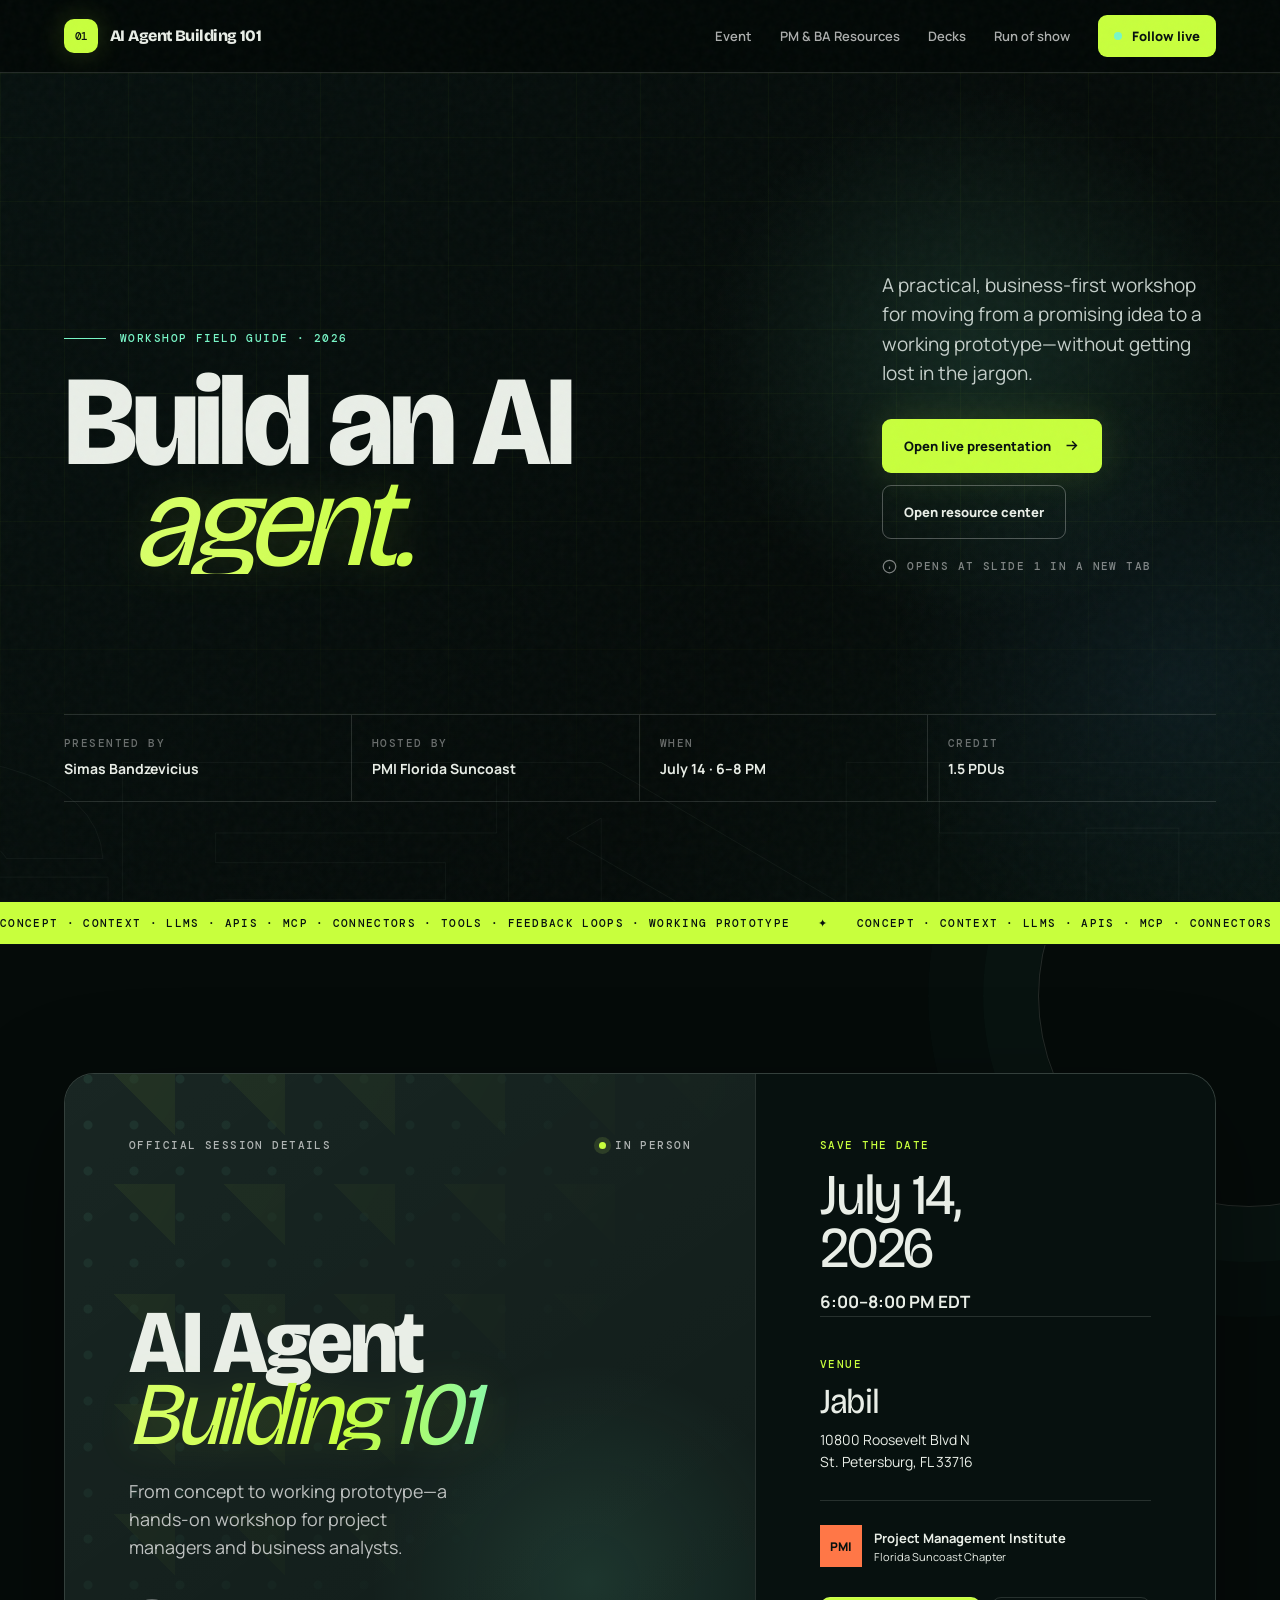
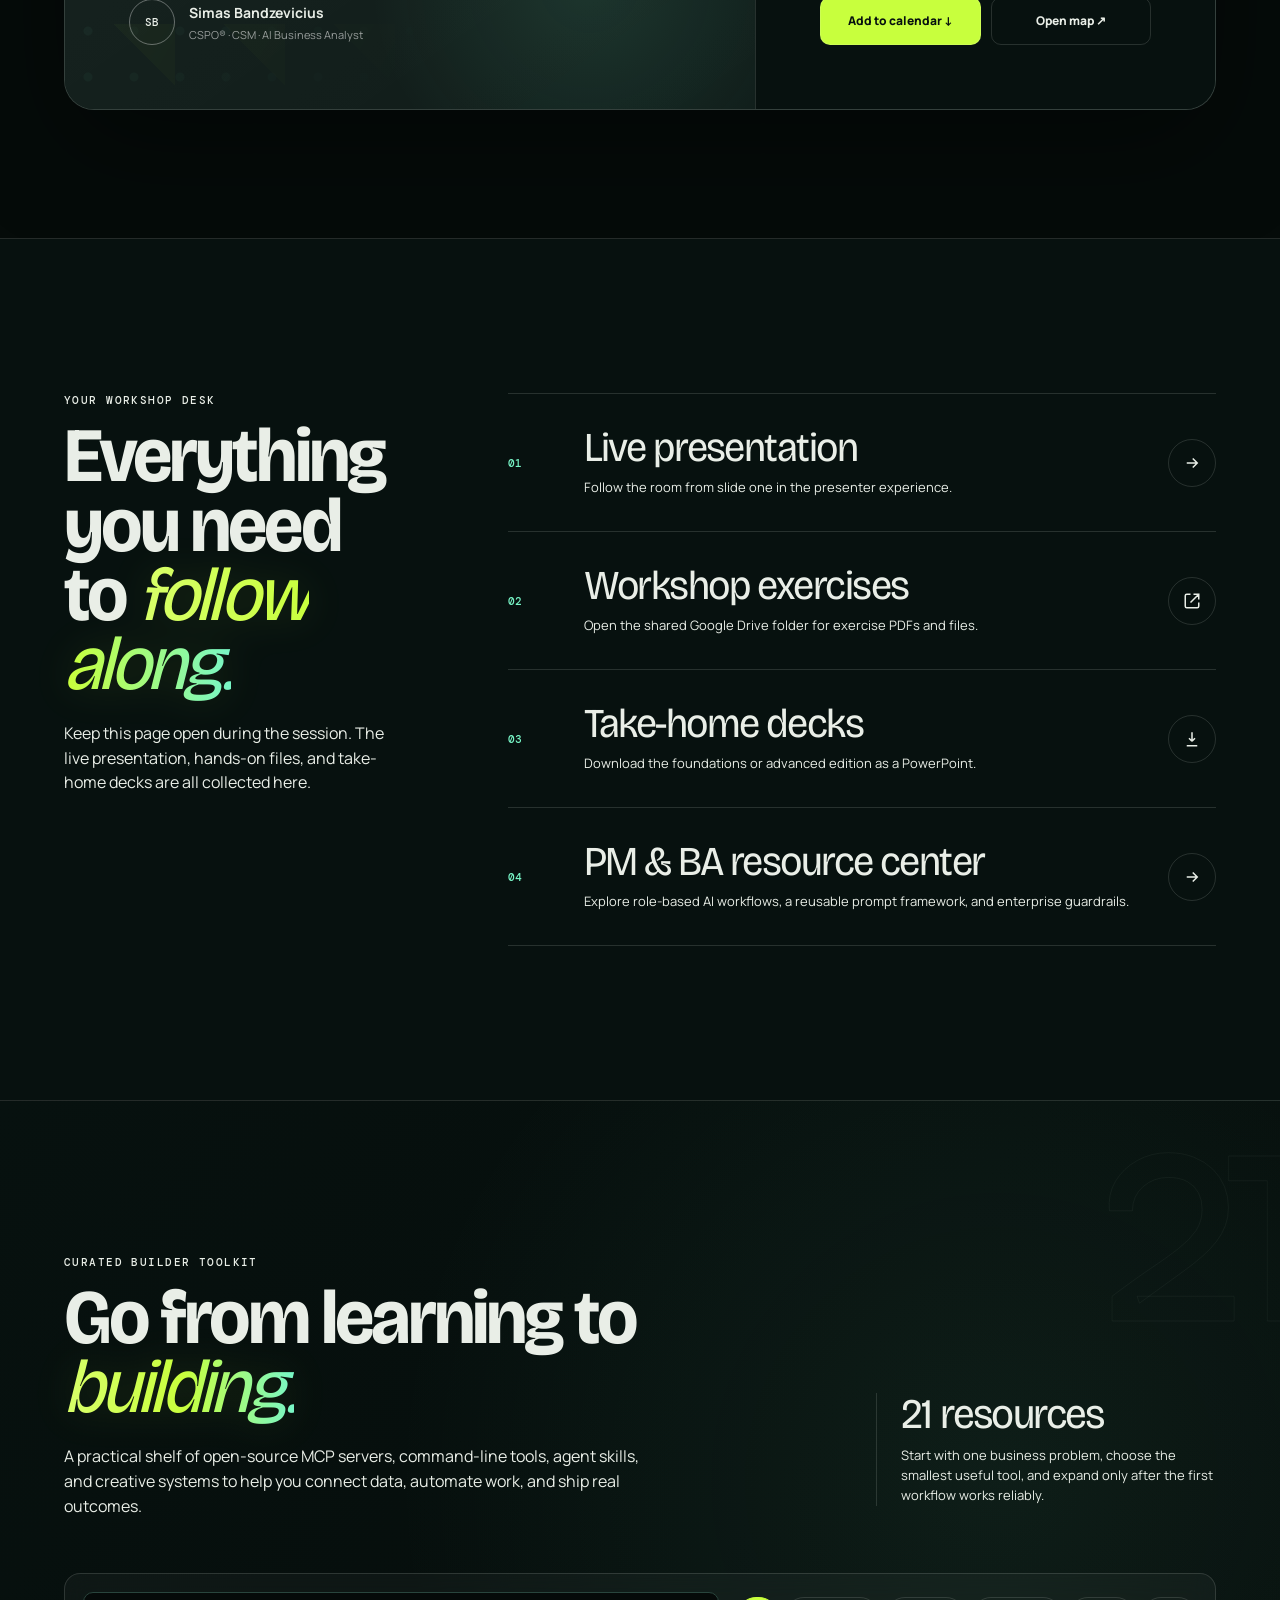
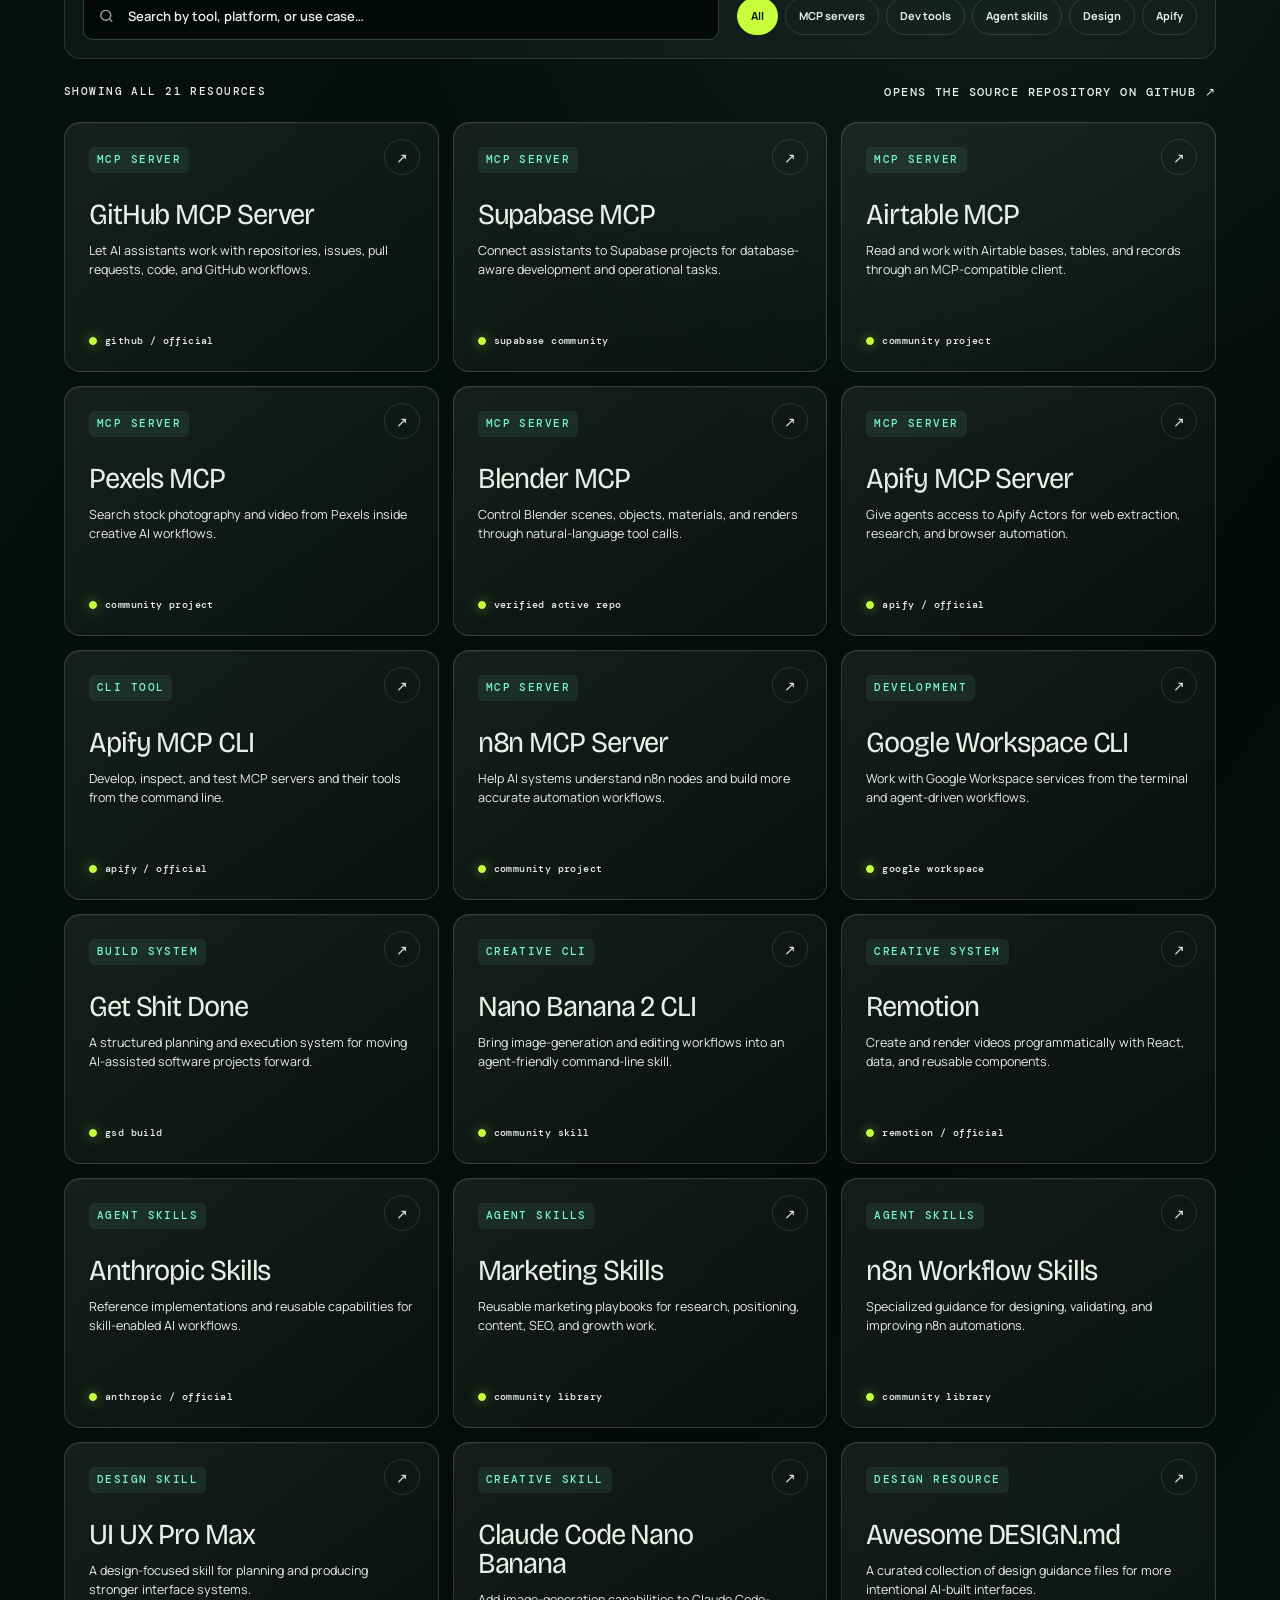
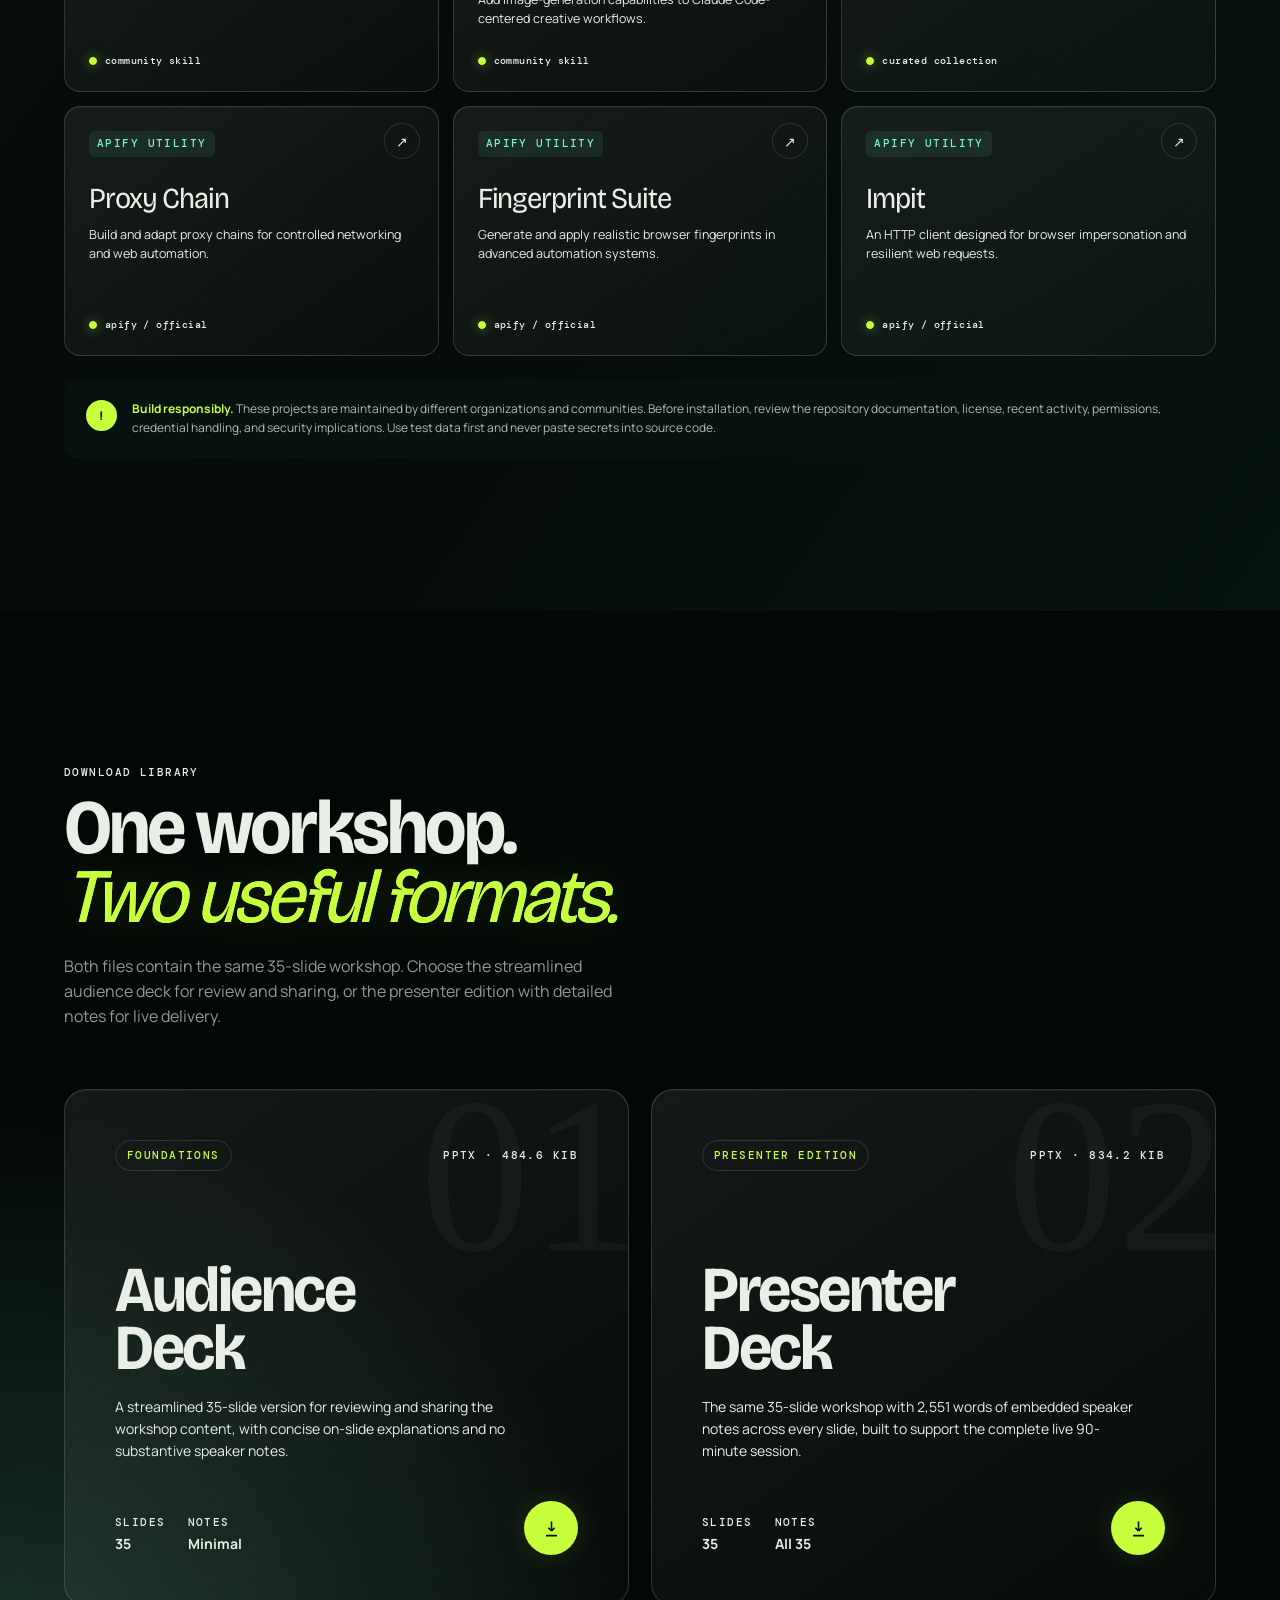
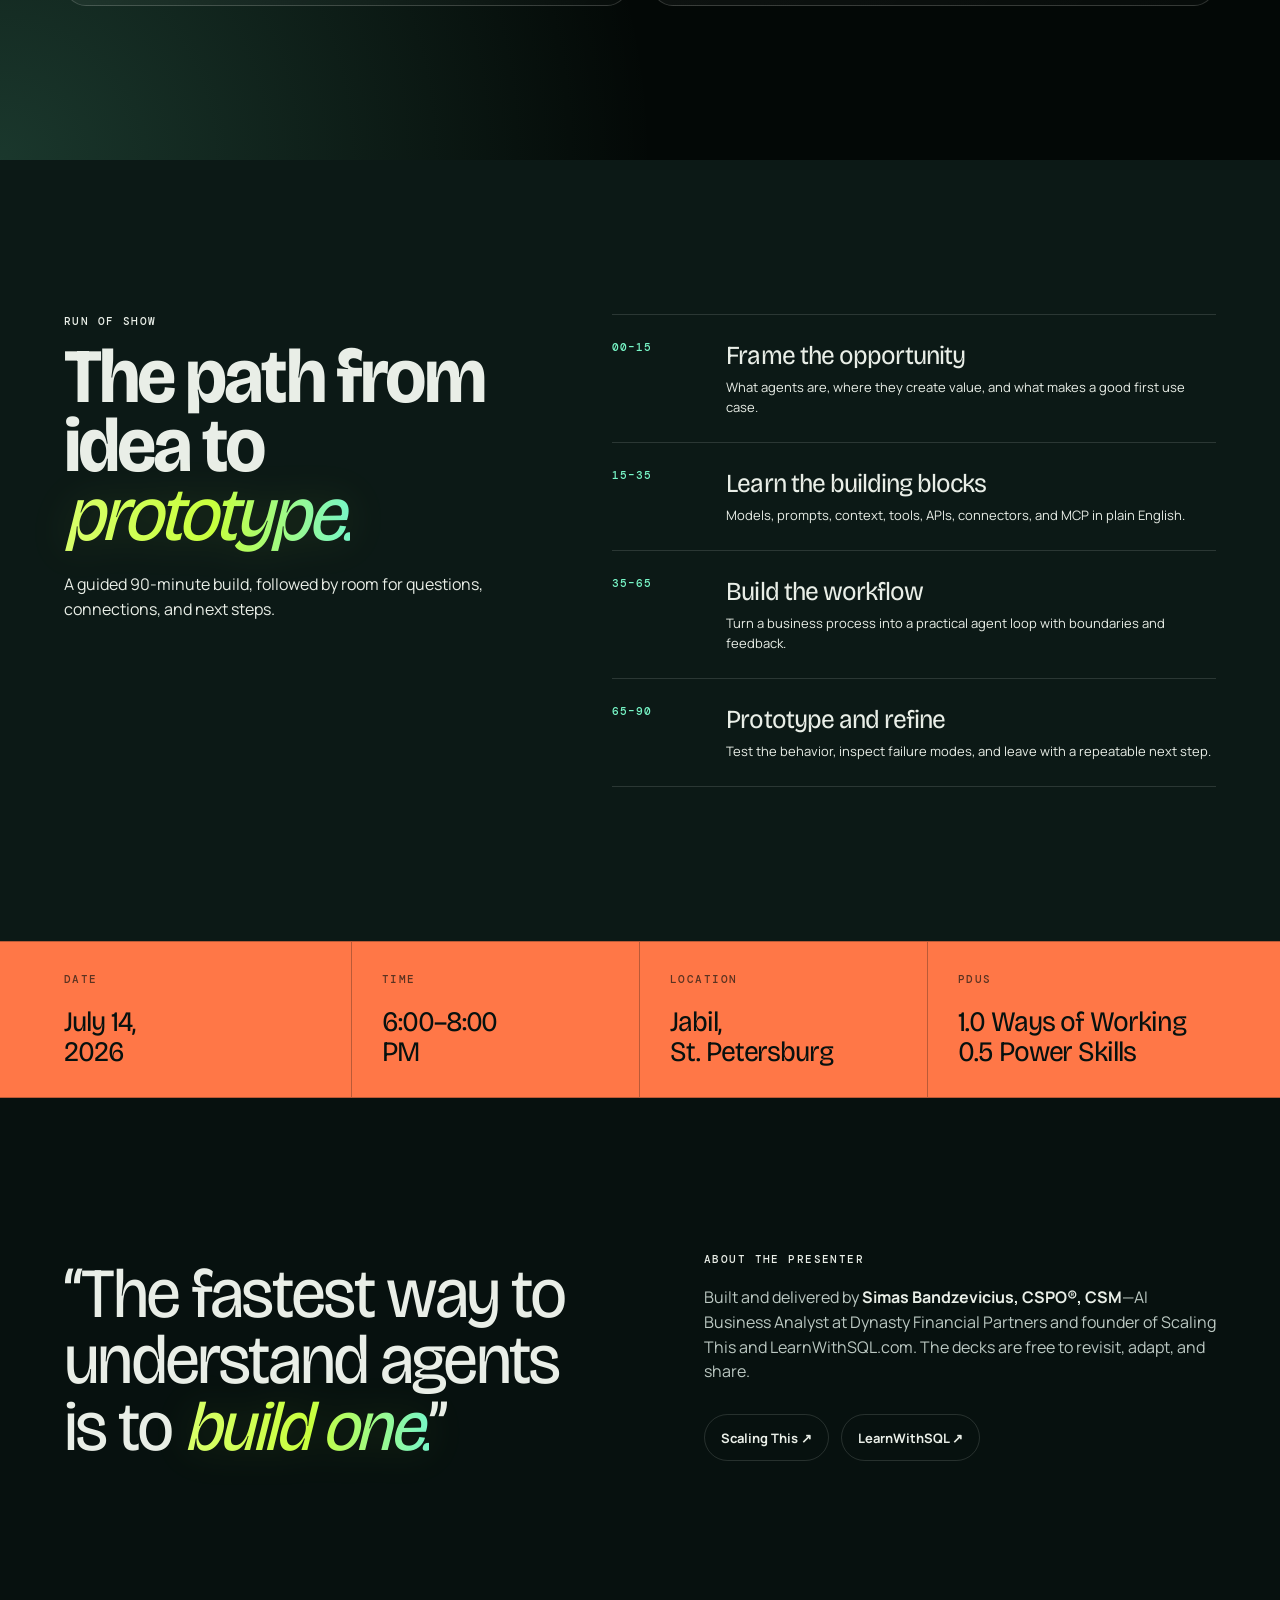
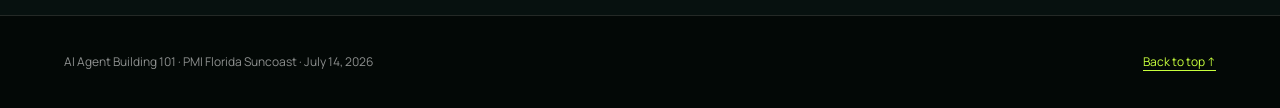
==== index.html @ 51263c13 "Add enterprise PM and BA resource center" ====
<!doctype html>
<html lang="en">
<head>
  <meta charset="utf-8">
  <meta name="viewport" content="width=device-width, initial-scale=1, viewport-fit=cover">
  <meta name="theme-color" content="#07110f">
  <meta name="description" content="Follow the AI Agent Building 101 workshop, open the hands-on exercises, and download both presentation decks.">
  <meta property="og:title" content="AI Agent Building 101 — Workshop Field Guide">
  <meta property="og:description" content="Live presentation, hands-on exercises, and downloadable workshop resources for PMI Florida Suncoast.">
  <meta property="og:type" content="website">
  <title>AI Agent Building 101 — Workshop Field Guide</title>
  <script>document.documentElement.classList.add('js');</script>
  <link rel="preconnect" href="https://fonts.googleapis.com">
  <link rel="preconnect" href="https://fonts.gstatic.com" crossorigin>
  <link href="https://fonts.googleapis.com/css2?family=Bricolage+Grotesque:opsz,wdth,wght@12..96,75..100,500..800&family=DM+Mono:wght@400;500&family=Manrope:wght@400;500;600;700;800&family=Syne:wght@600;700;800&display=swap" rel="stylesheet">
  <style>
    :root {
      --paper: #f3f0e6;
      --paper-2: #eae6d9;
      --ink: #10251c;
      --ink-soft: #43564d;
      --forest: #123d2c;
      --green: #167a50;
      --acid: #c7f65b;
      --orange: #f36b35;
      --white: #fffdf7;
      --line: rgba(16, 37, 28, .17);
      --line-light: rgba(255, 255, 255, .16);
      --shadow: 0 28px 80px rgba(16, 37, 28, .13);
      --radius: 22px;
      --gutter: clamp(20px, 5vw, 76px);
      --max: 1240px;
    }

    * { box-sizing: border-box; }
    html { scroll-behavior: smooth; scroll-padding-top: 100px; }
    body {
      margin: 0;
      color: var(--ink);
      background: var(--paper);
      font-family: Manrope, sans-serif;
      line-height: 1.55;
      -webkit-font-smoothing: antialiased;
      overflow-x: hidden;
    }
    body::before {
      content: "";
      position: fixed;
      inset: 0;
      pointer-events: none;
      opacity: .055;
      z-index: 20;
      background-image: url("data:image/svg+xml,%3Csvg viewBox='0 0 160 160' xmlns='http://www.w3.org/2000/svg'%3E%3Cfilter id='n'%3E%3CfeTurbulence type='fractalNoise' baseFrequency='.78' numOctaves='4' stitchTiles='stitch'/%3E%3C/filter%3E%3Crect width='100%25' height='100%25' filter='url(%23n)' opacity='.65'/%3E%3C/svg%3E");
      mix-blend-mode: multiply;
    }
    a { color: inherit; }
    button, a { -webkit-tap-highlight-color: transparent; }
    :focus-visible { outline: 3px solid var(--orange); outline-offset: 4px; }
    ::selection { background: var(--acid); color: var(--ink); }

    .skip-link {
      position: fixed;
      left: 18px;
      top: -80px;
      z-index: 100;
      padding: 12px 16px;
      color: var(--white);
      background: var(--ink);
      border-radius: 8px;
      font-weight: 700;
      transition: top .2s;
    }
    .skip-link:focus { top: 18px; }
    .sr-only { position: absolute; width: 1px; height: 1px; padding: 0; margin: -1px; overflow: hidden; clip: rect(0,0,0,0); white-space: nowrap; border: 0; }

    .shell { width: min(calc(100% - (2 * var(--gutter))), var(--max)); margin-inline: auto; }
    .label {
      font: 500 11px/1.4 "DM Mono", monospace;
      letter-spacing: .13em;
      text-transform: uppercase;
    }
    .section-title {
      margin: 14px 0 0;
      max-width: 760px;
      font: 400 clamp(44px, 6vw, 80px)/.91 "Instrument Serif", serif;
      letter-spacing: -.035em;
    }
    .section-title em { color: var(--green); font-weight: 400; }
    .section-intro { max-width: 580px; margin: 22px 0 0; color: var(--ink-soft); font-size: 16px; }

    .topbar {
      position: sticky;
      top: 0;
      z-index: 15;
      min-height: 72px;
      border-bottom: 1px solid var(--line-light);
      background: rgba(16, 37, 28, .92);
      color: var(--white);
      backdrop-filter: blur(16px);
    }
    .topbar-inner { min-height: 72px; display: flex; align-items: center; justify-content: space-between; gap: 28px; }
    .brand { display: flex; align-items: center; gap: 12px; text-decoration: none; font-weight: 800; letter-spacing: -.035em; }
    .brand-mark {
      display: grid;
      place-items: center;
      width: 34px;
      height: 34px;
      color: var(--ink);
      background: var(--acid);
      border-radius: 50%;
      font: 500 11px "DM Mono", monospace;
    }
    .nav { display: flex; align-items: center; gap: 28px; }
    .nav a { color: rgba(255,255,255,.68); text-decoration: none; font-size: 13px; font-weight: 600; transition: color .2s; }
    .nav a:hover { color: var(--white); }
    .live-link {
      display: inline-flex;
      min-height: 42px;
      align-items: center;
      gap: 10px;
      padding: 0 16px;
      color: var(--ink) !important;
      background: var(--acid);
      border-radius: 999px;
      font-weight: 800 !important;
    }
    .pulse { width: 8px; height: 8px; border-radius: 50%; background: var(--green); box-shadow: 0 0 0 0 rgba(22,122,80,.5); animation: pulse 2s infinite; }
    @keyframes pulse { 70% { box-shadow: 0 0 0 8px rgba(22,122,80,0); } 100% { box-shadow: 0 0 0 0 rgba(22,122,80,0); } }

    .hero {
      position: relative;
      min-height: min(850px, calc(100vh - 72px));
      color: var(--white);
      background: var(--forest);
      overflow: hidden;
      isolation: isolate;
    }
    .hero::before {
      content: "";
      position: absolute;
      z-index: -2;
      inset: 0;
      background:
        radial-gradient(circle at 82% 22%, rgba(199,246,91,.16), transparent 27%),
        linear-gradient(rgba(255,255,255,.055) 1px, transparent 1px),
        linear-gradient(90deg, rgba(255,255,255,.055) 1px, transparent 1px);
      background-size: auto, 64px 64px, 64px 64px;
      mask-image: linear-gradient(to bottom, #000 55%, transparent 100%);
    }
    .hero::after {
      content: "AGENT";
      position: absolute;
      z-index: -1;
      right: -1.5vw;
      bottom: -10vw;
      color: rgba(255,255,255,.025);
      font: 800 29vw/.8 Manrope, sans-serif;
      letter-spacing: -.1em;
    }
    .hero-inner { display: grid; grid-template-columns: minmax(0, 1.2fr) minmax(290px, .55fr); gap: 7vw; align-items: end; padding-block: clamp(84px, 12vh, 150px) 76px; }
    .hero-kicker { display: flex; align-items: center; gap: 14px; color: var(--acid); }
    .hero-kicker::before { content: ""; width: 42px; height: 1px; background: currentColor; }
    h1 {
      margin: 26px 0 0;
      max-width: 10ch;
      font: 400 clamp(66px, 10vw, 148px)/.77 "Instrument Serif", serif;
      letter-spacing: -.055em;
    }
    h1 em { display: block; margin-left: .55em; color: var(--acid); font-weight: 400; }
    .hero-copy { align-self: center; padding-top: 90px; }
    .hero-copy p { margin: 0; color: rgba(255,255,255,.72); font-size: clamp(16px, 1.5vw, 19px); }
    .hero-actions { display: flex; flex-wrap: wrap; gap: 12px; margin-top: 30px; }
    .button {
      display: inline-flex;
      min-height: 54px;
      align-items: center;
      justify-content: center;
      gap: 12px;
      padding: 0 21px;
      border: 1px solid transparent;
      border-radius: 11px;
      text-decoration: none;
      font-size: 13px;
      font-weight: 800;
      transition: transform .25s, background .25s, color .25s, border-color .25s;
    }
    .button:hover { transform: translateY(-3px); }
    .button-primary { background: var(--acid); color: var(--ink); }
    .button-ghost { border-color: rgba(255,255,255,.28); color: var(--white); }
    .button-ghost:hover { background: var(--white); color: var(--ink); }
    .button svg { width: 17px; height: 17px; flex: 0 0 auto; }
    .hero-note { display: flex; align-items: center; gap: 10px; margin-top: 20px; color: rgba(255,255,255,.48); }
    .hero-note svg { width: 15px; }
    .hero-meta { grid-column: 1 / -1; display: grid; grid-template-columns: repeat(4, 1fr); margin-top: 50px; border-top: 1px solid var(--line-light); border-bottom: 1px solid var(--line-light); }
    .meta-item { padding: 21px 20px; border-right: 1px solid var(--line-light); }
    .meta-item:first-child { padding-left: 0; }
    .meta-item:last-child { border-right: 0; }
    .meta-item .label { color: rgba(255,255,255,.4); }
    .meta-value { margin-top: 7px; font-size: 14px; font-weight: 700; }

    .marquee { overflow: hidden; color: var(--ink); background: var(--acid); border-block: 1px solid var(--ink); }
    .marquee-track { display: flex; width: max-content; padding: 14px 0; animation: marquee 28s linear infinite; }
    .marquee span { display: flex; align-items: center; gap: 28px; padding-right: 28px; white-space: nowrap; font: 500 11px "DM Mono", monospace; letter-spacing: .12em; text-transform: uppercase; }
    .marquee span::after { content: "✦"; }
    @keyframes marquee { to { transform: translateX(-50%); } }

    .event-feature {
      position: relative;
      padding-block: clamp(70px, 10vw, 130px);
      overflow: hidden;
      background: var(--paper);
    }
    .event-feature::before {
      content: "";
      position: absolute;
      width: 420px;
      height: 420px;
      right: -180px;
      top: -160px;
      border: 1px solid var(--line);
      border-radius: 50%;
      box-shadow: 0 0 0 55px rgba(16,37,28,.025), 0 0 0 110px rgba(16,37,28,.02);
    }
    .event-panel {
      position: relative;
      display: grid;
      grid-template-columns: 1.2fr .8fr;
      min-height: 590px;
      color: var(--white);
      background: #453f94;
      border: 1px solid rgba(16,37,28,.28);
      border-radius: 30px;
      box-shadow: var(--shadow);
      overflow: hidden;
    }
    .event-main {
      position: relative;
      z-index: 1;
      display: flex;
      flex-direction: column;
      justify-content: space-between;
      padding: clamp(34px, 5vw, 68px);
      overflow: hidden;
      background:
        linear-gradient(135deg, rgba(255,255,255,.12), transparent 45%),
        radial-gradient(circle at 76% 80%, rgba(200,190,255,.25), transparent 30%),
        #5149a3;
    }
    .event-main::before {
      content: "";
      position: absolute;
      inset: 0;
      z-index: -1;
      opacity: .2;
      background:
        linear-gradient(45deg, transparent 72%, rgba(255,255,255,.5) 72%) 0 0 / 110px 110px,
        radial-gradient(circle, rgba(255,255,255,.55) 5px, transparent 6px) 46px 28px / 46px 46px;
      mask-image: linear-gradient(120deg, #000, transparent 68%);
    }
    .event-overline { display: flex; align-items: center; justify-content: space-between; gap: 20px; color: rgba(255,255,255,.66); }
    .event-overline span:last-child { display: inline-flex; align-items: center; gap: 9px; }
    .event-overline span:last-child::before { content: ""; width: 7px; height: 7px; border-radius: 50%; background: var(--acid); box-shadow: 0 0 0 5px rgba(199,246,91,.13); }
    .event-lockup h2 { margin: 0; max-width: 8ch; font: 400 clamp(58px, 7vw, 104px)/.8 "Instrument Serif", serif; letter-spacing: -.05em; }
    .event-lockup h2 em { display: block; margin-left: .55em; color: #d5ceff; font-weight: 400; }
    .event-subtitle { max-width: 30ch; margin: 28px 0 0; color: rgba(255,255,255,.72); font-size: clamp(16px,1.4vw,19px); }
    .presenter-line { display: flex; align-items: center; gap: 14px; margin-top: 38px; }
    .presenter-monogram { display: grid; width: 46px; height: 46px; place-items: center; border: 1px solid rgba(255,255,255,.35); border-radius: 50%; font: 500 11px "DM Mono", monospace; }
    .presenter-line strong, .presenter-line small { display: block; }
    .presenter-line strong { font-size: 14px; }
    .presenter-line small { margin-top: 2px; color: rgba(255,255,255,.56); font-size: 11px; }
    .event-details {
      display: flex;
      flex-direction: column;
      padding: clamp(34px, 5vw, 64px);
      color: var(--ink);
      background: var(--white);
    }
    .event-details .label { color: #5149a3; }
    .event-date { margin: 16px 0 0; font: 400 clamp(42px, 4.5vw, 67px)/.92 "Instrument Serif", serif; letter-spacing: -.035em; }
    .event-time { margin-top: 14px; color: var(--ink-soft); font-size: 17px; font-weight: 700; }
    .venue-block { margin-top: auto; padding-top: 40px; border-top: 1px solid var(--line); }
    .venue-name { margin: 12px 0 0; font: 400 35px/1 "Instrument Serif", serif; }
    .venue-address { margin: 10px 0 0; color: var(--ink-soft); font-size: 14px; }
    .host-lockup { display: flex; align-items: center; gap: 12px; margin-top: 28px; padding-top: 24px; border-top: 1px solid var(--line); }
    .host-mark { display: grid; width: 42px; height: 42px; place-items: center; color: var(--white); background: var(--orange); font: 800 12px Manrope, sans-serif; }
    .host-lockup strong, .host-lockup small { display: block; }
    .host-lockup strong { font-size: 13px; }
    .host-lockup small { color: var(--ink-soft); font-size: 11px; }
    .event-actions { display: grid; grid-template-columns: 1fr 1fr; gap: 10px; margin-top: 30px; }
    .event-actions a { display: inline-flex; min-height: 48px; align-items: center; justify-content: center; gap: 9px; padding: 0 12px; border: 1px solid var(--line); border-radius: 10px; text-decoration: none; font-size: 12px; font-weight: 800; transition: color .2s, background .2s, transform .2s; }
    .event-actions a:first-child { color: var(--white); background: var(--ink); }
    .event-actions a:hover { transform: translateY(-2px); color: var(--white); background: var(--green); }

    section.content { padding-block: clamp(90px, 12vw, 160px); }
    .resource-layout { display: grid; grid-template-columns: .65fr 1.35fr; gap: clamp(45px, 8vw, 130px); align-items: start; }
    .sticky-head { position: sticky; top: 120px; }
    .resource-list { counter-reset: resource; border-top: 1px solid var(--line); }
    .resource-card {
      counter-increment: resource;
      display: grid;
      grid-template-columns: 54px 1fr auto;
      gap: 22px;
      align-items: center;
      padding: 34px 0;
      border-bottom: 1px solid var(--line);
      text-decoration: none;
      transition: padding .3s, color .3s;
    }
    .resource-card::before { content: "0" counter(resource); color: var(--green); font: 500 11px "DM Mono", monospace; }
    .resource-card:hover { padding-left: 12px; color: var(--green); }
    .resource-card h3 { margin: 0; font: 400 clamp(30px, 3.2vw, 48px)/1 "Instrument Serif", serif; letter-spacing: -.025em; }
    .resource-card p { margin: 8px 0 0; color: var(--ink-soft); font-size: 13px; }
    .resource-icon { display: grid; width: 48px; height: 48px; place-items: center; border: 1px solid var(--line); border-radius: 50%; transition: background .25s, color .25s, transform .25s; }
    .resource-card:hover .resource-icon { color: var(--paper); background: var(--green); transform: rotate(-8deg); }
    .resource-icon svg { width: 18px; height: 18px; }

    .toolkit-section { position: relative; padding-block: clamp(90px, 12vw, 160px); background: var(--paper-2); border-top: 1px solid var(--line); overflow: hidden; }
    .toolkit-section::before { content: "21"; position: absolute; right: -20px; top: -85px; color: rgba(16,37,28,.035); font: 400 330px "Instrument Serif", serif; letter-spacing: -.08em; }
    .toolkit-head { position: relative; display: grid; grid-template-columns: 1fr .75fr; gap: 8vw; align-items: end; }
    .toolkit-stat { justify-self: end; max-width: 340px; padding-left: 24px; border-left: 1px solid var(--line); color: var(--ink-soft); font-size: 13px; }
    .toolkit-stat strong { display: block; margin-bottom: 10px; color: var(--ink); font: 400 42px/1 "Instrument Serif", serif; }
    .tool-controls { position: relative; display: grid; grid-template-columns: 1fr auto; gap: 18px; align-items: center; margin-top: 54px; padding: 18px; background: rgba(255,255,255,.58); border: 1px solid var(--line); border-radius: 16px; backdrop-filter: blur(12px); }
    .tool-search { position: relative; }
    .tool-search svg { position: absolute; left: 15px; top: 50%; width: 17px; transform: translateY(-50%); color: var(--ink-soft); pointer-events: none; }
    .tool-search input { width: 100%; min-height: 48px; padding: 0 16px 0 44px; color: var(--ink); background: var(--white); border: 1px solid var(--line); border-radius: 10px; font: 600 13px Manrope, sans-serif; }
    .tool-search input::placeholder { color: #7d8a84; }
    .tool-filters { display: flex; flex-wrap: wrap; gap: 7px; }
    .filter-button { min-height: 38px; padding: 0 13px; color: var(--ink-soft); background: transparent; border: 1px solid var(--line); border-radius: 999px; font: 700 11px Manrope, sans-serif; cursor: pointer; transition: color .2s, background .2s, border-color .2s; }
    .filter-button:hover, .filter-button.active { color: var(--white); background: var(--ink); border-color: var(--ink); }
    .tool-results { display: flex; align-items: center; justify-content: space-between; gap: 20px; margin-top: 25px; color: var(--ink-soft); }
    .tool-results span:last-child { font-size: 12px; }
    .tool-grid { display: grid; grid-template-columns: repeat(3, 1fr); gap: 14px; margin-top: 22px; }
    .tool-card { position: relative; min-height: 250px; display: flex; flex-direction: column; padding: 24px; color: var(--ink); background: rgba(255,255,255,.72); border: 1px solid var(--line); border-radius: 16px; text-decoration: none; overflow: hidden; transition: transform .28s, background .28s, border-color .28s, box-shadow .28s; }
    .tool-card::after { content: "↗"; position: absolute; right: 18px; top: 16px; display: grid; width: 34px; height: 34px; place-items: center; border: 1px solid var(--line); border-radius: 50%; font-size: 14px; transition: color .2s, background .2s, transform .2s; }
    .tool-card:hover { transform: translateY(-5px); background: var(--white); border-color: rgba(22,122,80,.5); box-shadow: 0 22px 45px rgba(16,37,28,.09); }
    .tool-card:hover::after { color: var(--white); background: var(--green); transform: rotate(8deg); }
    .tool-card[hidden] { display: none; }
    .tool-type { align-self: flex-start; padding: 5px 8px; color: var(--green); background: rgba(22,122,80,.08); border-radius: 5px; }
    .tool-card h3 { max-width: calc(100% - 38px); margin: 27px 0 0; font: 400 29px/1 "Instrument Serif", serif; letter-spacing: -.02em; }
    .tool-card p { margin: 12px 0 0; color: var(--ink-soft); font-size: 12.5px; }
    .tool-meta { display: flex; align-items: center; gap: 8px; margin-top: auto; padding-top: 25px; color: #718078; font: 500 10px "DM Mono", monospace; letter-spacing: .04em; }
    .tool-meta::before { content: ""; width: 6px; height: 6px; border-radius: 50%; background: var(--acid); border: 1px solid var(--ink); }
    .tool-empty { display: none; margin-top: 22px; padding: 44px; text-align: center; color: var(--ink-soft); border: 1px dashed var(--line); border-radius: 16px; }
    .tool-empty.visible { display: block; }
    .toolkit-note { display: grid; grid-template-columns: auto 1fr; gap: 15px; margin-top: 24px; padding: 20px 22px; color: rgba(255,255,255,.7); background: var(--ink); border-radius: 12px; font-size: 12px; }
    .toolkit-note strong { color: var(--acid); }
    .note-icon { display: grid; width: 31px; height: 31px; place-items: center; color: var(--ink); background: var(--acid); border-radius: 50%; font: 800 12px Manrope; }

    .decks-section { position: relative; color: var(--white); background: var(--ink); overflow: hidden; }
    .decks-section::before { content: ""; position: absolute; inset: 0; opacity: .2; background: radial-gradient(circle at 0 100%, var(--green), transparent 38%); }
    .decks-section .shell { position: relative; }
    .decks-section .section-title em { color: var(--acid); }
    .decks-section .section-intro { color: rgba(255,255,255,.58); }
    .deck-grid { display: grid; grid-template-columns: 1fr 1fr; gap: 22px; margin-top: 60px; }
    .deck-card { position: relative; min-height: 480px; padding: clamp(28px, 4vw, 50px); border: 1px solid var(--line-light); border-radius: var(--radius); overflow: hidden; display: flex; flex-direction: column; background: rgba(255,255,255,.035); transition: transform .35s, background .35s; }
    .deck-card:hover { transform: translateY(-7px); background: rgba(255,255,255,.065); }
    .deck-card::after { content: attr(data-number); position: absolute; right: -12px; top: -40px; color: rgba(255,255,255,.035); font: 400 220px "Instrument Serif", serif; }
    .deck-top { position: relative; z-index: 1; display: flex; justify-content: space-between; align-items: center; }
    .deck-tag { padding: 7px 11px; border: 1px solid var(--line-light); border-radius: 999px; color: var(--acid); }
    .deck-card h3 { position: relative; z-index: 1; margin: 90px 0 0; max-width: 8ch; font: 400 clamp(44px, 5vw, 70px)/.9 "Instrument Serif", serif; letter-spacing: -.035em; }
    .deck-card p { position: relative; z-index: 1; max-width: 48ch; margin: 20px 0 0; color: rgba(255,255,255,.58); font-size: 14px; }
    .deck-bottom { position: relative; z-index: 1; display: flex; align-items: end; justify-content: space-between; gap: 20px; margin-top: auto; padding-top: 40px; }
    .deck-spec { display: flex; gap: 22px; }
    .deck-spec span { display: block; }
    .deck-spec b { margin-top: 5px; font-size: 14px; }
    .download { display: grid; width: 54px; height: 54px; place-items: center; color: var(--ink); background: var(--acid); border-radius: 50%; transition: transform .25s; }
    .download:hover { transform: rotate(-8deg) scale(1.08); }
    .download svg { width: 19px; }

    .agenda-grid { display: grid; grid-template-columns: .85fr 1.15fr; gap: clamp(50px, 8vw, 120px); align-items: start; }
    .agenda { margin: 0; padding: 0; list-style: none; border-top: 1px solid var(--line); }
    .agenda li { display: grid; grid-template-columns: 90px 1fr; gap: 24px; padding: 25px 0; border-bottom: 1px solid var(--line); }
    .agenda time { color: var(--green); font: 500 11px "DM Mono", monospace; letter-spacing: .08em; }
    .agenda h3 { margin: 0; font: 400 26px "Instrument Serif", serif; }
    .agenda p { margin: 6px 0 0; color: var(--ink-soft); font-size: 13px; }

    .event-strip { background: var(--orange); border-block: 1px solid var(--ink); }
    .event-grid { display: grid; grid-template-columns: repeat(4, 1fr); }
    .event-item { min-height: 155px; padding: 30px; border-right: 1px solid rgba(16,37,28,.3); display: flex; flex-direction: column; justify-content: space-between; }
    .event-item:first-child { padding-left: 0; }
    .event-item:last-child { border-right: 0; }
    .event-item .label { opacity: .66; }
    .event-value { font: 400 clamp(22px, 2.2vw, 32px)/1.05 "Instrument Serif", serif; }

    .about { padding-block: clamp(90px, 12vw, 160px); color: var(--white); background: var(--forest); }
    .about-grid { display: grid; grid-template-columns: 1fr 1fr; gap: 10vw; align-items: end; }
    .about-quote { margin: 0; font: 400 clamp(40px, 5.5vw, 76px)/.95 "Instrument Serif", serif; letter-spacing: -.035em; }
    .about-quote em { color: var(--acid); }
    .about-copy p { margin: 0; color: rgba(255,255,255,.62); }
    .follow-links { display: flex; flex-wrap: wrap; gap: 12px; margin-top: 30px; }
    .follow-links a { display: inline-flex; min-height: 47px; align-items: center; padding: 0 16px; border: 1px solid var(--line-light); border-radius: 999px; text-decoration: none; font-size: 13px; font-weight: 700; transition: background .2s, color .2s; }
    .follow-links a:hover { color: var(--ink); background: var(--white); }

    footer { color: rgba(255,255,255,.55); background: var(--forest); border-top: 1px solid var(--line-light); }
    .footer-inner { display: flex; min-height: 92px; align-items: center; justify-content: space-between; gap: 24px; font-size: 12px; }
    .footer-inner a { color: var(--acid); text-underline-offset: 4px; }

    .reveal { opacity: 1; transform: none; }
    .js .reveal { opacity: 0; transform: translateY(26px); transition: opacity .7s ease, transform .7s cubic-bezier(.2,.8,.2,1); }
    .js .reveal.visible { opacity: 1; transform: none; }

    /* Presentation brand system — mirrors the live HTML deck */
    :root {
      --paper: #e9eee7;
      --paper-2: #0c1916;
      --ink: #07110f;
      --ink-soft: #93a39d;
      --forest: #07110f;
      --green: #78f6c7;
      --acid: #c8ff3d;
      --orange: #ff7747;
      --blue: #5aa7ff;
      --white: #e9eee7;
      --line: rgba(233,238,231,.14);
      --line-light: rgba(233,238,231,.14);
      --shadow: 0 32px 90px rgba(0,0,0,.32);
    }
    body { color: var(--paper); background: #07110f; }
    body::before { opacity: .045; mix-blend-mode: normal; }
    .section-title,
    h1,
    .resource-card h3,
    .event-lockup h2,
    .event-date,
    .venue-name,
    .toolkit-stat strong,
    .tool-card h3,
    .deck-card h3,
    .agenda h3,
    .event-value,
    .about-quote {
      font-family: "Bricolage Grotesque", Syne, sans-serif;
      font-stretch: 95%;
      letter-spacing: -.038em;
    }
    .section-title { font-weight: 700; line-height: .9; }
    .section-title em,
    h1 em,
    .event-lockup h2 em,
    .about-quote em {
      color: transparent;
      background: linear-gradient(90deg, #d8ff6a, var(--acid) 52%, var(--green));
      background-clip: text;
      -webkit-background-clip: text;
      filter: drop-shadow(0 0 20px rgba(200,255,61,.12));
    }
    .topbar { background: rgba(3,8,6,.9); border-color: var(--line); }
    .brand { font-family: "Bricolage Grotesque", sans-serif; }
    .brand-mark { border-radius: 10px; box-shadow: 0 0 28px rgba(200,255,61,.18); }
    .live-link { border-radius: 9px; }
    .hero {
      background:
        radial-gradient(circle at 76% 34%, rgba(120,246,199,.12), transparent 24%),
        radial-gradient(circle at 92% 74%, rgba(90,167,255,.07), transparent 22%),
        linear-gradient(125deg,#07110f 0%,#050b09 62%,#07130f 100%);
    }
    .hero::before {
      background-image: linear-gradient(rgba(200,255,61,.03) 1px, transparent 1px), linear-gradient(90deg,rgba(200,255,61,.03) 1px,transparent 1px);
      background-size: 64px 64px;
    }
    .hero::after { color: transparent; -webkit-text-stroke: 1px rgba(233,238,231,.045); font-family: Syne, sans-serif; }
    h1 { font-family: "Bricolage Grotesque", Syne, sans-serif; font-weight: 800; line-height: .79; }
    .hero-kicker { color: var(--green); }
    .hero-copy p { color: #c5cfca; }
    .button { border-radius: 9px; }
    .button-primary { box-shadow: 0 0 38px rgba(200,255,61,.14); }
    .marquee { background: var(--acid); }

    .event-feature {
      color: var(--paper);
      background: #050b09;
      border-bottom: 1px solid var(--line);
    }
    .event-feature::before { border-color: var(--line); box-shadow: 0 0 0 55px rgba(120,246,199,.018), 0 0 0 110px rgba(120,246,199,.012); }
    .event-panel { color: var(--paper); background: var(--panel, #0c1916); border-color: rgba(233,238,231,.18); box-shadow: 0 35px 110px rgba(0,0,0,.42); }
    .event-main {
      background:
        radial-gradient(circle at 76% 80%, rgba(120,246,199,.11), transparent 30%),
        linear-gradient(145deg,rgba(255,255,255,.055),rgba(255,255,255,.015)),
        #0c1916;
    }
    .event-main::before { opacity: .13; background: linear-gradient(45deg,transparent 72%,rgba(200,255,61,.5) 72%) 0 0/110px 110px,radial-gradient(circle,rgba(120,246,199,.6) 4px,transparent 5px) 46px 28px/46px 46px; }
    .event-lockup h2 { font-weight: 800; }
    .event-lockup h2 em { margin-left: 0; }
    .event-details { color: var(--paper); background: #07110f; border-left: 1px solid var(--line); }
    .event-details .label { color: var(--acid); }
    .event-time, .venue-address, .host-lockup small { color: var(--muted); }
    .venue-block, .host-lockup { border-color: var(--line); }
    .host-mark { color: var(--ink); background: var(--orange); }
    .event-actions a { border-color: var(--line); }
    .event-actions a:first-child { color: var(--ink); background: var(--acid); }

    section.content { color: var(--paper); background: #07110f; }
    .section-intro, .resource-card p, .agenda p { color: var(--muted); }
    .resource-list, .resource-card, .agenda, .agenda li { border-color: var(--line); }
    .resource-card:hover { color: var(--acid); }
    .resource-icon { border-color: var(--line); }
    .resource-card:hover .resource-icon { color: var(--ink); background: var(--acid); }

    .toolkit-section {
      color: var(--paper);
      background:
        radial-gradient(circle at 78% 14%, rgba(120,246,199,.07), transparent 24%),
        linear-gradient(125deg,#07110f,#050b09 65%,#07130f);
    }
    .toolkit-section::before { color: transparent; -webkit-text-stroke: 1px rgba(233,238,231,.045); font-family: Syne, sans-serif; }
    .toolkit-stat, .tool-results { color: var(--muted); border-color: var(--line); }
    .toolkit-stat strong { color: var(--paper); }
    .tool-controls { background: rgba(255,255,255,.035); border-color: var(--line); }
    .tool-search input { color: var(--paper); background: #050a09; border-color: #29453d; }
    .tool-search input::placeholder { color: var(--muted); }
    .filter-button { color: var(--muted); border-color: var(--line); }
    .filter-button:hover, .filter-button.active { color: var(--ink); background: var(--acid); border-color: var(--acid); }
    .tool-card { color: var(--paper); background: linear-gradient(145deg,rgba(255,255,255,.07),rgba(255,255,255,.018)); border-color: rgba(233,238,231,.17); box-shadow: inset 0 1px 0 rgba(255,255,255,.05); }
    .tool-card::after { border-color: var(--line); }
    .tool-card:hover { color: var(--paper); background: linear-gradient(145deg,rgba(255,255,255,.095),rgba(255,255,255,.025)); border-color: var(--acid); box-shadow: 0 25px 70px rgba(0,0,0,.22); }
    .tool-card:hover::after { color: var(--ink); background: var(--acid); }
    .tool-type { color: var(--green); background: rgba(120,246,199,.08); }
    .tool-card p, .tool-meta { color: var(--muted); }
    .tool-meta::before { background: var(--acid); border-color: var(--acid); box-shadow: 0 0 12px rgba(200,255,61,.5); }

    .decks-section { background: #030806 !important; }
    .deck-card { background: linear-gradient(145deg,rgba(255,255,255,.075),rgba(255,255,255,.018)); border-color: rgba(233,238,231,.17); box-shadow: inset 0 1px 0 rgba(255,255,255,.055); }
    .deck-card h3 { font-weight: 700; }
    .deck-card p { color: var(--muted); }
    .download { box-shadow: 0 0 28px rgba(200,255,61,.12); }

    #agenda { background: #0c1916; }
    .event-strip { background: var(--orange); }
    .event-strip, .event-item { color: var(--ink); border-color: rgba(7,17,15,.28); }
    .about { background: #07110f; }
    .about-copy p { color: #bbc8c2; }
    footer { background: #030806; }

    @media (max-width: 900px) {
      .nav > a:not(.live-link) { display: none; }
      .hero-inner { grid-template-columns: 1fr; gap: 30px; }
      .hero-copy { max-width: 620px; padding-top: 0; }
      .hero-meta { grid-template-columns: 1fr 1fr; }
      .meta-item:nth-child(2) { border-right: 0; }
      .meta-item:nth-child(-n+2) { border-bottom: 1px solid var(--line-light); }
      .resource-layout, .agenda-grid { grid-template-columns: 1fr; }
      .toolkit-head { grid-template-columns: 1fr; }
      .toolkit-stat { justify-self: start; }
      .tool-controls { grid-template-columns: 1fr; }
      .tool-grid { grid-template-columns: 1fr 1fr; }
      .event-panel { grid-template-columns: 1fr; }
      .event-main { min-height: 560px; }
      .event-details { min-height: 480px; }
      .sticky-head { position: static; }
      .deck-card { min-height: 430px; }
      .about-grid { grid-template-columns: 1fr; }
    }
    @media (max-width: 680px) {
      :root { --gutter: 20px; }
      .brand-text { font-size: 13px; }
      .live-link { padding-inline: 13px; font-size: 12px !important; }
      h1 { font-size: clamp(64px, 23vw, 102px); }
      .hero { min-height: auto; }
      .hero-inner { padding-block: 74px 45px; }
      .hero-meta { margin-top: 20px; }
      .meta-item { padding: 17px 12px; }
      .meta-item:first-child { padding-left: 12px; }
      .deck-grid { grid-template-columns: 1fr; }
      .event-panel { border-radius: 20px; }
      .event-main { min-height: 500px; }
      .event-actions { grid-template-columns: 1fr; }
      .resource-card { grid-template-columns: 36px 1fr 42px; gap: 10px; }
      .tool-grid { grid-template-columns: 1fr; }
      .tool-card { min-height: 220px; }
      .tool-results { align-items: flex-start; flex-direction: column; gap: 4px; }
      .resource-icon { width: 42px; height: 42px; }
      .agenda li { grid-template-columns: 70px 1fr; gap: 12px; }
      .event-grid { grid-template-columns: 1fr 1fr; }
      .event-item { min-height: 130px; padding: 22px; }
      .event-item:first-child { padding-left: 22px; }
      .event-item:nth-child(2) { border-right: 0; }
      .event-item:nth-child(-n+2) { border-bottom: 1px solid rgba(16,37,28,.3); }
      .footer-inner { padding-block: 26px; flex-direction: column; align-items: flex-start; }
    }
    @media (prefers-reduced-motion: reduce) {
      html { scroll-behavior: auto; }
      *, *::before, *::after { animation-duration: .01ms !important; animation-iteration-count: 1 !important; transition-duration: .01ms !important; }
      .reveal { opacity: 1; transform: none; }
    }
  </style>
</head>
<body>
  <a class="skip-link" href="#main">Skip to workshop resources</a>

  <header class="topbar">
    <div class="shell topbar-inner">
      <a class="brand" href="#top" aria-label="AI Agent Building 101 home">
        <span class="brand-mark">01</span>
        <span class="brand-text">AI Agent Building 101</span>
      </a>
      <nav class="nav" aria-label="Primary navigation">
        <a href="#event">Event</a>
        <a href="resources.html">PM &amp; BA Resources</a>
        <a href="#decks">Decks</a>
        <a href="#agenda">Run of show</a>
        <a class="live-link" href="https://aiagentspresentation.vercel.app/presenter#1" target="_blank" rel="noopener noreferrer">
          <span class="pulse" aria-hidden="true"></span> Follow live
        </a>
      </nav>
    </div>
  </header>

  <main id="main">
    <section class="hero" id="top">
      <div class="shell hero-inner">
        <div>
          <div class="hero-kicker label">Workshop field guide · 2026</div>
          <h1>Build an AI <em>agent.</em></h1>
        </div>
        <div class="hero-copy">
          <p>A practical, business-first workshop for moving from a promising idea to a working prototype—without getting lost in the jargon.</p>
          <div class="hero-actions">
            <a class="button button-primary" href="https://aiagentspresentation.vercel.app/presenter#1" target="_blank" rel="noopener noreferrer">
              Open live presentation
              <svg aria-hidden="true" viewBox="0 0 24 24" fill="none" stroke="currentColor" stroke-width="2"><path d="M5 12h14M13 6l6 6-6 6"/></svg>
            </a>
            <a class="button button-ghost" href="resources.html">Open resource center</a>
          </div>
          <div class="hero-note label">
            <svg aria-hidden="true" viewBox="0 0 24 24" fill="none" stroke="currentColor" stroke-width="2"><path d="M12 22a10 10 0 1 0 0-20 10 10 0 0 0 0 20Z"/><path d="M12 16v-4M12 8h.01"/></svg>
            Opens at slide 1 in a new tab
          </div>
        </div>
        <div class="hero-meta" aria-label="Event summary">
          <div class="meta-item"><div class="label">Presented by</div><div class="meta-value">Simas Bandzevicius</div></div>
          <div class="meta-item"><div class="label">Hosted by</div><div class="meta-value">PMI Florida Suncoast</div></div>
          <div class="meta-item"><div class="label">When</div><div class="meta-value">July 14 · 6–8 PM</div></div>
          <div class="meta-item"><div class="label">Credit</div><div class="meta-value">1.5 PDUs</div></div>
        </div>
      </div>
    </section>

    <div class="marquee" aria-hidden="true">
      <div class="marquee-track">
        <span>Concept · Context · LLMs · APIs · MCP · Connectors · Tools · Feedback loops · Working prototype</span>
        <span>Concept · Context · LLMs · APIs · MCP · Connectors · Tools · Feedback loops · Working prototype</span>
      </div>
    </div>

    <section class="event-feature" id="event">
      <div class="shell">
        <article class="event-panel reveal" aria-labelledby="event-title">
          <div class="event-main">
            <div class="event-overline label"><span>Official session details</span><span>In person</span></div>
            <div class="event-lockup">
              <h2 id="event-title">AI Agent <em>Building 101</em></h2>
              <p class="event-subtitle">From concept to working prototype—a hands-on workshop for project managers and business analysts.</p>
              <div class="presenter-line">
                <span class="presenter-monogram" aria-hidden="true">SB</span>
                <span><strong>Simas Bandzevicius</strong><small>CSPO® · CSM · AI Business Analyst</small></span>
              </div>
            </div>
          </div>
          <div class="event-details">
            <div>
              <div class="label">Save the date</div>
              <p class="event-date">July 14,<br>2026</p>
              <div class="event-time">6:00–8:00 PM EDT</div>
            </div>
            <div class="venue-block">
              <div class="label">Venue</div>
              <p class="venue-name">Jabil</p>
              <p class="venue-address">10800 Roosevelt Blvd N<br>St. Petersburg, FL 33716</p>
              <div class="host-lockup">
                <span class="host-mark" aria-hidden="true">PMI</span>
                <span><strong>Project Management Institute</strong><small>Florida Suncoast Chapter</small></span>
              </div>
              <div class="event-actions">
                <a href="event.ics" download>Add to calendar ↓</a>
                <a href="https://www.google.com/maps/search/?api=1&amp;query=Jabil+10800+Roosevelt+Blvd+N+St+Petersburg+FL+33716" target="_blank" rel="noopener noreferrer">Open map ↗</a>
              </div>
            </div>
          </div>
        </article>
      </div>
    </section>

    <section class="content" id="resources">
      <div class="shell resource-layout">
        <div class="sticky-head reveal">
          <div class="label">Your workshop desk</div>
          <h2 class="section-title">Everything you need to <em>follow along.</em></h2>
          <p class="section-intro">Keep this page open during the session. The live presentation, hands-on files, and take-home decks are all collected here.</p>
        </div>
        <div class="resource-list reveal">
          <a class="resource-card" href="https://aiagentspresentation.vercel.app/presenter#1" target="_blank" rel="noopener noreferrer">
            <div><h3>Live presentation</h3><p>Follow the room from slide one in the presenter experience.</p></div>
            <span class="resource-icon" aria-hidden="true"><svg viewBox="0 0 24 24" fill="none" stroke="currentColor" stroke-width="2"><path d="M5 12h14M13 6l6 6-6 6"/></svg></span>
          </a>
          <a class="resource-card" href="https://drive.google.com/drive/folders/1m_kXiXqz4AMeSwhoeEl1qaCERgEwvnkQ?usp=sharing" target="_blank" rel="noopener noreferrer">
            <div><h3>Workshop exercises</h3><p>Open the shared Google Drive folder for exercise PDFs and files.</p></div>
            <span class="resource-icon" aria-hidden="true"><svg viewBox="0 0 24 24" fill="none" stroke="currentColor" stroke-width="2"><path d="M14 3h7v7M10 14 21 3M21 14v5a2 2 0 0 1-2 2H5a2 2 0 0 1-2-2V5a2 2 0 0 1 2-2h5"/></svg></span>
          </a>
          <a class="resource-card" href="#decks">
            <div><h3>Take-home decks</h3><p>Download the foundations or advanced edition as a PowerPoint.</p></div>
            <span class="resource-icon" aria-hidden="true"><svg viewBox="0 0 24 24" fill="none" stroke="currentColor" stroke-width="2"><path d="M12 3v12m0 0-4-4m4 4 4-4M5 21h14"/></svg></span>
          </a>
          <a class="resource-card" href="resources.html">
            <div><h3>PM &amp; BA resource center</h3><p>Explore role-based AI workflows, a reusable prompt framework, and enterprise guardrails.</p></div>
            <span class="resource-icon" aria-hidden="true"><svg viewBox="0 0 24 24" fill="none" stroke="currentColor" stroke-width="2"><path d="M5 12h14M13 6l6 6-6 6"/></svg></span>
          </a>
        </div>
      </div>
    </section>

    <section class="toolkit-section" id="toolkit">
      <div class="shell">
        <div class="toolkit-head">
          <div class="reveal">
            <div class="label">Curated builder toolkit</div>
            <h2 class="section-title">Go from learning to <em>building.</em></h2>
            <p class="section-intro">A practical shelf of open-source MCP servers, command-line tools, agent skills, and creative systems to help you connect data, automate work, and ship real outcomes.</p>
          </div>
          <p class="toolkit-stat reveal"><strong>21 resources</strong>Start with one business problem, choose the smallest useful tool, and expand only after the first workflow works reliably.</p>
        </div>

        <div class="tool-controls reveal" aria-label="Filter toolkit resources">
          <label class="tool-search">
            <span class="sr-only">Search toolkit</span>
            <svg aria-hidden="true" viewBox="0 0 24 24" fill="none" stroke="currentColor" stroke-width="2"><circle cx="11" cy="11" r="7"/><path d="m20 20-4-4"/></svg>
            <input id="tool-search" type="search" placeholder="Search by tool, platform, or use case…" autocomplete="off">
          </label>
          <div class="tool-filters" role="group" aria-label="Resource categories">
            <button class="filter-button active" type="button" data-filter="all" aria-pressed="true">All</button>
            <button class="filter-button" type="button" data-filter="mcp" aria-pressed="false">MCP servers</button>
            <button class="filter-button" type="button" data-filter="dev" aria-pressed="false">Dev tools</button>
            <button class="filter-button" type="button" data-filter="skills" aria-pressed="false">Agent skills</button>
            <button class="filter-button" type="button" data-filter="design" aria-pressed="false">Design</button>
            <button class="filter-button" type="button" data-filter="apify" aria-pressed="false">Apify</button>
          </div>
        </div>
        <div class="tool-results label"><span id="tool-count" aria-live="polite">Showing all 21 resources</span><span>Opens the source repository on GitHub ↗</span></div>

        <div class="tool-grid" id="tool-grid">
          <a class="tool-card reveal" data-category="mcp" data-search="github mcp server repositories issues pull requests code automation" href="https://github.com/github/github-mcp-server" target="_blank" rel="noopener noreferrer"><span class="tool-type label">MCP server</span><h3>GitHub MCP Server</h3><p>Let AI assistants work with repositories, issues, pull requests, code, and GitHub workflows.</p><span class="tool-meta">github / official</span></a>
          <a class="tool-card reveal" data-category="mcp" data-search="supabase mcp postgres database projects tables sql" href="https://github.com/supabase-community/supabase-mcp" target="_blank" rel="noopener noreferrer"><span class="tool-type label">MCP server</span><h3>Supabase MCP</h3><p>Connect assistants to Supabase projects for database-aware development and operational tasks.</p><span class="tool-meta">supabase community</span></a>
          <a class="tool-card reveal" data-category="mcp" data-search="airtable mcp records bases tables structured data" href="https://github.com/felores/airtable-mcp" target="_blank" rel="noopener noreferrer"><span class="tool-type label">MCP server</span><h3>Airtable MCP</h3><p>Read and work with Airtable bases, tables, and records through an MCP-compatible client.</p><span class="tool-meta">community project</span></a>
          <a class="tool-card reveal" data-category="mcp" data-search="pexels mcp photos video stock media creative assets" href="https://github.com/garylab/pexels-mcp-server" target="_blank" rel="noopener noreferrer"><span class="tool-type label">MCP server</span><h3>Pexels MCP</h3><p>Search stock photography and video from Pexels inside creative AI workflows.</p><span class="tool-meta">community project</span></a>
          <a class="tool-card reveal" data-category="mcp" data-search="blender mcp 3d modeling scenes materials rendering" href="https://github.com/ahujasid/blender-mcp" target="_blank" rel="noopener noreferrer"><span class="tool-type label">MCP server</span><h3>Blender MCP</h3><p>Control Blender scenes, objects, materials, and renders through natural-language tool calls.</p><span class="tool-meta">verified active repo</span></a>
          <a class="tool-card reveal" data-category="mcp apify" data-search="apify mcp actors web scraping extraction automation" href="https://github.com/apify/apify-mcp-server" target="_blank" rel="noopener noreferrer"><span class="tool-type label">MCP server</span><h3>Apify MCP Server</h3><p>Give agents access to Apify Actors for web extraction, research, and browser automation.</p><span class="tool-meta">apify / official</span></a>
          <a class="tool-card reveal" data-category="mcp apify dev" data-search="apify mcp cli command line test servers tools" href="https://github.com/apify/mcp-cli" target="_blank" rel="noopener noreferrer"><span class="tool-type label">CLI tool</span><h3>Apify MCP CLI</h3><p>Develop, inspect, and test MCP servers and their tools from the command line.</p><span class="tool-meta">apify / official</span></a>
          <a class="tool-card reveal" data-category="mcp" data-search="n8n mcp workflows automation nodes documentation" href="https://github.com/czlonkowski/n8n-mcp" target="_blank" rel="noopener noreferrer"><span class="tool-type label">MCP server</span><h3>n8n MCP Server</h3><p>Help AI systems understand n8n nodes and build more accurate automation workflows.</p><span class="tool-meta">community project</span></a>

          <a class="tool-card reveal" data-category="dev" data-search="google workspace cli gws drive gmail calendar sheets docs" href="https://github.com/googleworkspace/cli" target="_blank" rel="noopener noreferrer"><span class="tool-type label">Development</span><h3>Google Workspace CLI</h3><p>Work with Google Workspace services from the terminal and agent-driven workflows.</p><span class="tool-meta">google workspace</span></a>
          <a class="tool-card reveal" data-category="dev skills" data-search="get shit done gsd project workflow spec planning development" href="https://github.com/gsd-build/get-shit-done" target="_blank" rel="noopener noreferrer"><span class="tool-type label">Build system</span><h3>Get Shit Done</h3><p>A structured planning and execution system for moving AI-assisted software projects forward.</p><span class="tool-meta">gsd build</span></a>
          <a class="tool-card reveal" data-category="dev design skills" data-search="nano banana 2 image cli generation editing visual skill" href="https://github.com/kingbootoshi/nano-banana-2-skill" target="_blank" rel="noopener noreferrer"><span class="tool-type label">Creative CLI</span><h3>Nano Banana 2 CLI</h3><p>Bring image-generation and editing workflows into an agent-friendly command-line skill.</p><span class="tool-meta">community skill</span></a>
          <a class="tool-card reveal" data-category="dev design" data-search="remotion programmatic video react motion render" href="https://github.com/remotion-dev/remotion" target="_blank" rel="noopener noreferrer"><span class="tool-type label">Creative system</span><h3>Remotion</h3><p>Create and render videos programmatically with React, data, and reusable components.</p><span class="tool-meta">remotion / official</span></a>

          <a class="tool-card reveal" data-category="skills" data-search="anthropic native agent skills claude documents workflows" href="https://github.com/anthropics/skills" target="_blank" rel="noopener noreferrer"><span class="tool-type label">Agent skills</span><h3>Anthropic Skills</h3><p>Reference implementations and reusable capabilities for skill-enabled AI workflows.</p><span class="tool-meta">anthropic / official</span></a>
          <a class="tool-card reveal" data-category="skills" data-search="marketing skills ai agents seo copywriting content strategy" href="https://github.com/coreyhaines31/marketingskills" target="_blank" rel="noopener noreferrer"><span class="tool-type label">Agent skills</span><h3>Marketing Skills</h3><p>Reusable marketing playbooks for research, positioning, content, SEO, and growth work.</p><span class="tool-meta">community library</span></a>
          <a class="tool-card reveal" data-category="skills" data-search="n8n workflow skills automation agents" href="https://github.com/czlonkowski/n8n-skills" target="_blank" rel="noopener noreferrer"><span class="tool-type label">Agent skills</span><h3>n8n Workflow Skills</h3><p>Specialized guidance for designing, validating, and improving n8n automations.</p><span class="tool-meta">community library</span></a>
          <a class="tool-card reveal" data-category="skills design" data-search="ui ux pro max skill interface design frontend" href="https://github.com/nextlevelbuilder/ui-ux-pro-max-skill" target="_blank" rel="noopener noreferrer"><span class="tool-type label">Design skill</span><h3>UI UX Pro Max</h3><p>A design-focused skill for planning and producing stronger interface systems.</p><span class="tool-meta">community skill</span></a>
          <a class="tool-card reveal" data-category="skills design" data-search="claude code nano banana image generation editing skill" href="https://github.com/kkoppenhaver/cc-nano-banana" target="_blank" rel="noopener noreferrer"><span class="tool-type label">Creative skill</span><h3>Claude Code Nano Banana</h3><p>Add image-generation capabilities to Claude Code-centered creative workflows.</p><span class="tool-meta">community skill</span></a>
          <a class="tool-card reveal" data-category="design" data-search="awesome design md design systems documentation ui resources" href="https://github.com/VoltAgent/awesome-design-md" target="_blank" rel="noopener noreferrer"><span class="tool-type label">Design resource</span><h3>Awesome DESIGN.md</h3><p>A curated collection of design guidance files for more intentional AI-built interfaces.</p><span class="tool-meta">curated collection</span></a>

          <a class="tool-card reveal" data-category="apify dev" data-search="apify proxy chain networking proxy routing web scraping" href="https://github.com/apify/proxy-chain" target="_blank" rel="noopener noreferrer"><span class="tool-type label">Apify utility</span><h3>Proxy Chain</h3><p>Build and adapt proxy chains for controlled networking and web automation.</p><span class="tool-meta">apify / official</span></a>
          <a class="tool-card reveal" data-category="apify dev" data-search="apify fingerprint suite browser fingerprint automation scraping" href="https://github.com/apify/fingerprint-suite" target="_blank" rel="noopener noreferrer"><span class="tool-type label">Apify utility</span><h3>Fingerprint Suite</h3><p>Generate and apply realistic browser fingerprints in advanced automation systems.</p><span class="tool-meta">apify / official</span></a>
          <a class="tool-card reveal" data-category="apify dev" data-search="apify impit http client browser impersonation web scraping" href="https://github.com/apify/impit" target="_blank" rel="noopener noreferrer"><span class="tool-type label">Apify utility</span><h3>Impit</h3><p>An HTTP client designed for browser impersonation and resilient web requests.</p><span class="tool-meta">apify / official</span></a>
        </div>
        <div class="tool-empty" id="tool-empty"><strong>No matching tools.</strong><br>Try a broader search or choose another category.</div>
        <div class="toolkit-note reveal"><span class="note-icon" aria-hidden="true">!</span><div><strong>Build responsibly.</strong> These projects are maintained by different organizations and communities. Before installation, review the repository documentation, license, recent activity, permissions, credential handling, and security implications. Use test data first and never paste secrets into source code.</div></div>
      </div>
    </section>

    <section class="content decks-section" id="decks">
      <div class="shell">
        <div class="label reveal">Download library</div>
        <h2 class="section-title reveal">One workshop.<br><em>Two useful formats.</em></h2>
        <p class="section-intro reveal">Both files contain the same 35-slide workshop. Choose the streamlined audience deck for review and sharing, or the presenter edition with detailed notes for live delivery.</p>
        <div class="deck-grid">
          <article class="deck-card reveal" data-number="01">
            <div class="deck-top"><span class="deck-tag label">Foundations</span><span class="label">PPTX · 484.6 KiB</span></div>
            <h3>Audience Deck</h3>
            <p>A streamlined 35-slide version for reviewing and sharing the workshop content, with concise on-slide explanations and no substantive speaker notes.</p>
            <div class="deck-bottom">
              <div class="deck-spec"><div><span class="label">Slides</span><b>35</b></div><div><span class="label">Notes</span><b>Minimal</b></div></div>
              <a class="download" href="decks/ai-agent-building-101-foundations.pptx" download aria-label="Download the foundations PowerPoint deck"><svg aria-hidden="true" viewBox="0 0 24 24" fill="none" stroke="currentColor" stroke-width="2"><path d="M12 3v12m0 0-4-4m4 4 4-4M5 21h14"/></svg></a>
            </div>
          </article>
          <article class="deck-card reveal" data-number="02">
            <div class="deck-top"><span class="deck-tag label">Presenter edition</span><span class="label">PPTX · 834.2 KiB</span></div>
            <h3>Presenter Deck</h3>
            <p>The same 35-slide workshop with 2,551 words of embedded speaker notes across every slide, built to support the complete live 90-minute session.</p>
            <div class="deck-bottom">
              <div class="deck-spec"><div><span class="label">Slides</span><b>35</b></div><div><span class="label">Notes</span><b>All 35</b></div></div>
              <a class="download" href="decks/ai-agent-building-101-advanced.pptx" download aria-label="Download the advanced PowerPoint deck"><svg aria-hidden="true" viewBox="0 0 24 24" fill="none" stroke="currentColor" stroke-width="2"><path d="M12 3v12m0 0-4-4m4 4 4-4M5 21h14"/></svg></a>
            </div>
          </article>
        </div>
      </div>
    </section>

    <section class="content" id="agenda">
      <div class="shell agenda-grid">
        <div class="reveal">
          <div class="label">Run of show</div>
          <h2 class="section-title">The path from idea to <em>prototype.</em></h2>
          <p class="section-intro">A guided 90-minute build, followed by room for questions, connections, and next steps.</p>
        </div>
        <ol class="agenda reveal">
          <li><time>00–15</time><div><h3>Frame the opportunity</h3><p>What agents are, where they create value, and what makes a good first use case.</p></div></li>
          <li><time>15–35</time><div><h3>Learn the building blocks</h3><p>Models, prompts, context, tools, APIs, connectors, and MCP in plain English.</p></div></li>
          <li><time>35–65</time><div><h3>Build the workflow</h3><p>Turn a business process into a practical agent loop with boundaries and feedback.</p></div></li>
          <li><time>65–90</time><div><h3>Prototype and refine</h3><p>Test the behavior, inspect failure modes, and leave with a repeatable next step.</p></div></li>
        </ol>
      </div>
    </section>

    <section class="event-strip" aria-label="Event details">
      <div class="shell event-grid">
        <div class="event-item"><span class="label">Date</span><span class="event-value">July 14,<br>2026</span></div>
        <div class="event-item"><span class="label">Time</span><span class="event-value">6:00–8:00<br>PM</span></div>
        <div class="event-item"><span class="label">Location</span><span class="event-value">Jabil,<br>St. Petersburg</span></div>
        <div class="event-item"><span class="label">PDUs</span><span class="event-value">1.0 Ways of Working<br>0.5 Power Skills</span></div>
      </div>
    </section>

    <section class="about" id="about">
      <div class="shell about-grid">
        <blockquote class="about-quote reveal">“The fastest way to understand agents is to <em>build one.</em>”</blockquote>
        <div class="about-copy reveal">
          <div class="label">About the presenter</div>
          <p style="margin-top:18px">Built and delivered by <strong style="color:var(--white)">Simas Bandzevicius, CSPO®, CSM</strong>—AI Business Analyst at Dynasty Financial Partners and founder of Scaling This and LearnWithSQL.com. The decks are free to revisit, adapt, and share.</p>
          <div class="follow-links">
            <a href="https://scalingthis.com" target="_blank" rel="noopener noreferrer">Scaling This ↗</a>
            <a href="https://learnwithsql.com" target="_blank" rel="noopener noreferrer">LearnWithSQL ↗</a>
          </div>
        </div>
      </div>
    </section>
  </main>

  <footer>
    <div class="shell footer-inner">
      <span>AI Agent Building 101 · PMI Florida Suncoast · July 14, 2026</span>
      <a href="#top">Back to top ↑</a>
    </div>
  </footer>

  <script>
    const reducedMotion = window.matchMedia('(prefers-reduced-motion: reduce)').matches;
    const items = document.querySelectorAll('.reveal');

    if (reducedMotion || !('IntersectionObserver' in window)) {
      items.forEach((item) => item.classList.add('visible'));
    } else {
      const observer = new IntersectionObserver((entries) => {
        entries.forEach((entry) => {
          if (entry.isIntersecting) {
            entry.target.classList.add('visible');
            observer.unobserve(entry.target);
          }
        });
      }, { threshold: 0.12 });
      items.forEach((item) => observer.observe(item));
    }

    const search = document.querySelector('#tool-search');
    const filters = document.querySelectorAll('.filter-button');
    const toolCards = document.querySelectorAll('.tool-card');
    const toolCount = document.querySelector('#tool-count');
    const toolEmpty = document.querySelector('#tool-empty');
    let activeFilter = 'all';

    function filterTools() {
      const query = search.value.trim().toLowerCase();
      let visible = 0;
      toolCards.forEach((card) => {
        const categories = card.dataset.category.split(' ');
        const matchesCategory = activeFilter === 'all' || categories.includes(activeFilter);
        const matchesQuery = !query || card.dataset.search.includes(query) || card.textContent.toLowerCase().includes(query);
        card.hidden = !(matchesCategory && matchesQuery);
        if (!card.hidden) visible += 1;
      });
      toolCount.textContent = visible === 21 && activeFilter === 'all' && !query
        ? 'Showing all 21 resources'
        : `Showing ${visible} resource${visible === 1 ? '' : 's'}`;
      toolEmpty.classList.toggle('visible', visible === 0);
    }

    filters.forEach((button) => button.addEventListener('click', () => {
      activeFilter = button.dataset.filter;
      filters.forEach((item) => {
        const selected = item === button;
        item.classList.toggle('active', selected);
        item.setAttribute('aria-pressed', String(selected));
      });
      filterTools();
    }));
    search.addEventListener('input', filterTools);
  </script>
</body>
</html>
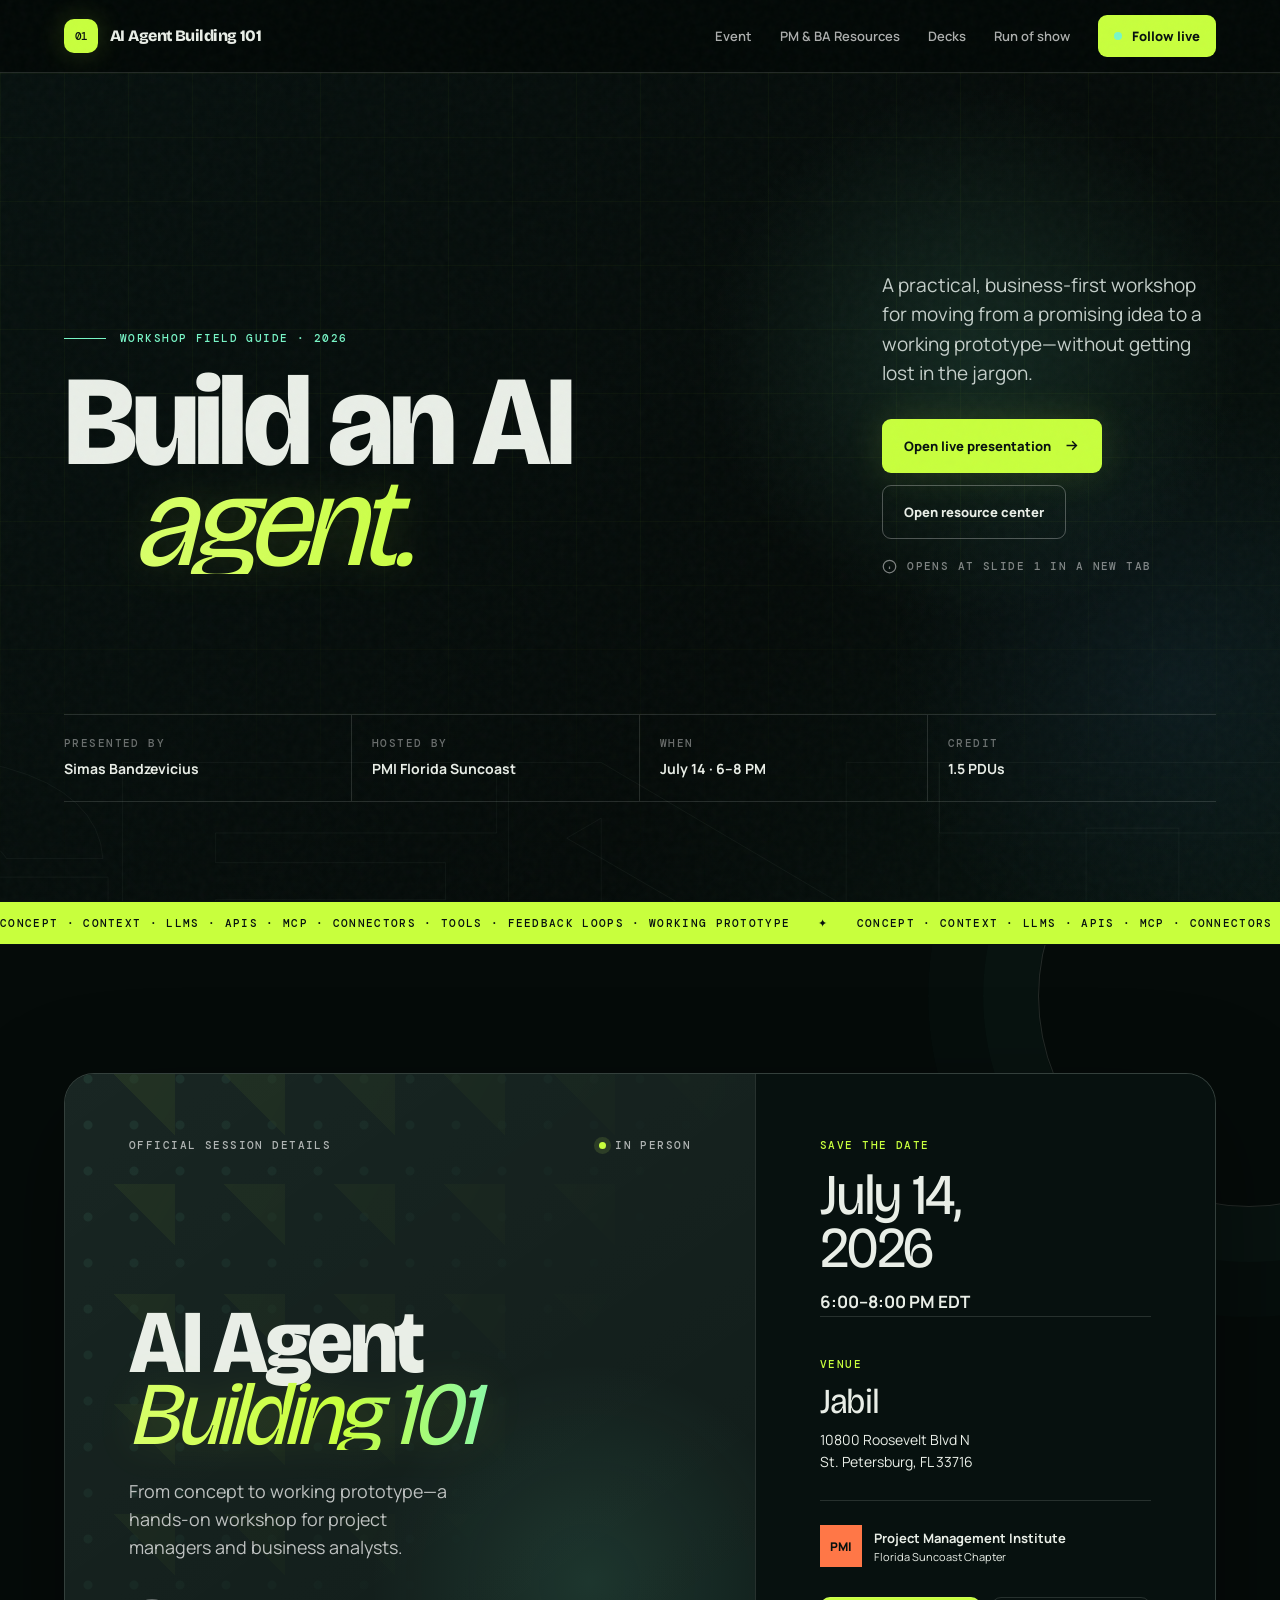
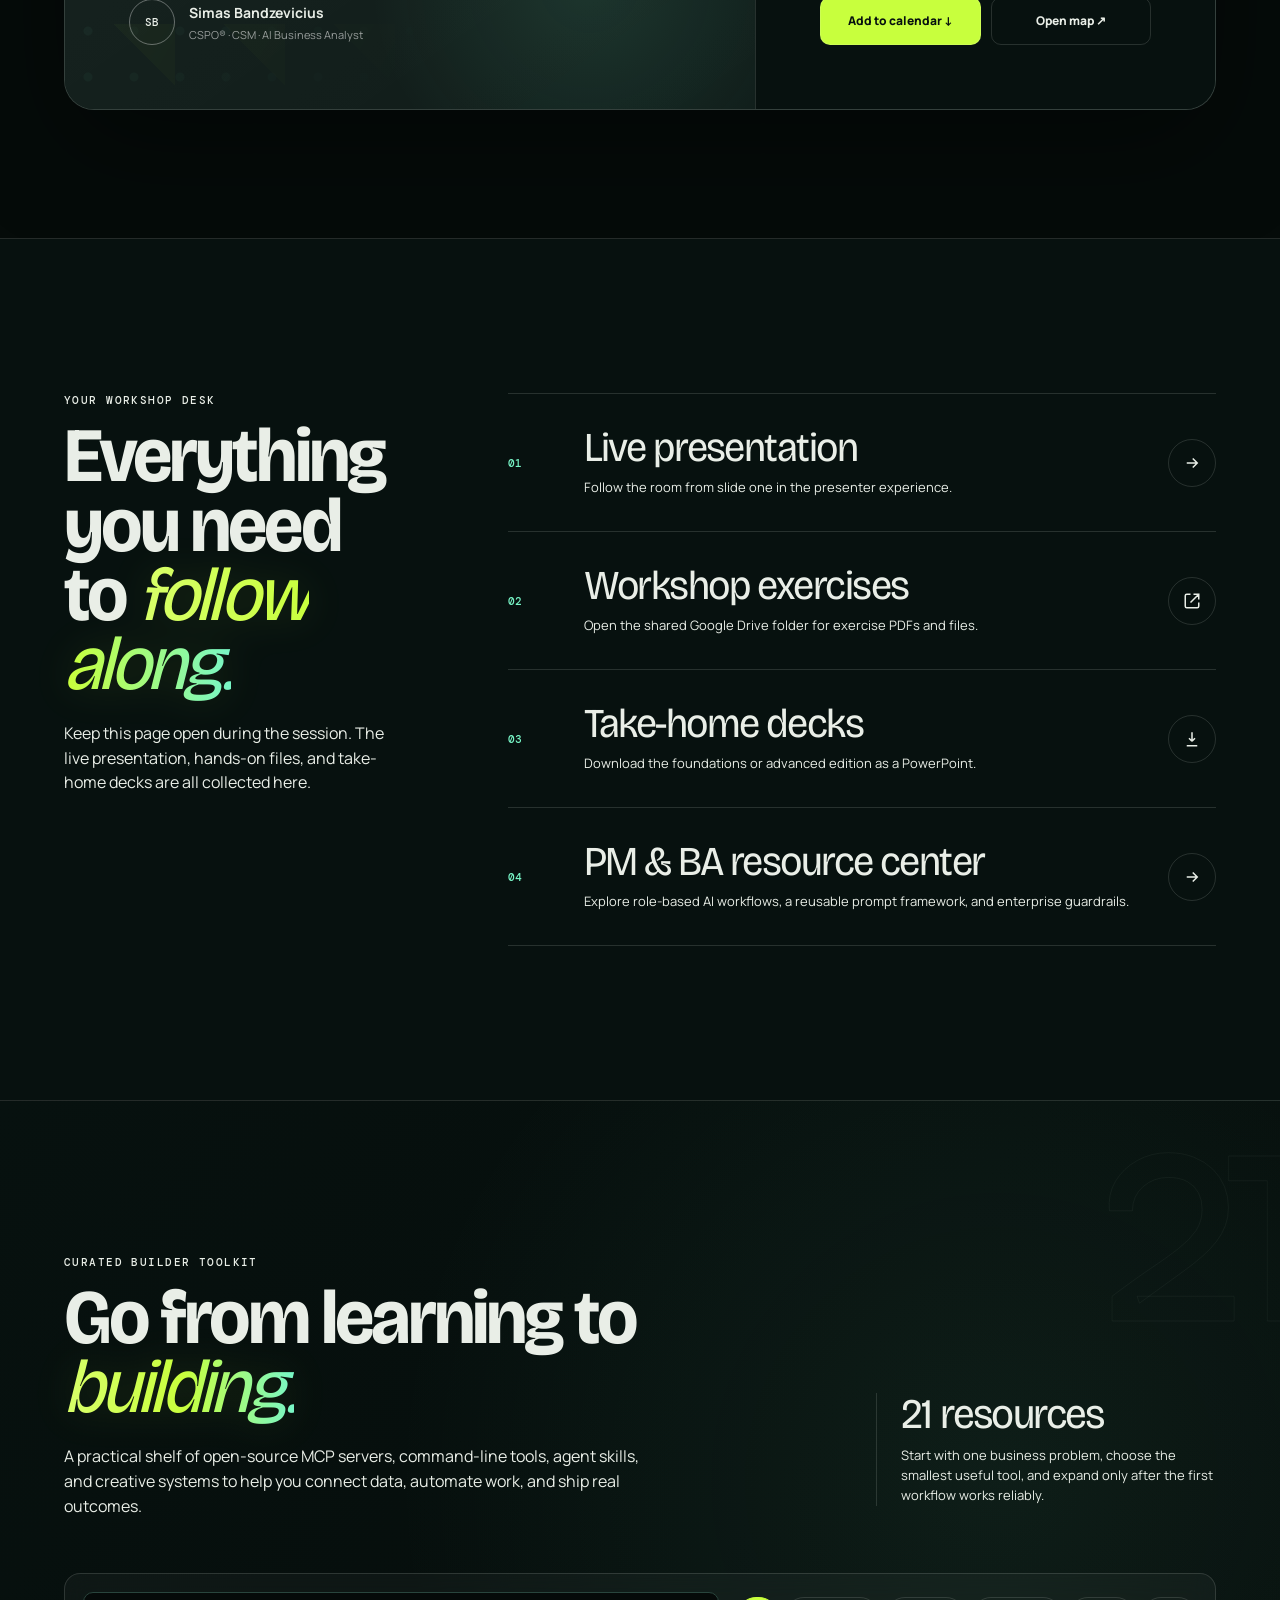
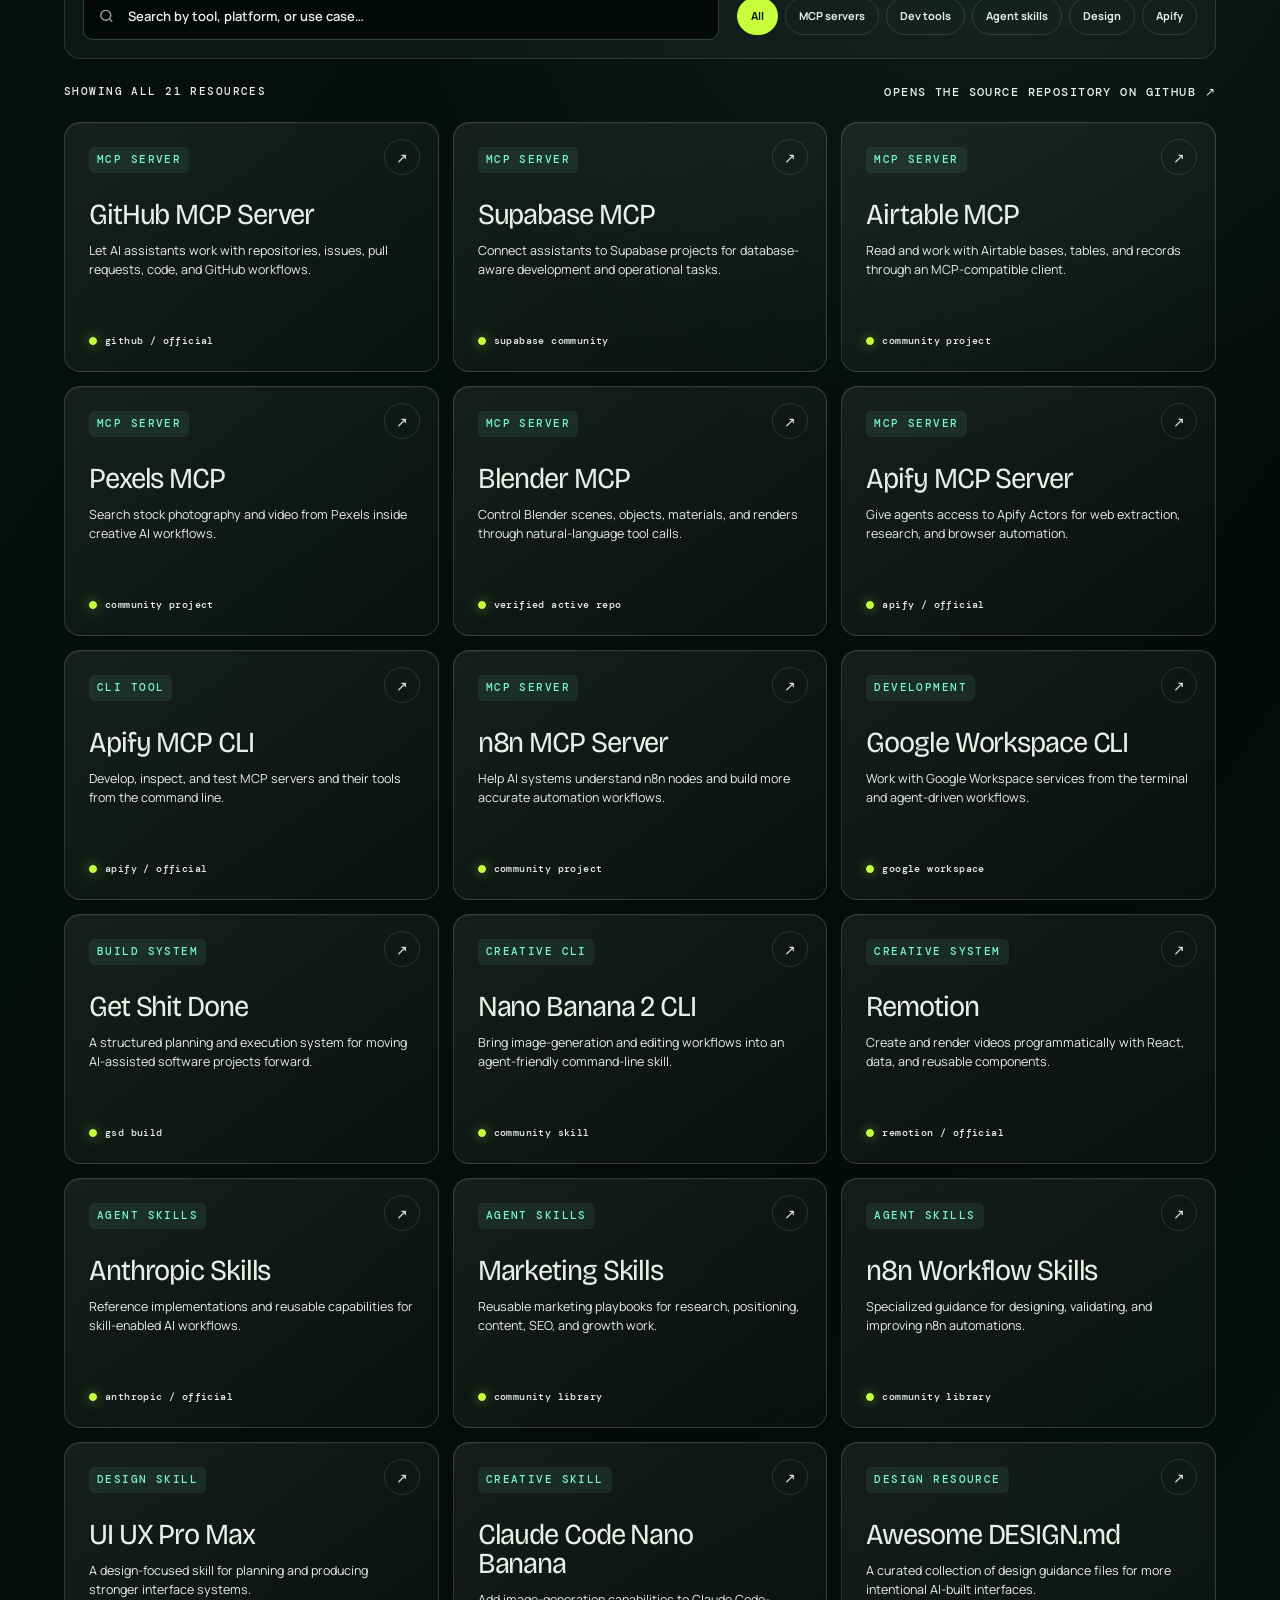
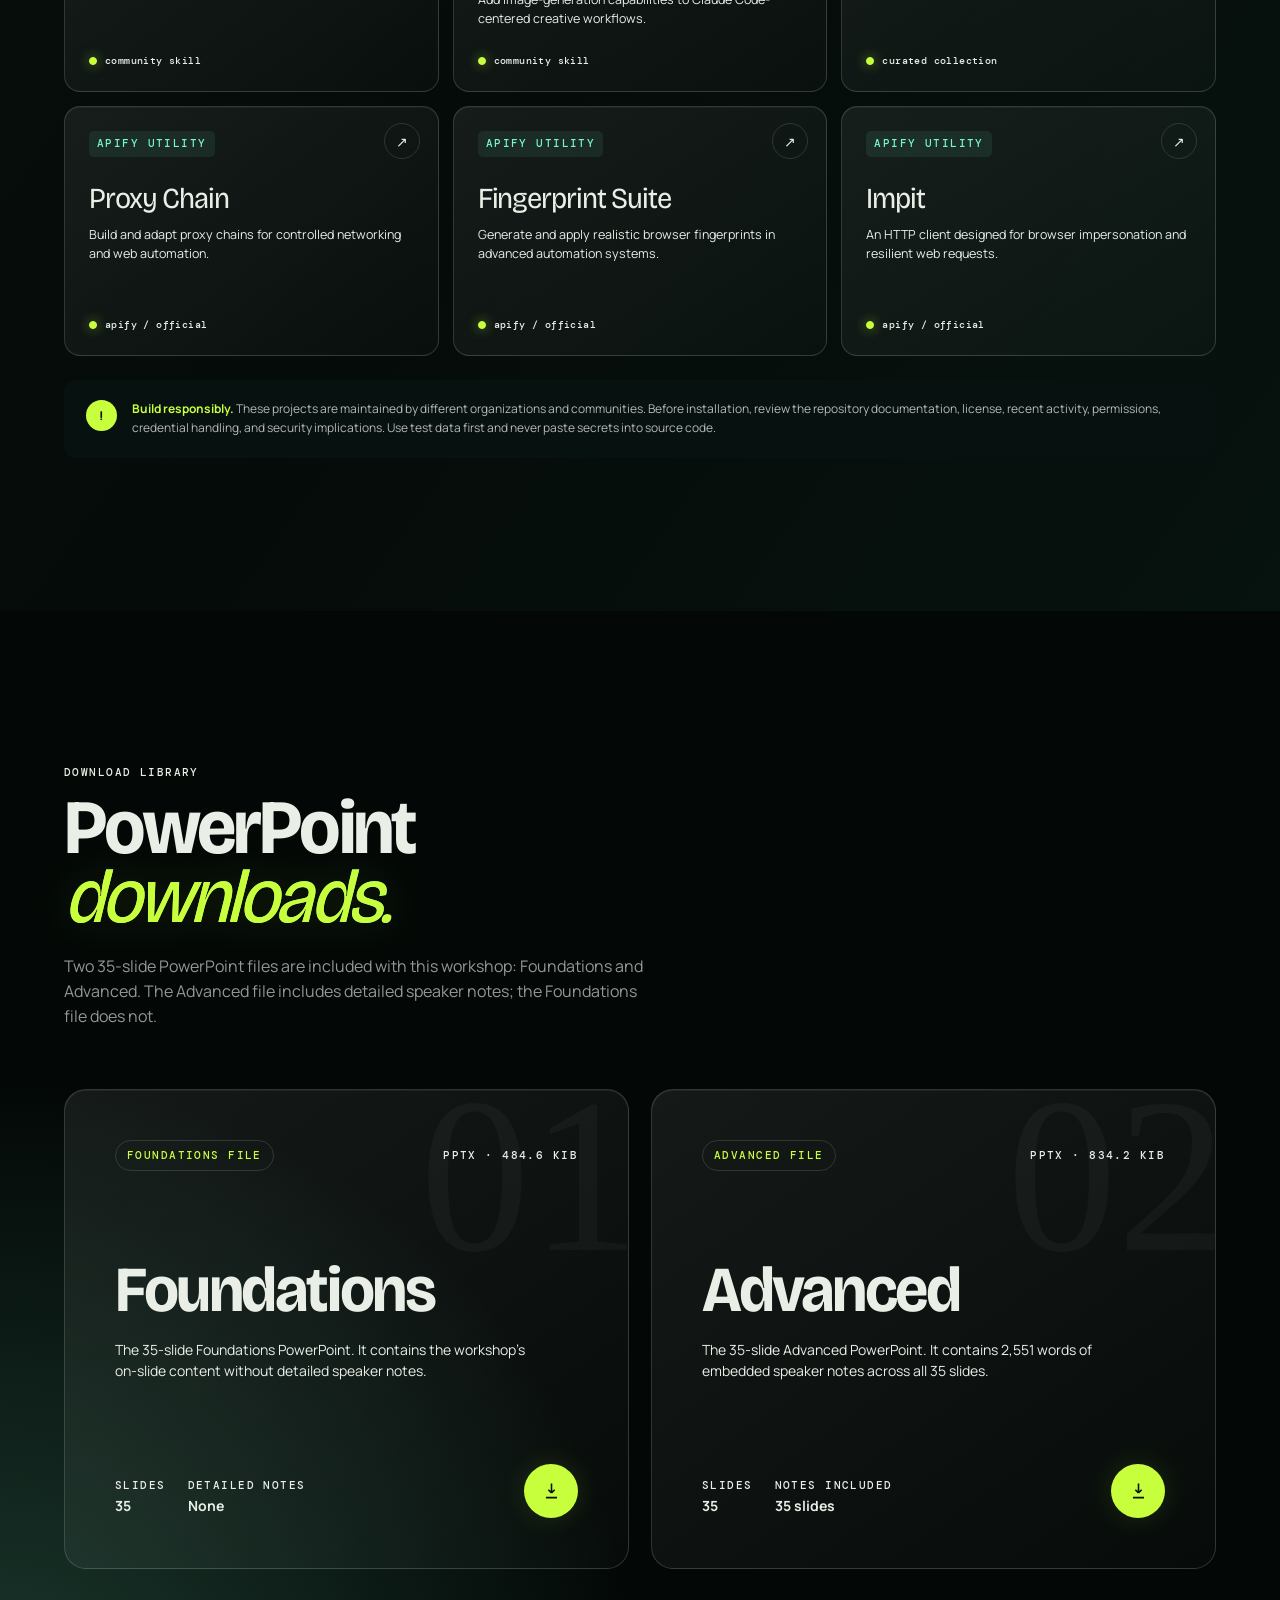
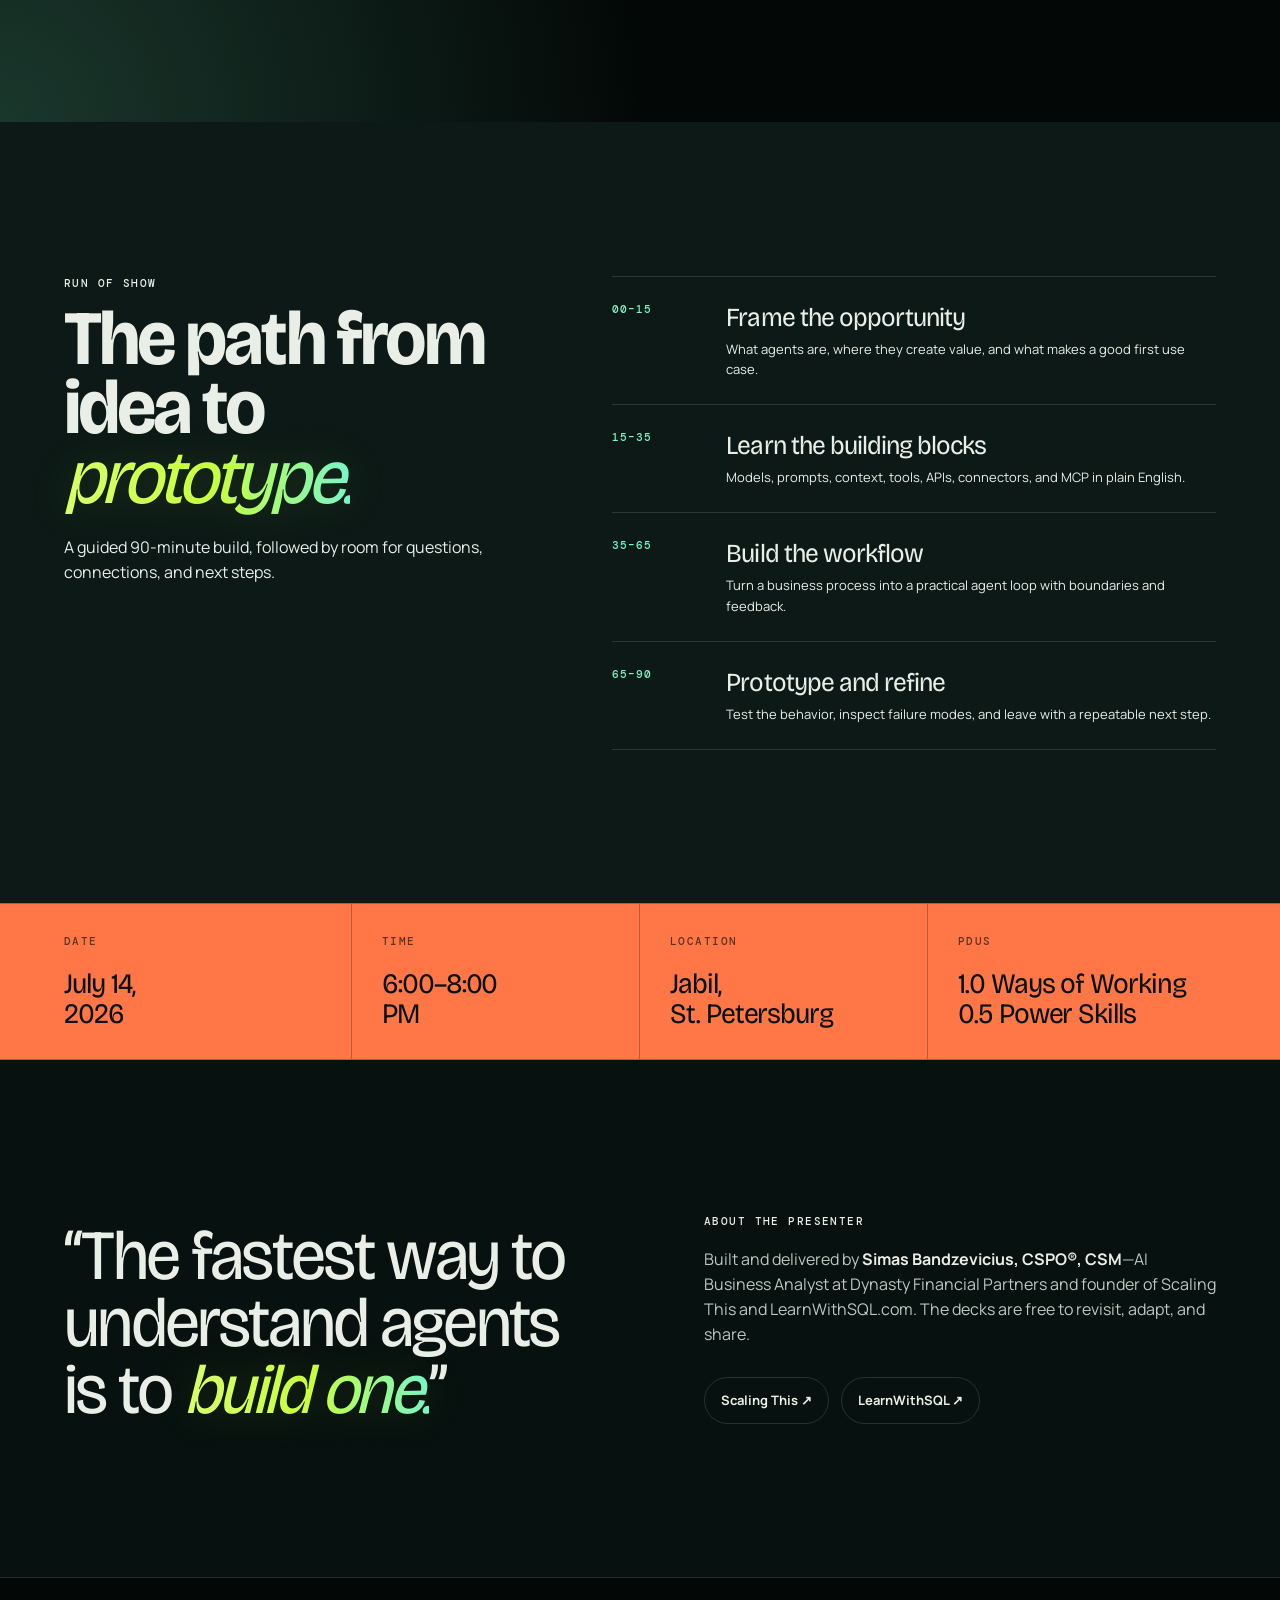
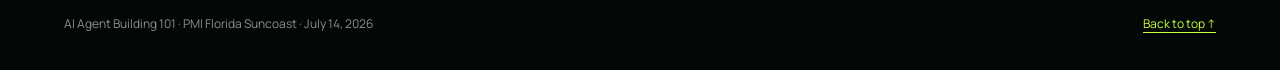
==== commit c8a2b849: "Use exact PowerPoint file labels" ====
--- a/index.html
+++ b/index.html
@@ -771,24 +771,24 @@
     <section class="content decks-section" id="decks">
       <div class="shell">
         <div class="label reveal">Download library</div>
-        <h2 class="section-title reveal">One workshop.<br><em>Two useful formats.</em></h2>
-        <p class="section-intro reveal">Both files contain the same 35-slide workshop. Choose the streamlined audience deck for review and sharing, or the presenter edition with detailed notes for live delivery.</p>
+        <h2 class="section-title reveal">PowerPoint<br><em>downloads.</em></h2>
+        <p class="section-intro reveal">Two 35-slide PowerPoint files are included with this workshop: Foundations and Advanced. The Advanced file includes detailed speaker notes; the Foundations file does not.</p>
         <div class="deck-grid">
           <article class="deck-card reveal" data-number="01">
-            <div class="deck-top"><span class="deck-tag label">Foundations</span><span class="label">PPTX · 484.6 KiB</span></div>
-            <h3>Audience Deck</h3>
-            <p>A streamlined 35-slide version for reviewing and sharing the workshop content, with concise on-slide explanations and no substantive speaker notes.</p>
+            <div class="deck-top"><span class="deck-tag label">Foundations file</span><span class="label">PPTX · 484.6 KiB</span></div>
+            <h3>Foundations</h3>
+            <p>The 35-slide Foundations PowerPoint. It contains the workshop's on-slide content without detailed speaker notes.</p>
             <div class="deck-bottom">
-              <div class="deck-spec"><div><span class="label">Slides</span><b>35</b></div><div><span class="label">Notes</span><b>Minimal</b></div></div>
+              <div class="deck-spec"><div><span class="label">Slides</span><b>35</b></div><div><span class="label">Detailed notes</span><b>None</b></div></div>
               <a class="download" href="decks/ai-agent-building-101-foundations.pptx" download aria-label="Download the foundations PowerPoint deck"><svg aria-hidden="true" viewBox="0 0 24 24" fill="none" stroke="currentColor" stroke-width="2"><path d="M12 3v12m0 0-4-4m4 4 4-4M5 21h14"/></svg></a>
             </div>
           </article>
           <article class="deck-card reveal" data-number="02">
-            <div class="deck-top"><span class="deck-tag label">Presenter edition</span><span class="label">PPTX · 834.2 KiB</span></div>
-            <h3>Presenter Deck</h3>
-            <p>The same 35-slide workshop with 2,551 words of embedded speaker notes across every slide, built to support the complete live 90-minute session.</p>
+            <div class="deck-top"><span class="deck-tag label">Advanced file</span><span class="label">PPTX · 834.2 KiB</span></div>
+            <h3>Advanced</h3>
+            <p>The 35-slide Advanced PowerPoint. It contains 2,551 words of embedded speaker notes across all 35 slides.</p>
             <div class="deck-bottom">
-              <div class="deck-spec"><div><span class="label">Slides</span><b>35</b></div><div><span class="label">Notes</span><b>All 35</b></div></div>
+              <div class="deck-spec"><div><span class="label">Slides</span><b>35</b></div><div><span class="label">Notes included</span><b>35 slides</b></div></div>
               <a class="download" href="decks/ai-agent-building-101-advanced.pptx" download aria-label="Download the advanced PowerPoint deck"><svg aria-hidden="true" viewBox="0 0 24 24" fill="none" stroke="currentColor" stroke-width="2"><path d="M12 3v12m0 0-4-4m4 4 4-4M5 21h14"/></svg></a>
             </div>
           </article>
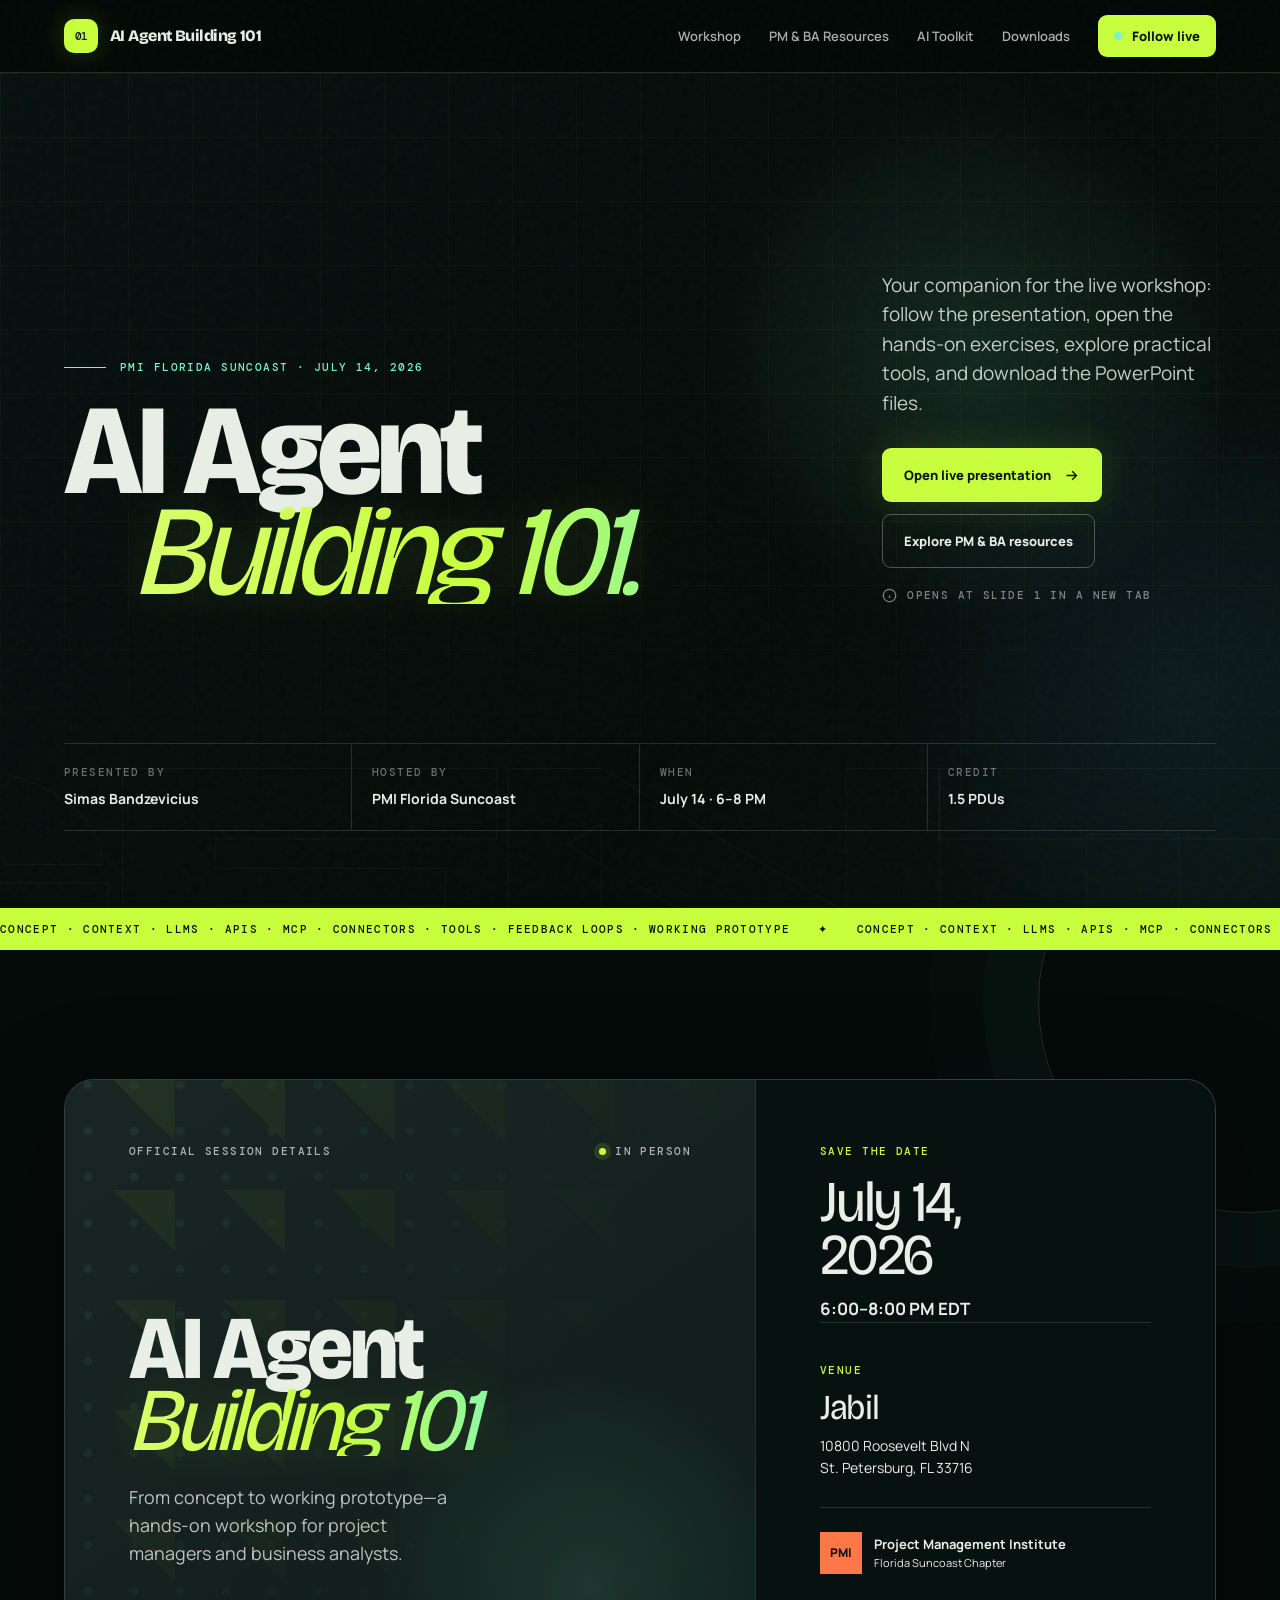
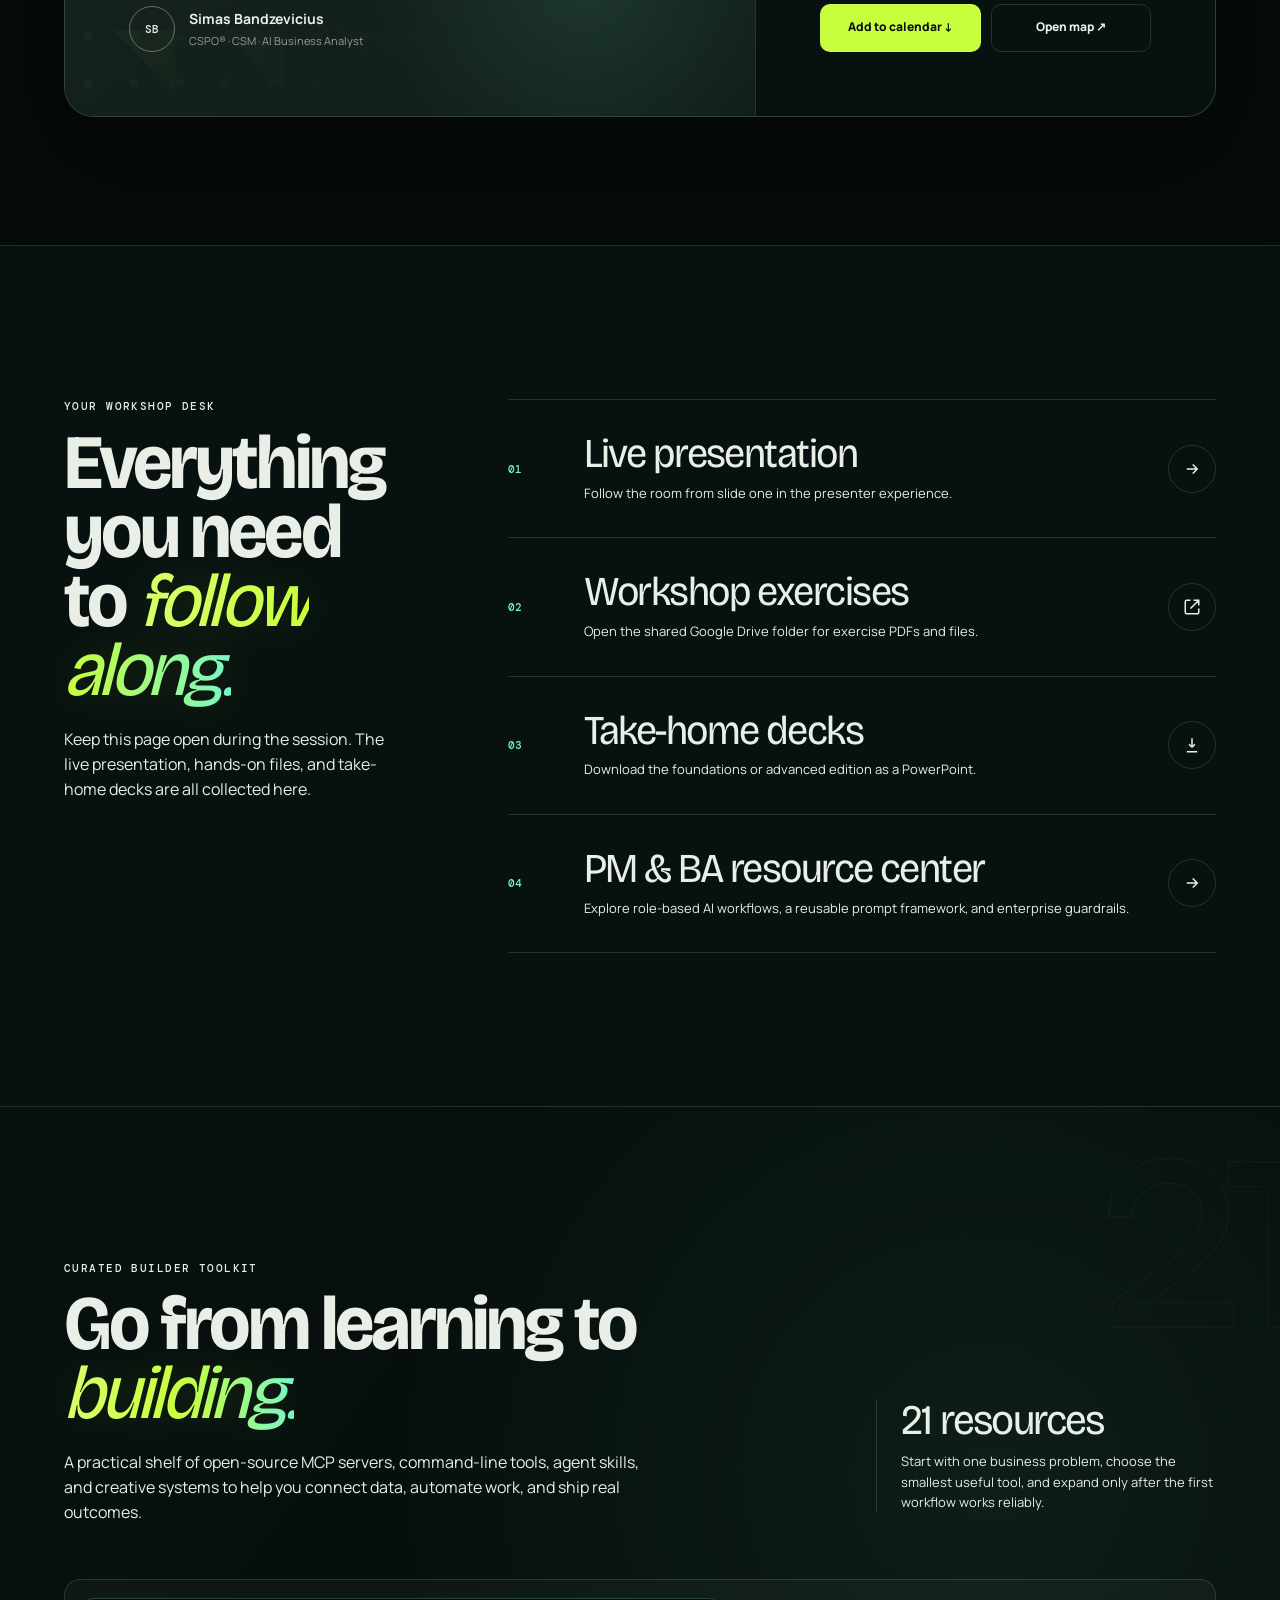
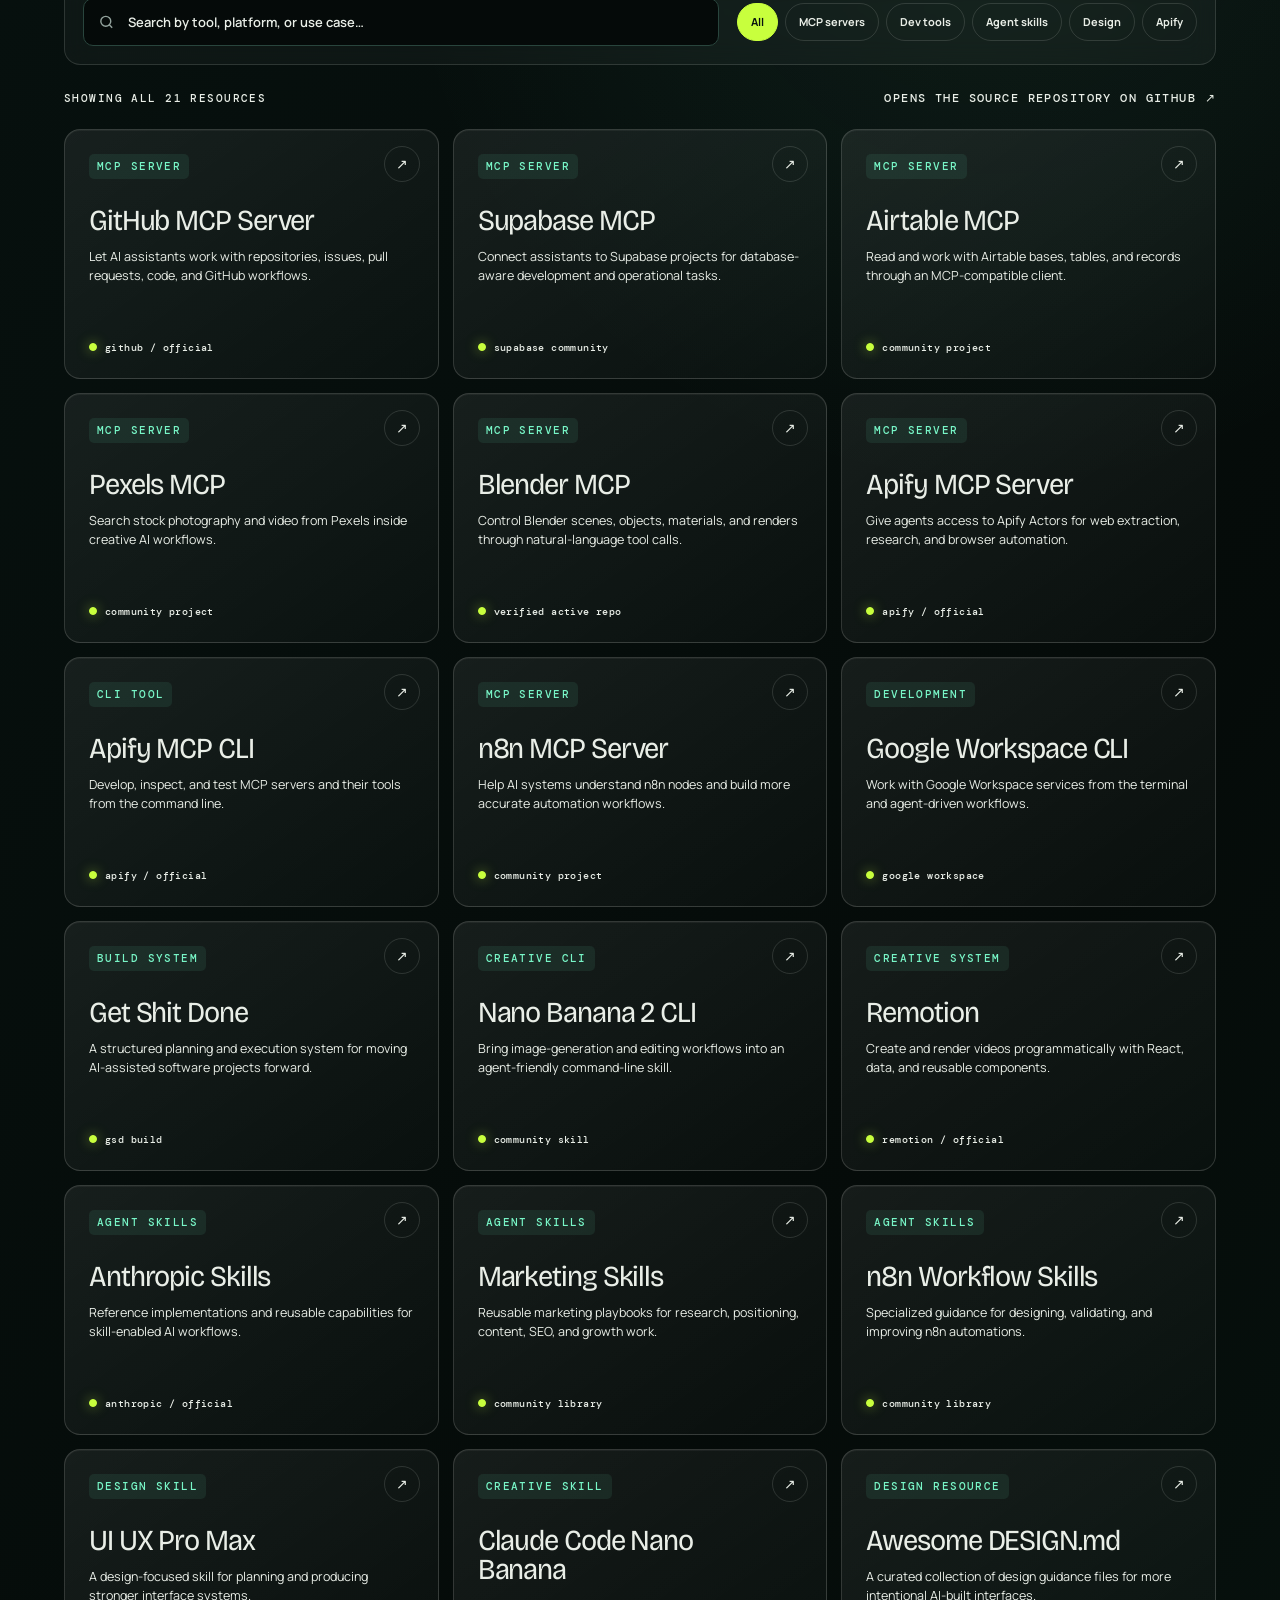
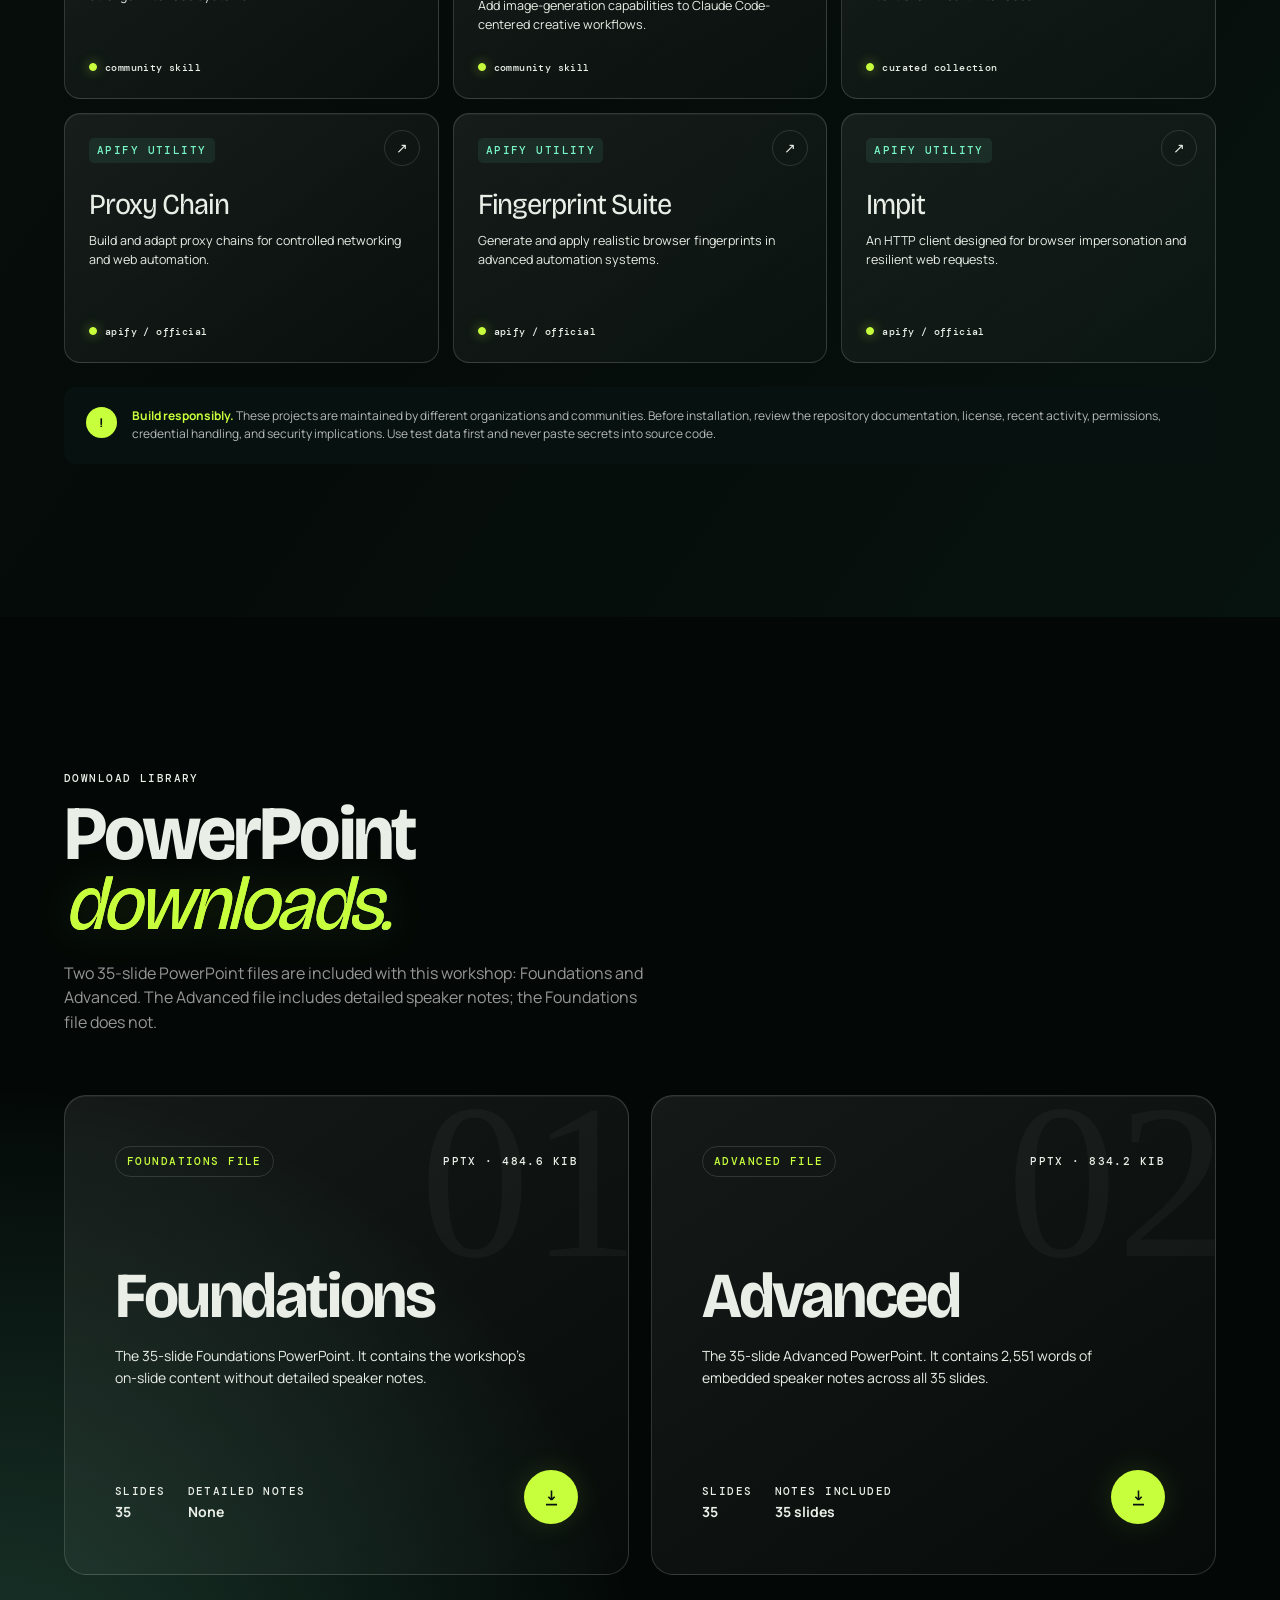
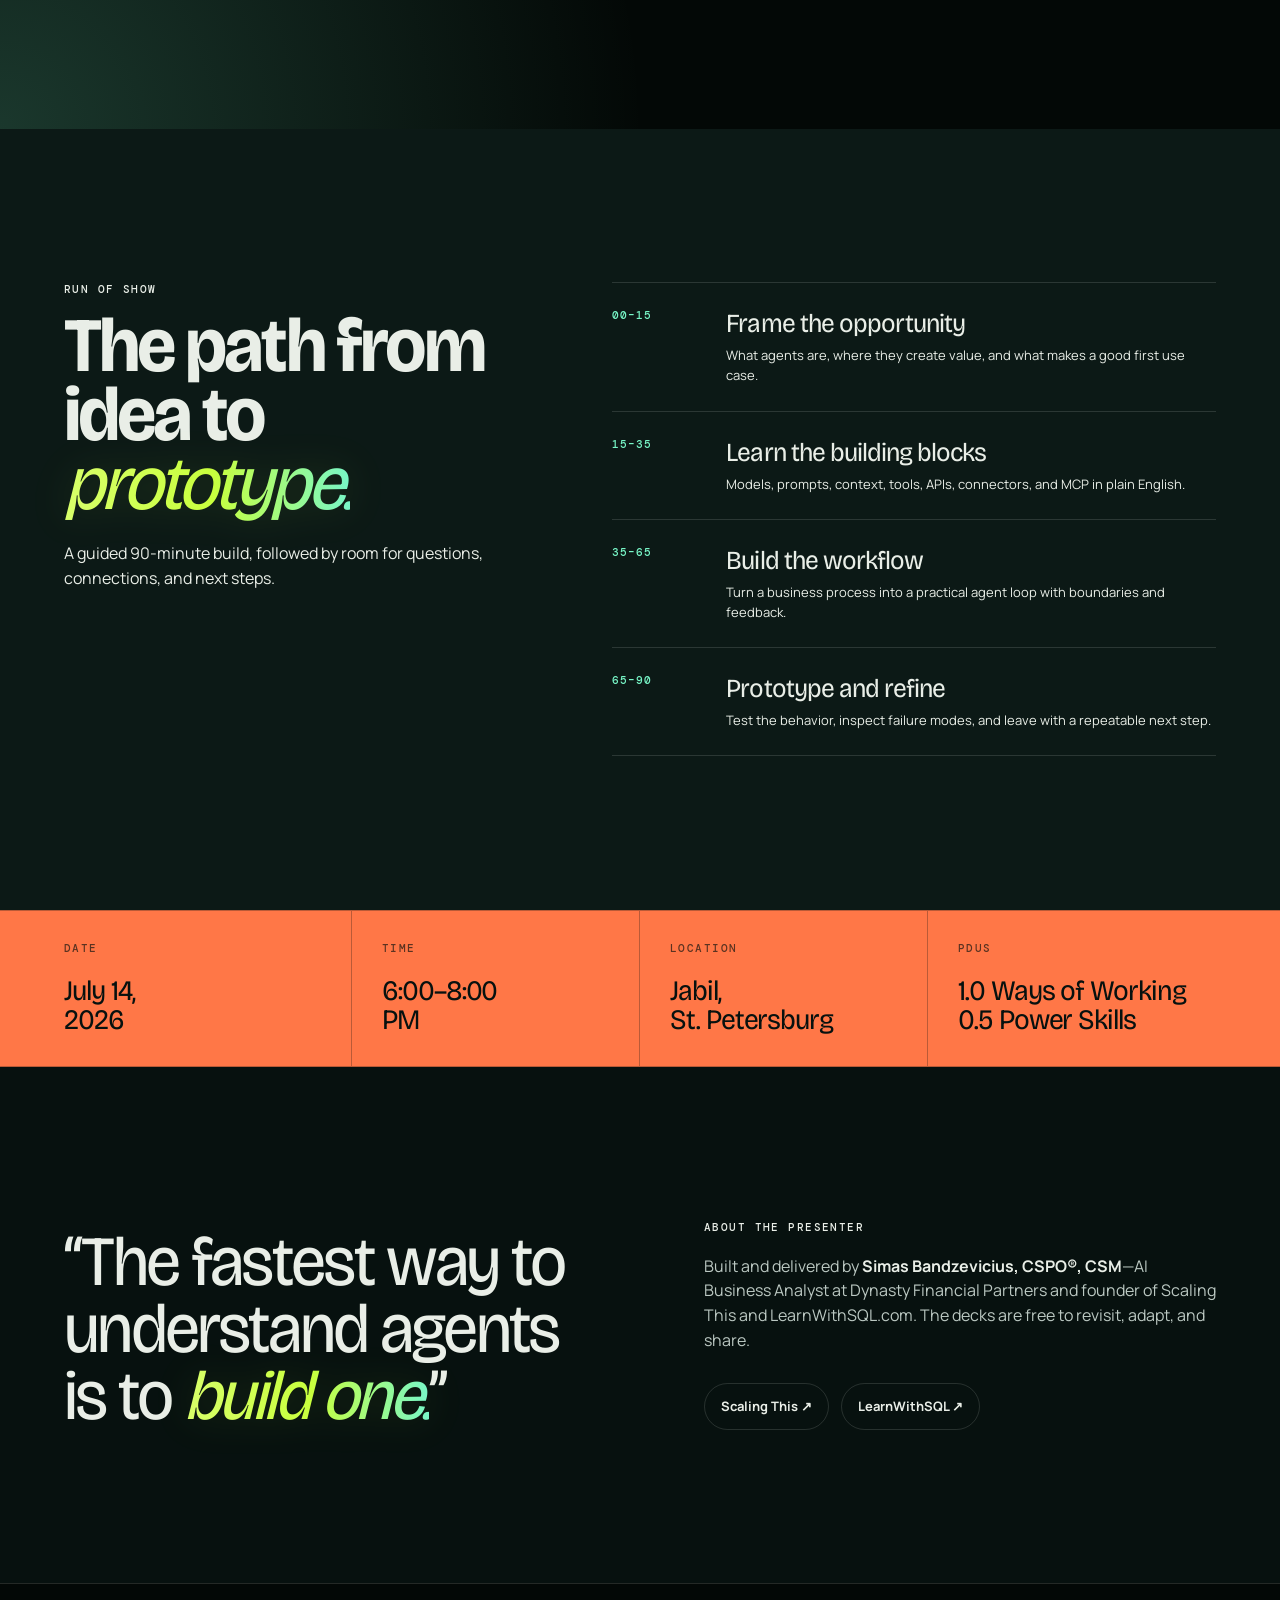
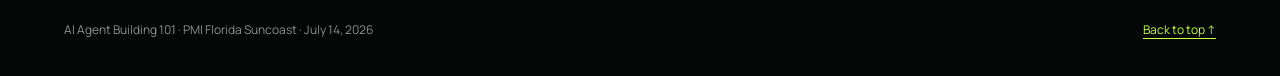
==== commit b15fa9c1: "Add clean routes and clearer page arrivals" ====
--- a/index.html
+++ b/index.html
@@ -8,6 +8,8 @@
   <meta property="og:title" content="AI Agent Building 101 — Workshop Field Guide">
   <meta property="og:description" content="Live presentation, hands-on exercises, and downloadable workshop resources for PMI Florida Suncoast.">
   <meta property="og:type" content="website">
+  <meta property="og:url" content="https://aiagentindex.vercel.app/">
+  <link rel="canonical" href="https://aiagentindex.vercel.app/">
   <title>AI Agent Building 101 — Workshop Field Guide</title>
   <script>document.documentElement.classList.add('js');</script>
   <link rel="preconnect" href="https://fonts.googleapis.com">
@@ -595,10 +597,10 @@
         <span class="brand-text">AI Agent Building 101</span>
       </a>
       <nav class="nav" aria-label="Primary navigation">
-        <a href="#event">Event</a>
-        <a href="resources.html">PM &amp; BA Resources</a>
-        <a href="#decks">Decks</a>
-        <a href="#agenda">Run of show</a>
+        <a href="#event">Workshop</a>
+        <a href="/resources/">PM &amp; BA Resources</a>
+        <a href="#toolkit">AI Toolkit</a>
+        <a href="#decks">Downloads</a>
         <a class="live-link" href="https://aiagentspresentation.vercel.app/presenter#1" target="_blank" rel="noopener noreferrer">
           <span class="pulse" aria-hidden="true"></span> Follow live
         </a>
@@ -610,17 +612,17 @@
     <section class="hero" id="top">
       <div class="shell hero-inner">
         <div>
-          <div class="hero-kicker label">Workshop field guide · 2026</div>
-          <h1>Build an AI <em>agent.</em></h1>
+          <div class="hero-kicker label">PMI Florida Suncoast · July 14, 2026</div>
+          <h1>AI Agent <em>Building 101.</em></h1>
         </div>
         <div class="hero-copy">
-          <p>A practical, business-first workshop for moving from a promising idea to a working prototype—without getting lost in the jargon.</p>
+          <p>Your companion for the live workshop: follow the presentation, open the hands-on exercises, explore practical tools, and download the PowerPoint files.</p>
           <div class="hero-actions">
             <a class="button button-primary" href="https://aiagentspresentation.vercel.app/presenter#1" target="_blank" rel="noopener noreferrer">
               Open live presentation
               <svg aria-hidden="true" viewBox="0 0 24 24" fill="none" stroke="currentColor" stroke-width="2"><path d="M5 12h14M13 6l6 6-6 6"/></svg>
             </a>
-            <a class="button button-ghost" href="resources.html">Open resource center</a>
+            <a class="button button-ghost" href="/resources/">Explore PM &amp; BA resources</a>
           </div>
           <div class="hero-note label">
             <svg aria-hidden="true" viewBox="0 0 24 24" fill="none" stroke="currentColor" stroke-width="2"><path d="M12 22a10 10 0 1 0 0-20 10 10 0 0 0 0 20Z"/><path d="M12 16v-4M12 8h.01"/></svg>
@@ -701,7 +703,7 @@
             <div><h3>Take-home decks</h3><p>Download the foundations or advanced edition as a PowerPoint.</p></div>
             <span class="resource-icon" aria-hidden="true"><svg viewBox="0 0 24 24" fill="none" stroke="currentColor" stroke-width="2"><path d="M12 3v12m0 0-4-4m4 4 4-4M5 21h14"/></svg></span>
           </a>
-          <a class="resource-card" href="resources.html">
+          <a class="resource-card" href="/resources/">
             <div><h3>PM &amp; BA resource center</h3><p>Explore role-based AI workflows, a reusable prompt framework, and enterprise guardrails.</p></div>
             <span class="resource-icon" aria-hidden="true"><svg viewBox="0 0 24 24" fill="none" stroke="currentColor" stroke-width="2"><path d="M5 12h14M13 6l6 6-6 6"/></svg></span>
           </a>
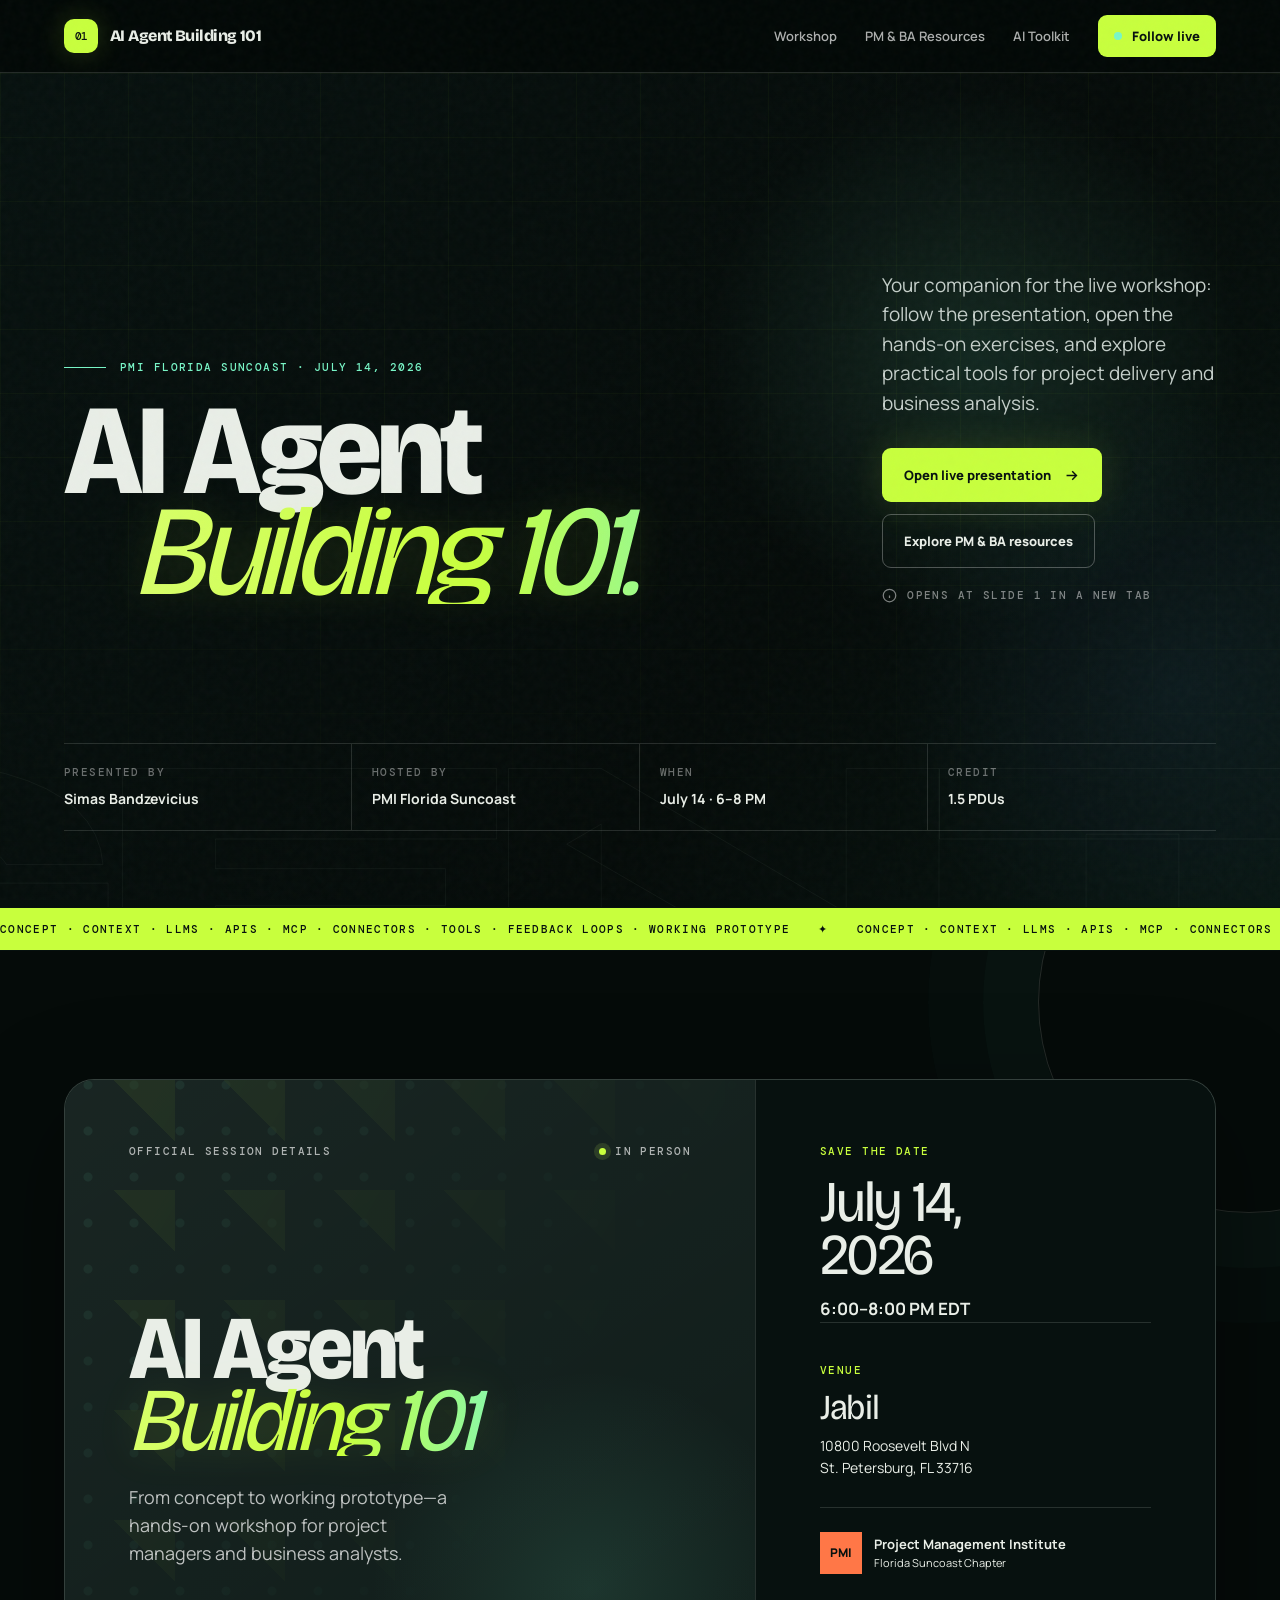
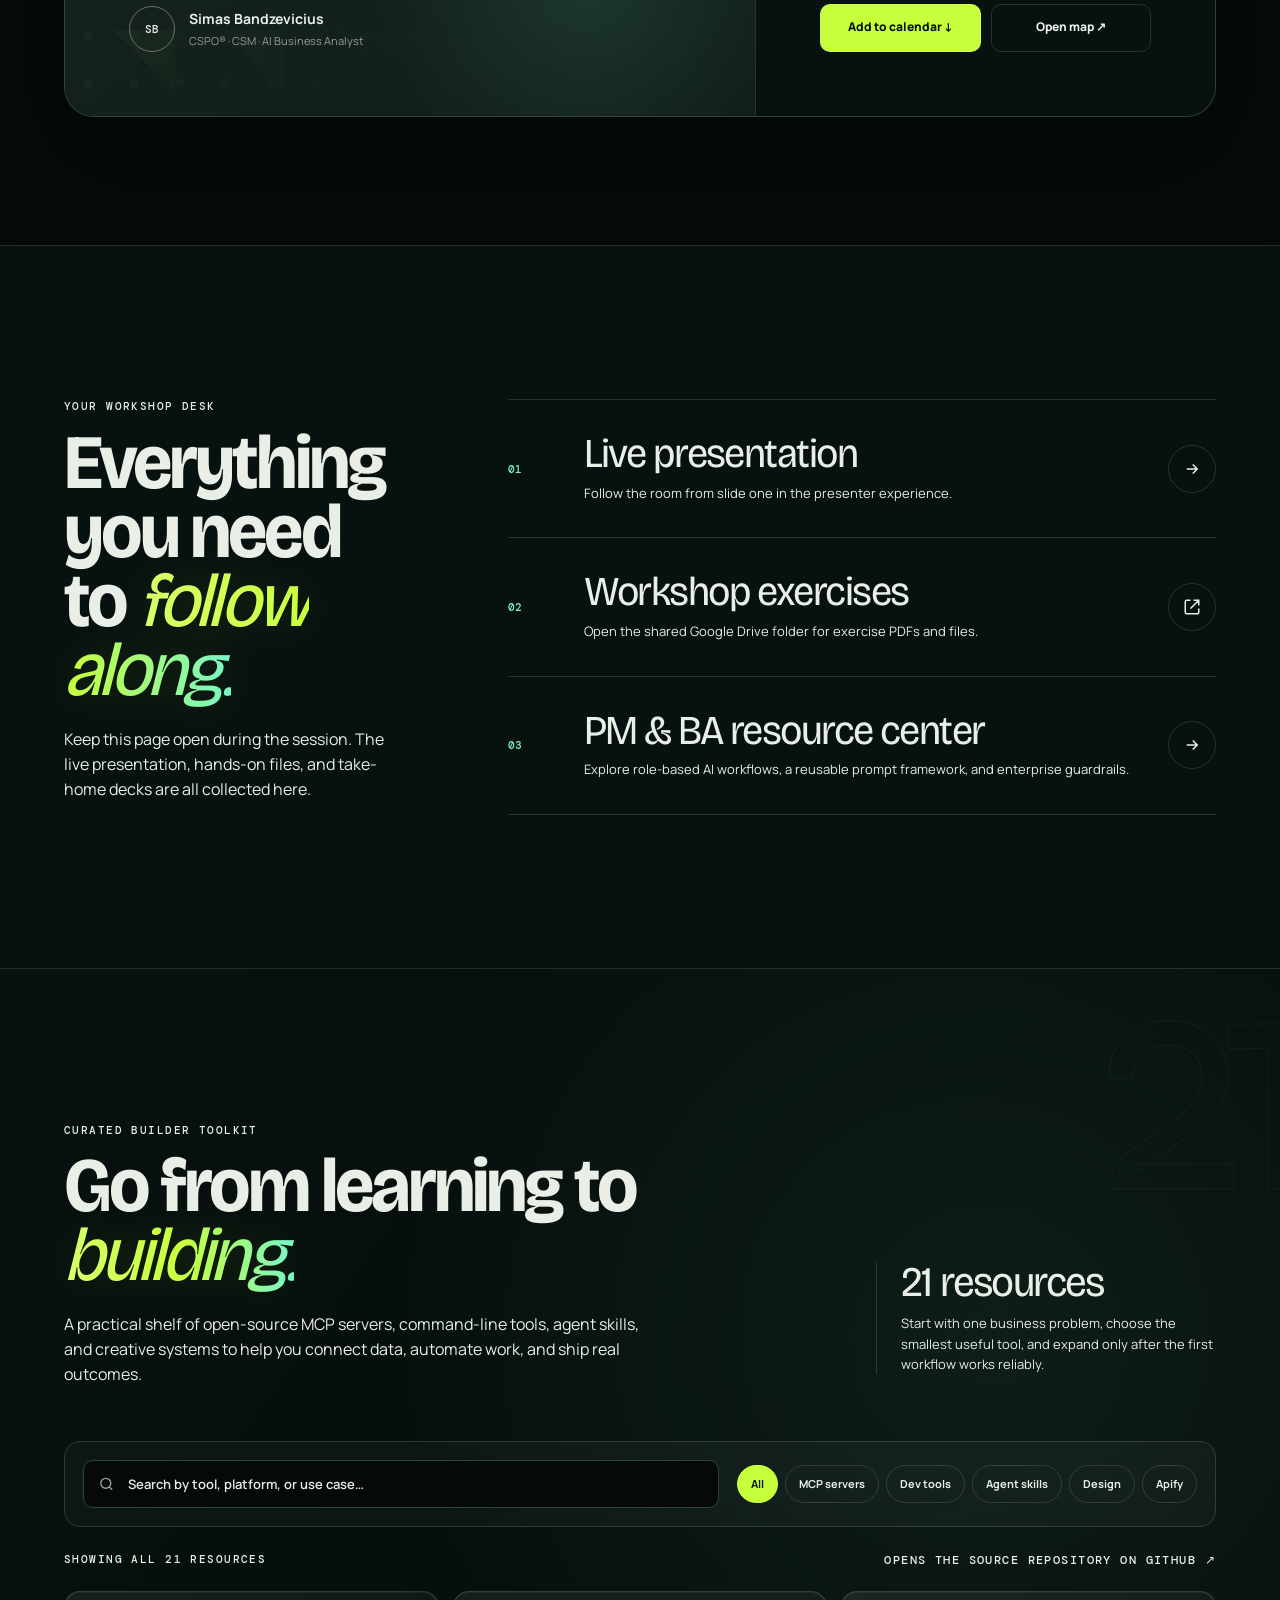
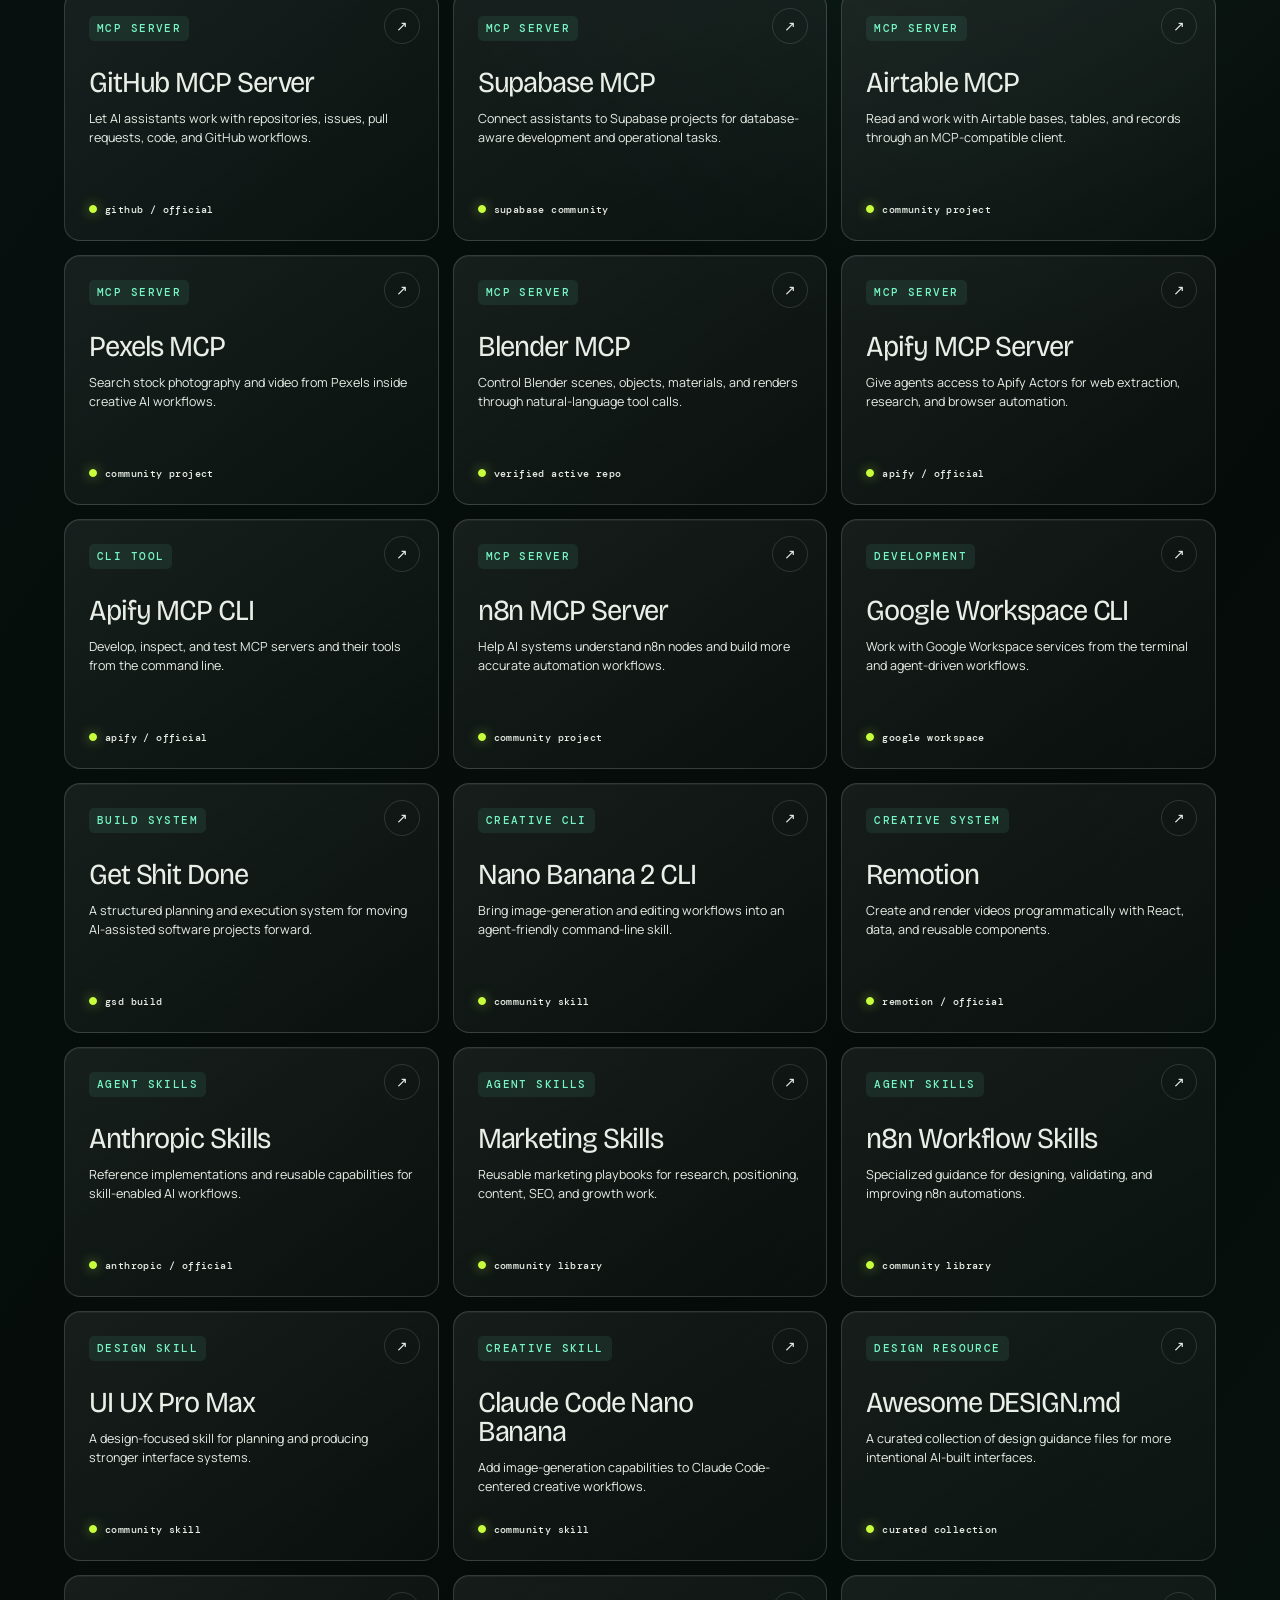
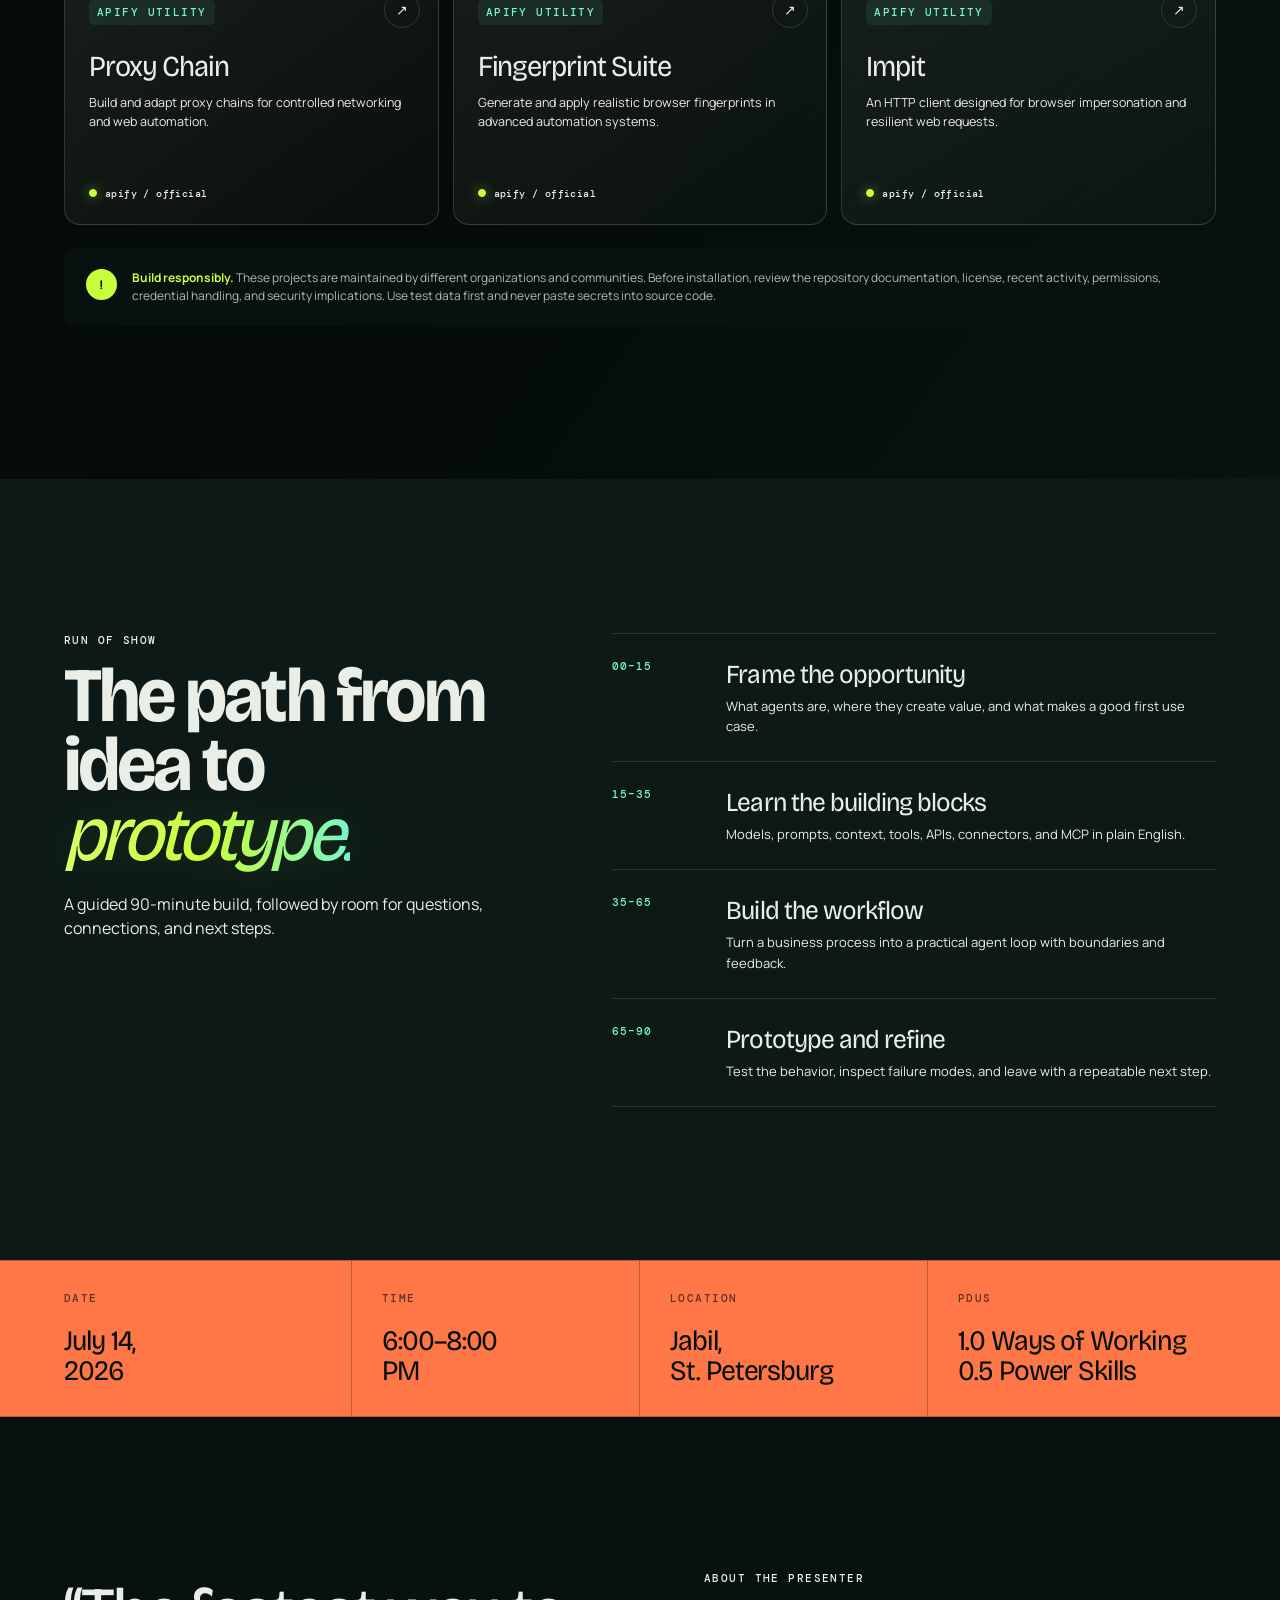
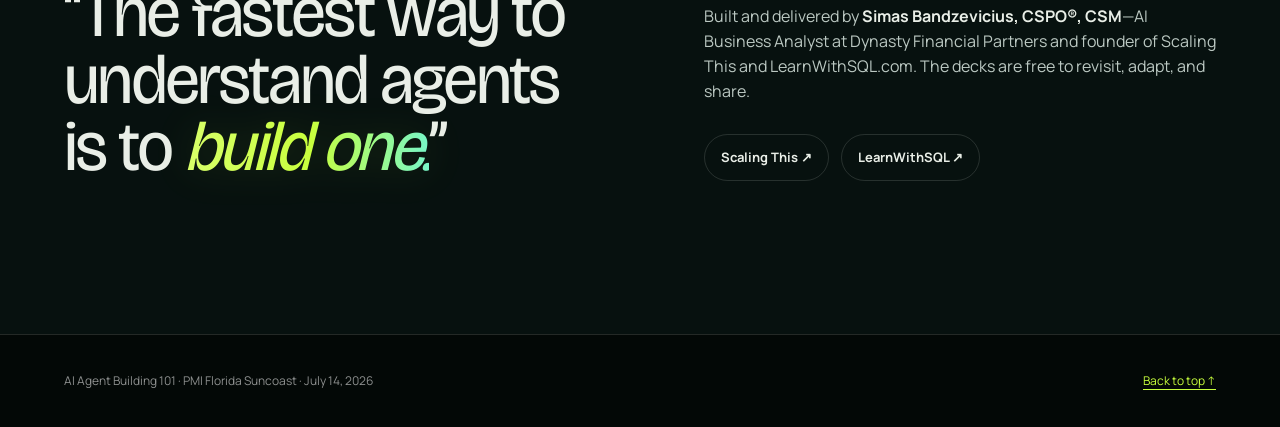
==== commit 0b479b9c: "Remove PowerPoint downloads" ====
--- a/index.html
+++ b/index.html
@@ -600,7 +600,6 @@
         <a href="#event">Workshop</a>
         <a href="/resources/">PM &amp; BA Resources</a>
         <a href="#toolkit">AI Toolkit</a>
-        <a href="#decks">Downloads</a>
         <a class="live-link" href="https://aiagentspresentation.vercel.app/presenter#1" target="_blank" rel="noopener noreferrer">
           <span class="pulse" aria-hidden="true"></span> Follow live
         </a>
@@ -616,7 +615,7 @@
           <h1>AI Agent <em>Building 101.</em></h1>
         </div>
         <div class="hero-copy">
-          <p>Your companion for the live workshop: follow the presentation, open the hands-on exercises, explore practical tools, and download the PowerPoint files.</p>
+          <p>Your companion for the live workshop: follow the presentation, open the hands-on exercises, and explore practical tools for project delivery and business analysis.</p>
           <div class="hero-actions">
             <a class="button button-primary" href="https://aiagentspresentation.vercel.app/presenter#1" target="_blank" rel="noopener noreferrer">
               Open live presentation
@@ -699,10 +698,6 @@
             <div><h3>Workshop exercises</h3><p>Open the shared Google Drive folder for exercise PDFs and files.</p></div>
             <span class="resource-icon" aria-hidden="true"><svg viewBox="0 0 24 24" fill="none" stroke="currentColor" stroke-width="2"><path d="M14 3h7v7M10 14 21 3M21 14v5a2 2 0 0 1-2 2H5a2 2 0 0 1-2-2V5a2 2 0 0 1 2-2h5"/></svg></span>
           </a>
-          <a class="resource-card" href="#decks">
-            <div><h3>Take-home decks</h3><p>Download the foundations or advanced edition as a PowerPoint.</p></div>
-            <span class="resource-icon" aria-hidden="true"><svg viewBox="0 0 24 24" fill="none" stroke="currentColor" stroke-width="2"><path d="M12 3v12m0 0-4-4m4 4 4-4M5 21h14"/></svg></span>
-          </a>
           <a class="resource-card" href="/resources/">
             <div><h3>PM &amp; BA resource center</h3><p>Explore role-based AI workflows, a reusable prompt framework, and enterprise guardrails.</p></div>
             <span class="resource-icon" aria-hidden="true"><svg viewBox="0 0 24 24" fill="none" stroke="currentColor" stroke-width="2"><path d="M5 12h14M13 6l6 6-6 6"/></svg></span>
@@ -770,34 +765,6 @@
       </div>
     </section>
 
-    <section class="content decks-section" id="decks">
-      <div class="shell">
-        <div class="label reveal">Download library</div>
-        <h2 class="section-title reveal">PowerPoint<br><em>downloads.</em></h2>
-        <p class="section-intro reveal">Two 35-slide PowerPoint files are included with this workshop: Foundations and Advanced. The Advanced file includes detailed speaker notes; the Foundations file does not.</p>
-        <div class="deck-grid">
-          <article class="deck-card reveal" data-number="01">
-            <div class="deck-top"><span class="deck-tag label">Foundations file</span><span class="label">PPTX · 484.6 KiB</span></div>
-            <h3>Foundations</h3>
-            <p>The 35-slide Foundations PowerPoint. It contains the workshop's on-slide content without detailed speaker notes.</p>
-            <div class="deck-bottom">
-              <div class="deck-spec"><div><span class="label">Slides</span><b>35</b></div><div><span class="label">Detailed notes</span><b>None</b></div></div>
-              <a class="download" href="decks/ai-agent-building-101-foundations.pptx" download aria-label="Download the foundations PowerPoint deck"><svg aria-hidden="true" viewBox="0 0 24 24" fill="none" stroke="currentColor" stroke-width="2"><path d="M12 3v12m0 0-4-4m4 4 4-4M5 21h14"/></svg></a>
-            </div>
-          </article>
-          <article class="deck-card reveal" data-number="02">
-            <div class="deck-top"><span class="deck-tag label">Advanced file</span><span class="label">PPTX · 834.2 KiB</span></div>
-            <h3>Advanced</h3>
-            <p>The 35-slide Advanced PowerPoint. It contains 2,551 words of embedded speaker notes across all 35 slides.</p>
-            <div class="deck-bottom">
-              <div class="deck-spec"><div><span class="label">Slides</span><b>35</b></div><div><span class="label">Notes included</span><b>35 slides</b></div></div>
-              <a class="download" href="decks/ai-agent-building-101-advanced.pptx" download aria-label="Download the advanced PowerPoint deck"><svg aria-hidden="true" viewBox="0 0 24 24" fill="none" stroke="currentColor" stroke-width="2"><path d="M12 3v12m0 0-4-4m4 4 4-4M5 21h14"/></svg></a>
-            </div>
-          </article>
-        </div>
-      </div>
-    </section>
-
     <section class="content" id="agenda">
       <div class="shell agenda-grid">
         <div class="reveal">
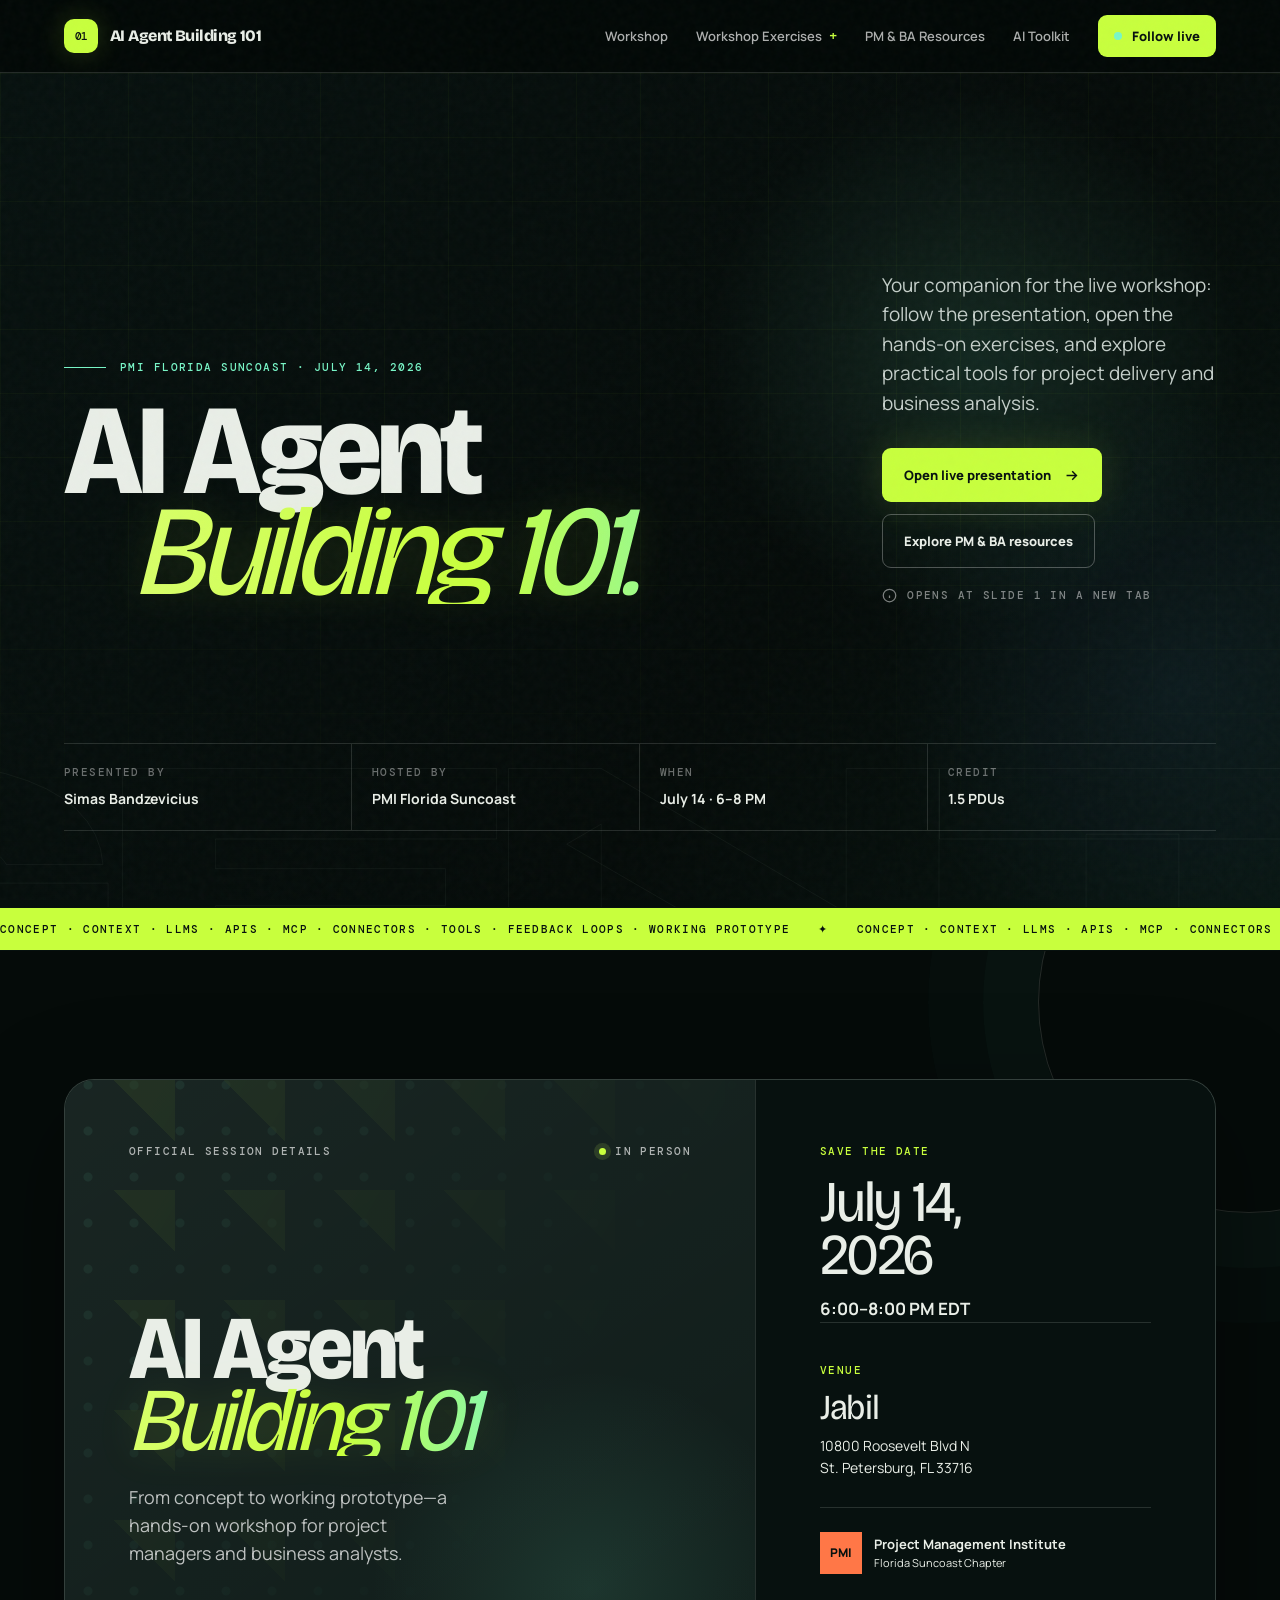
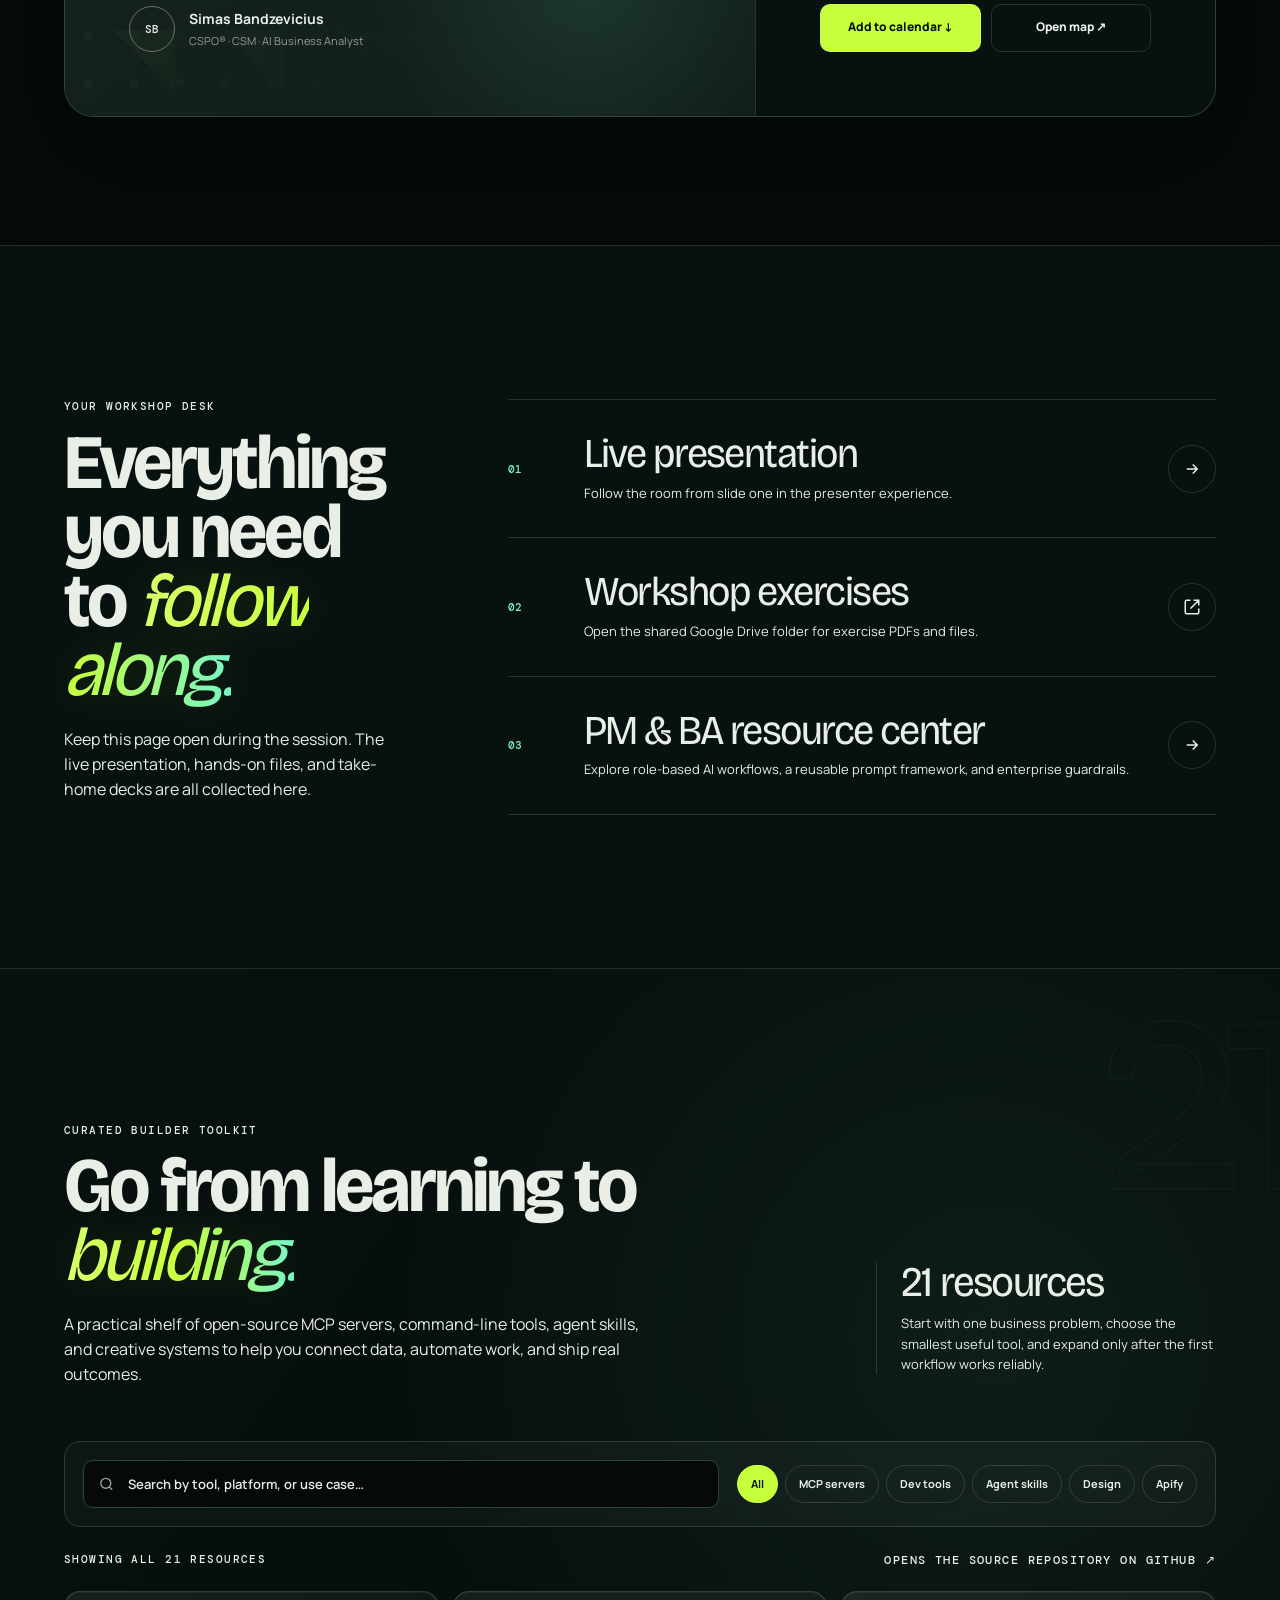
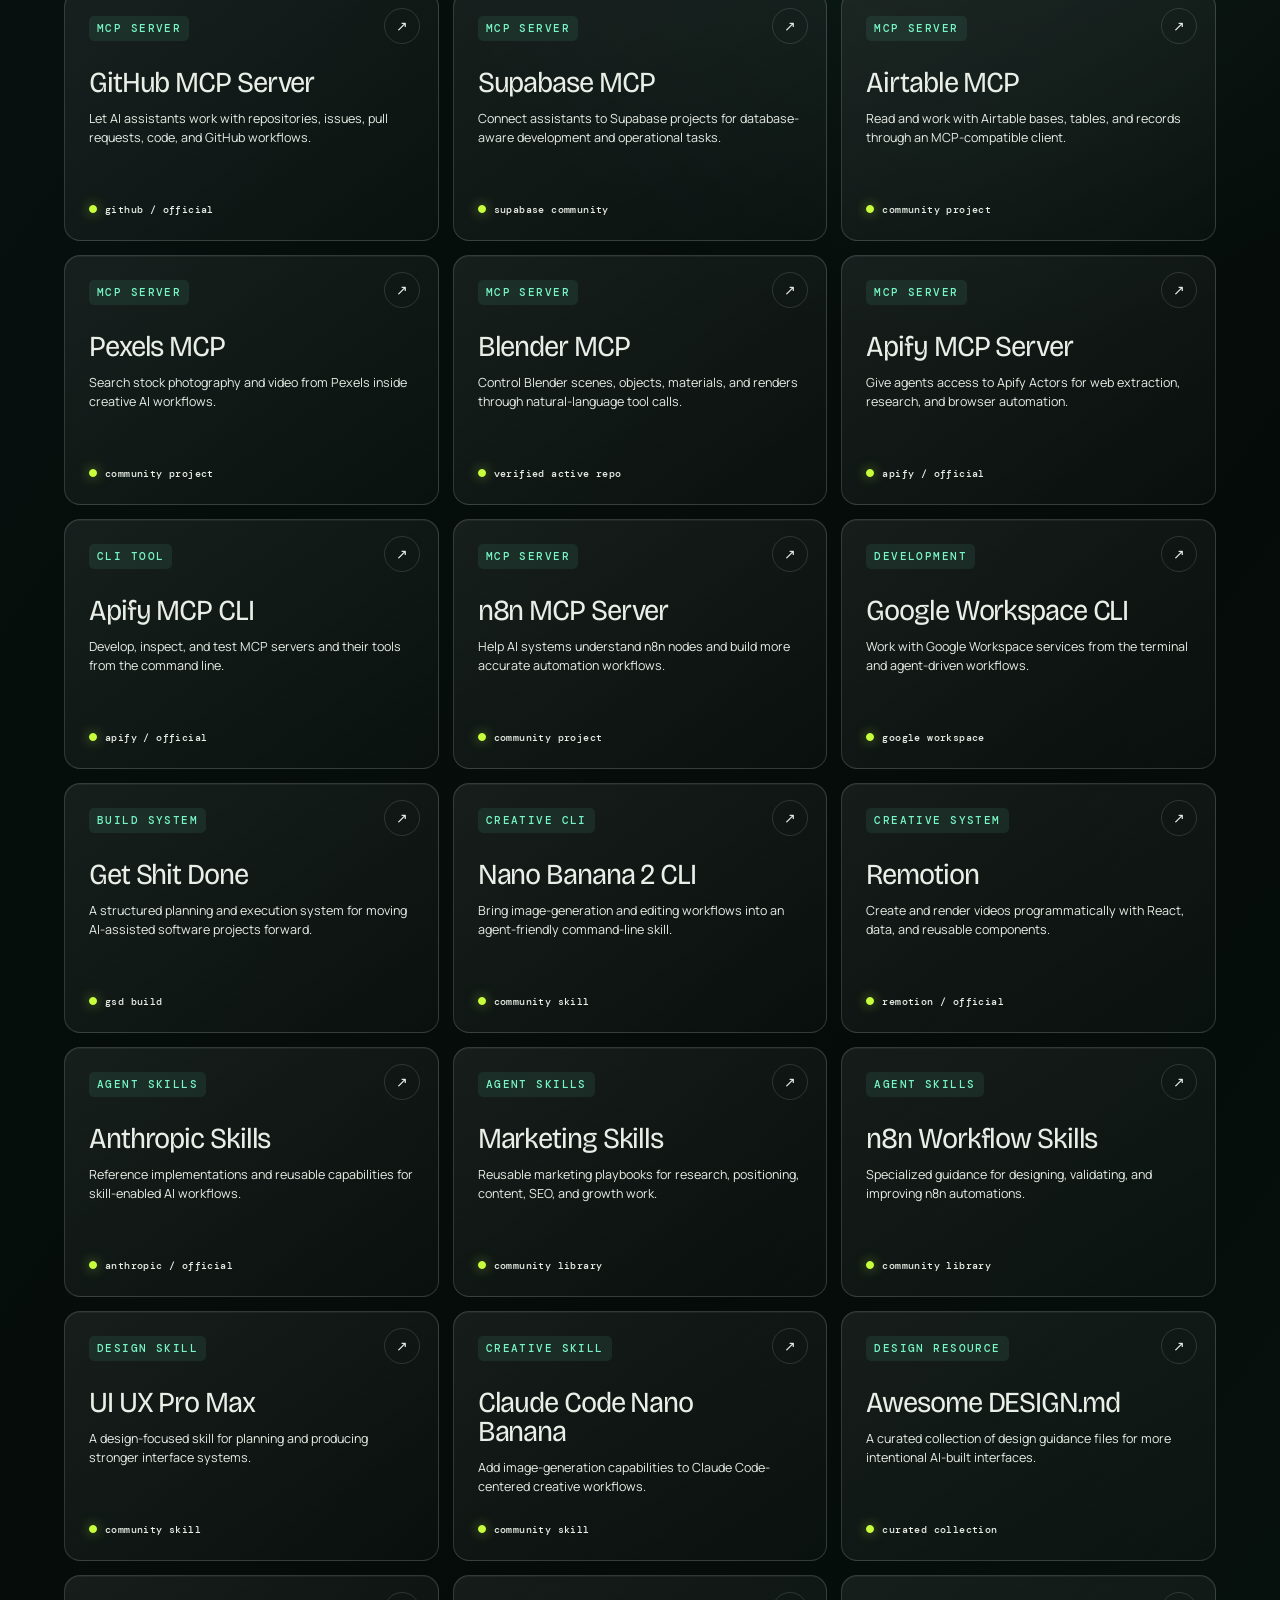
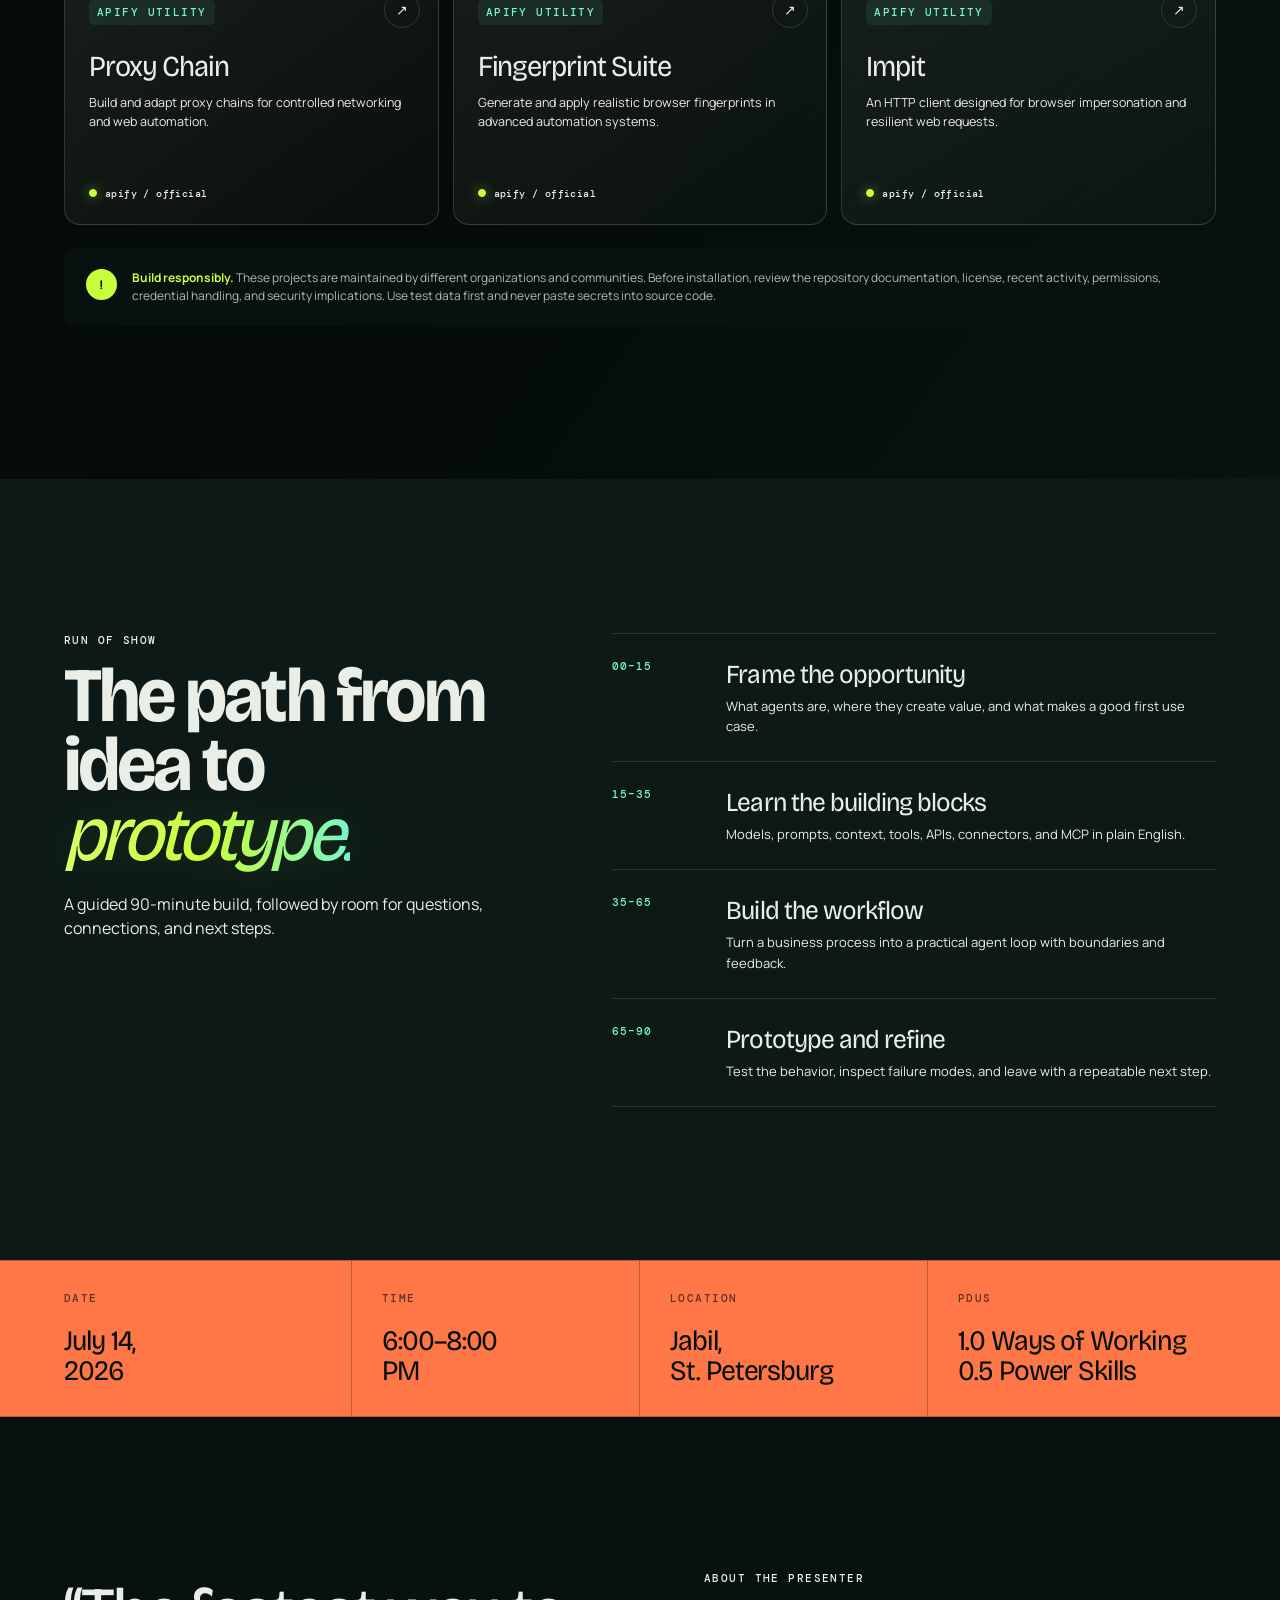
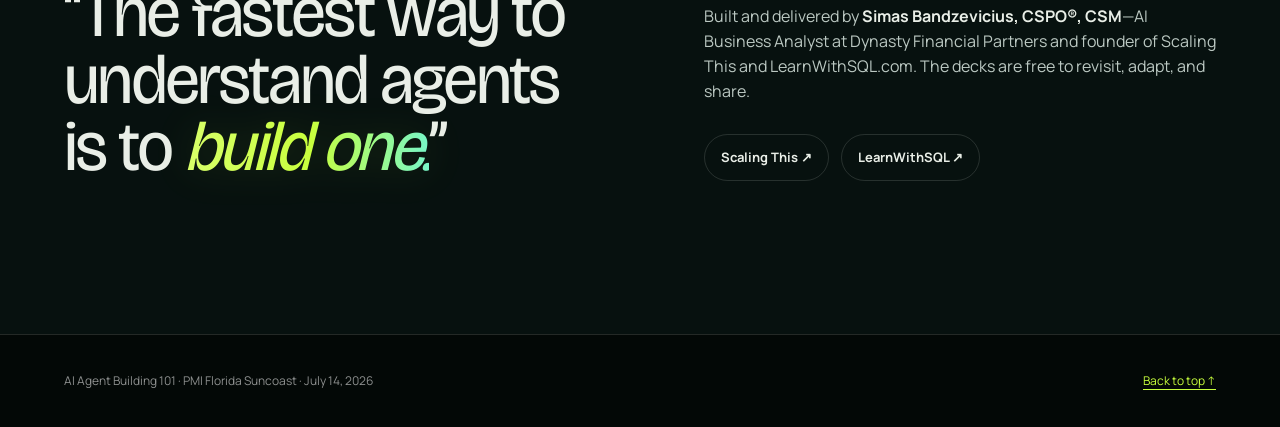
==== commit 6308a983: "Add workshop exercises menu and pages" ====
--- a/index.html
+++ b/index.html
@@ -115,6 +115,17 @@
     .nav { display: flex; align-items: center; gap: 28px; }
     .nav a { color: rgba(255,255,255,.68); text-decoration: none; font-size: 13px; font-weight: 600; transition: color .2s; }
     .nav a:hover { color: var(--white); }
+    .nav-dropdown { position: relative; }
+    .nav-dropdown summary { display: flex; align-items: center; gap: 7px; color: rgba(255,255,255,.68); font-size: 13px; font-weight: 600; cursor: pointer; list-style: none; transition: color .2s; }
+    .nav-dropdown summary::-webkit-details-marker { display: none; }
+    .nav-dropdown summary::after { content: "+"; color: var(--acid); font: 500 14px "DM Mono", monospace; transition: transform .2s; }
+    .nav-dropdown[open] summary { color: var(--white); }
+    .nav-dropdown[open] summary::after { transform: rotate(45deg); }
+    .nav-menu { position: absolute; top: calc(100% + 18px); right: 0; width: 250px; padding: 8px; background: rgba(5,10,9,.98); border: 1px solid var(--line-light); border-radius: 12px; box-shadow: 0 25px 70px rgba(0,0,0,.42); backdrop-filter: blur(18px); }
+    .nav-menu a { display: block; margin: 0; padding: 12px; border-radius: 8px; }
+    .nav-menu a:hover { color: var(--ink); background: var(--acid); }
+    .nav-menu small { display: block; margin-top: 3px; color: var(--muted); font-size: 10px; font-weight: 500; }
+    .nav-menu a:hover small { color: rgba(7,17,15,.68); }
     .live-link {
       display: inline-flex;
       min-height: 42px;
@@ -536,6 +547,7 @@
 
     @media (max-width: 900px) {
       .nav > a:not(.live-link) { display: none; }
+      .nav-dropdown { display: none; }
       .hero-inner { grid-template-columns: 1fr; gap: 30px; }
       .hero-copy { max-width: 620px; padding-top: 0; }
       .hero-meta { grid-template-columns: 1fr 1fr; }
@@ -598,6 +610,13 @@
       </a>
       <nav class="nav" aria-label="Primary navigation">
         <a href="#event">Workshop</a>
+        <details class="nav-dropdown">
+          <summary>Workshop Exercises</summary>
+          <div class="nav-menu">
+            <a href="/workshop-exercises/">Exercise workspace<small>Instructions, materials, and deliverables</small></a>
+            <a href="/workshop-exercises/demo-1/">Demo #1 contents<small>Presentation exercise content</small></a>
+          </div>
+        </details>
         <a href="/resources/">PM &amp; BA Resources</a>
         <a href="#toolkit">AI Toolkit</a>
         <a class="live-link" href="https://aiagentspresentation.vercel.app/presenter#1" target="_blank" rel="noopener noreferrer">
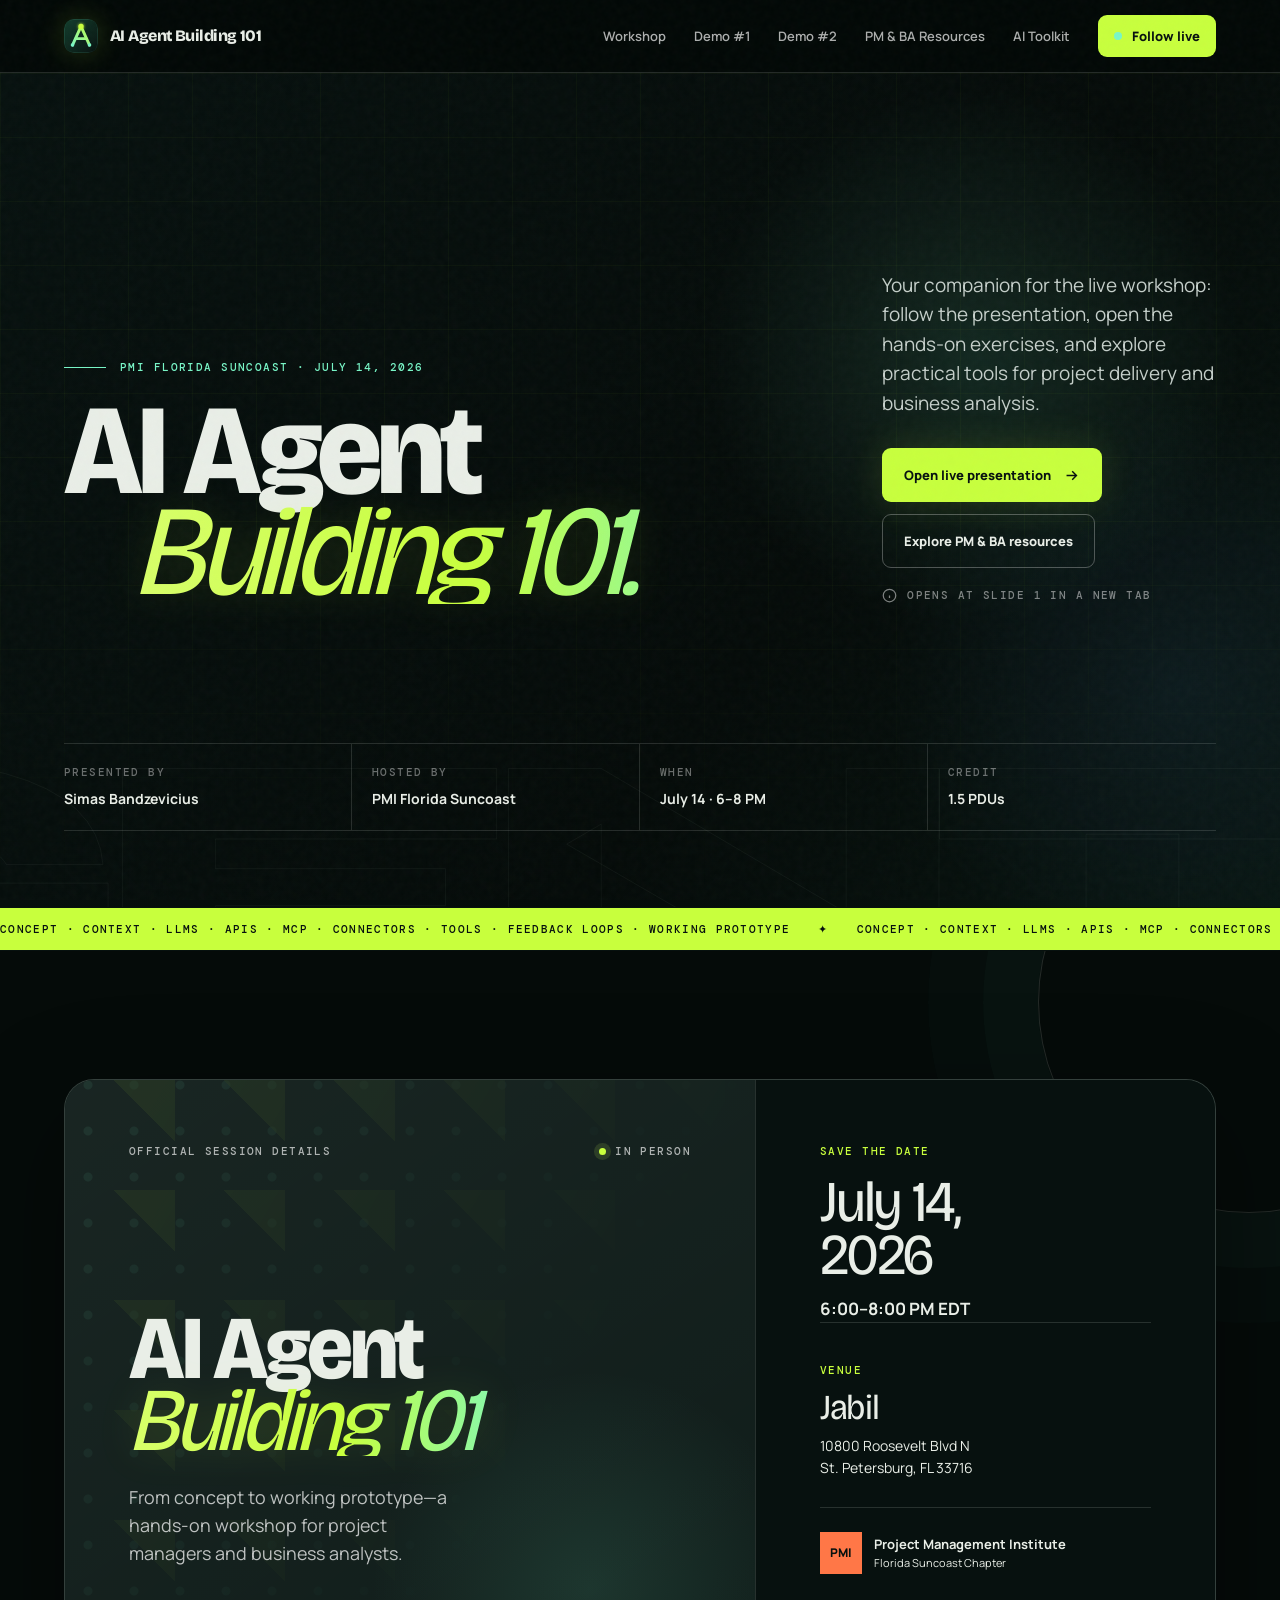
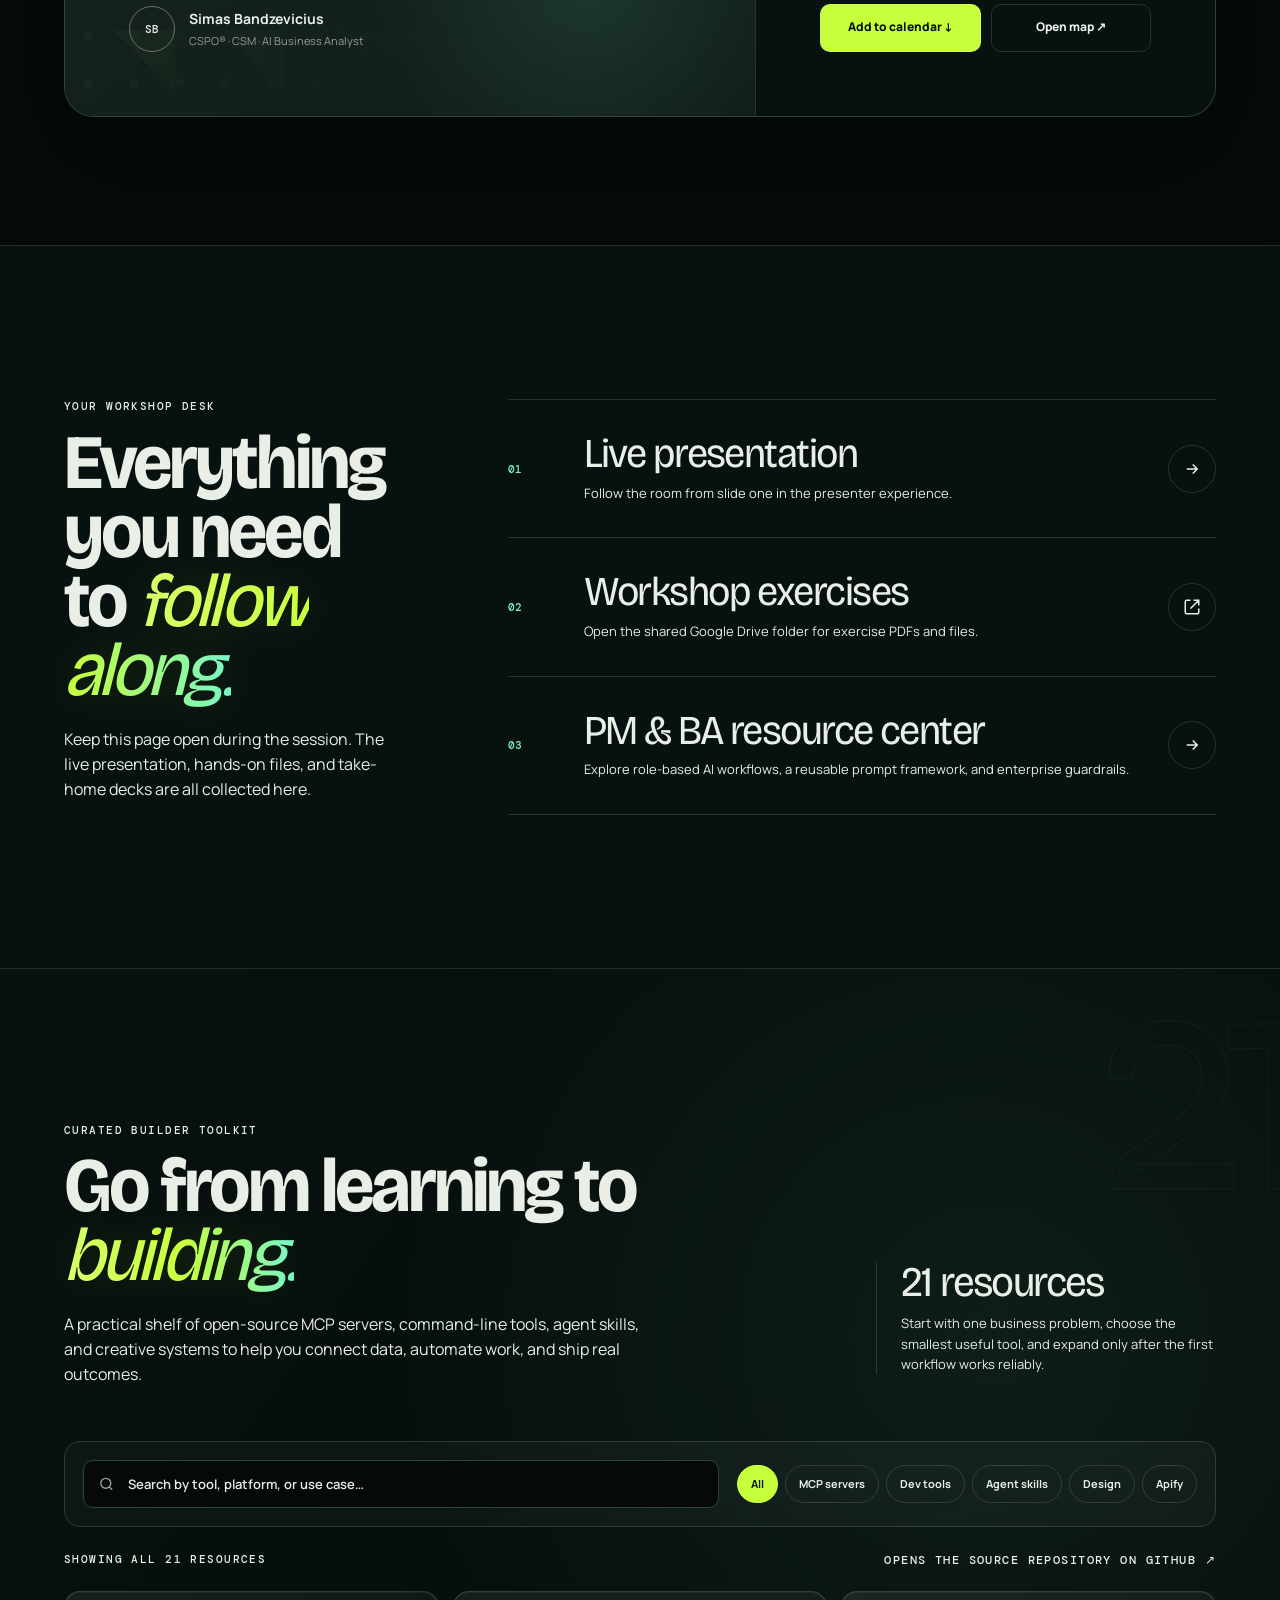
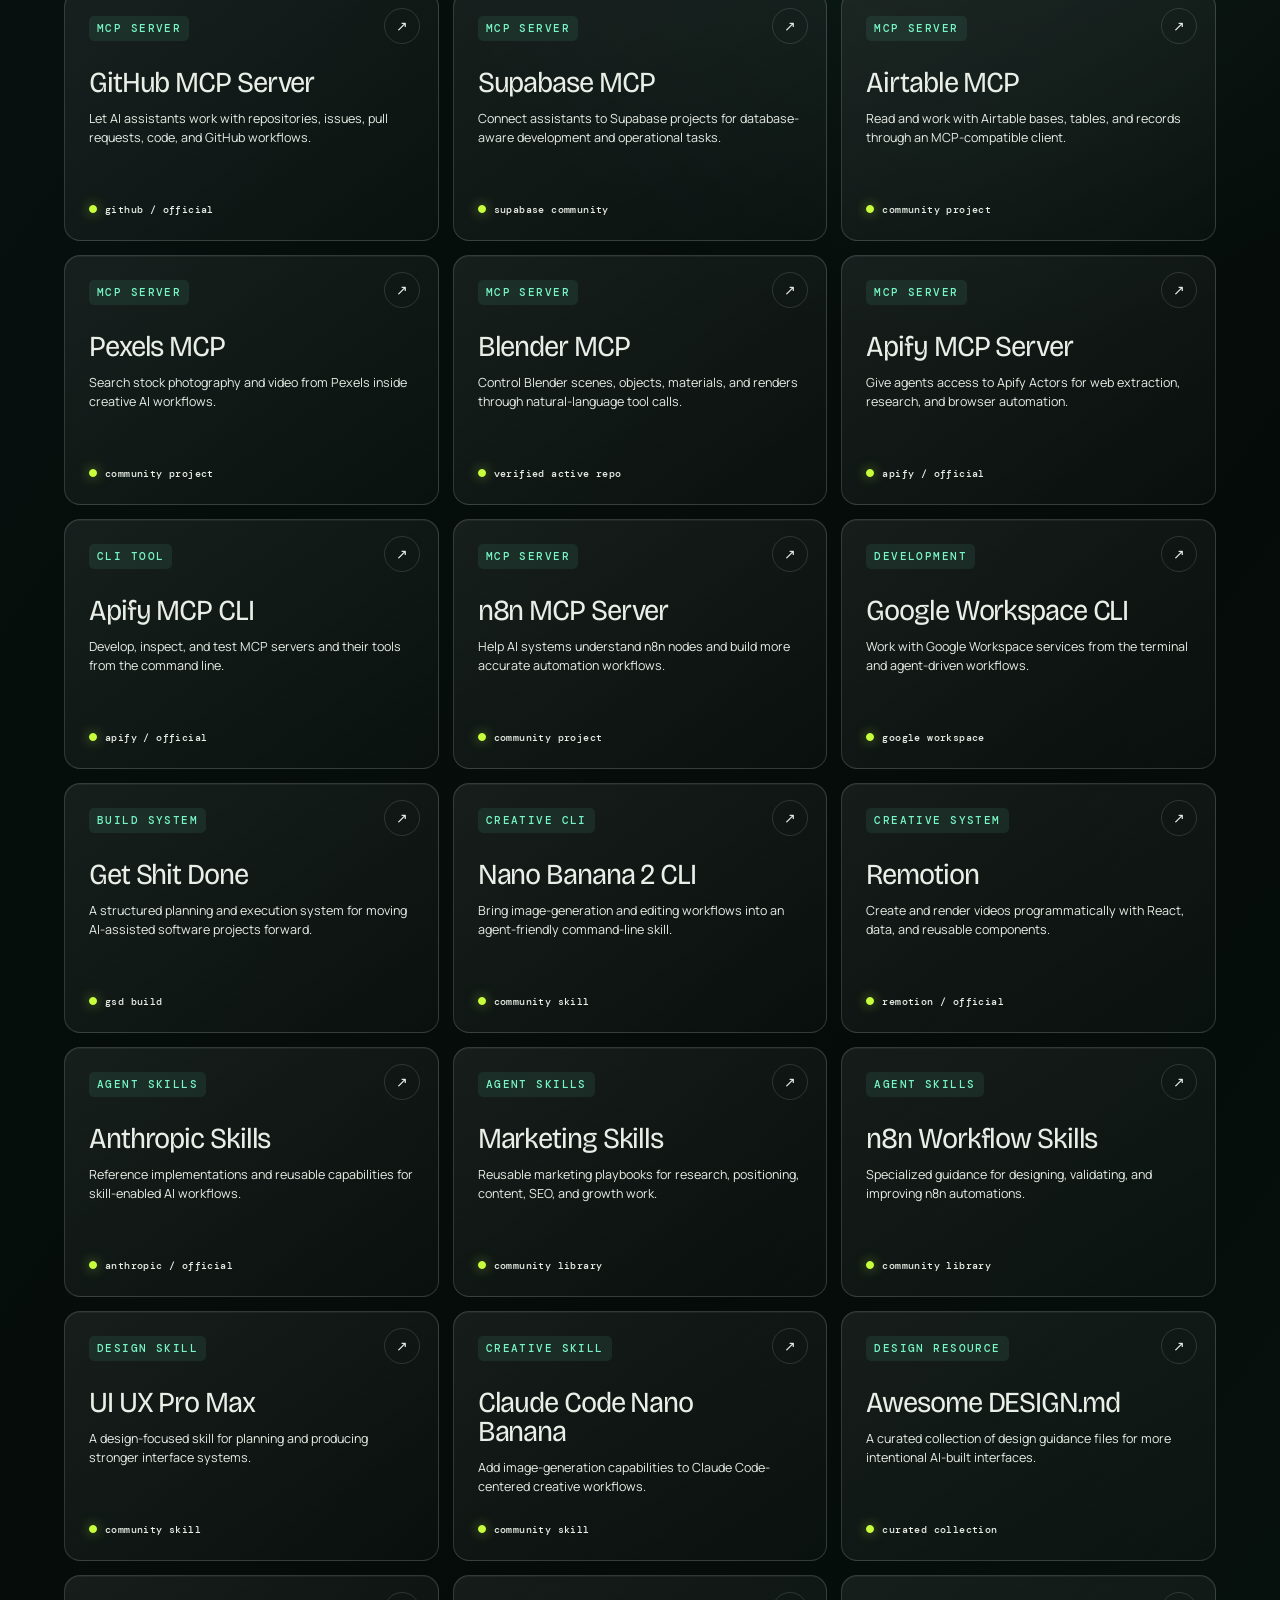
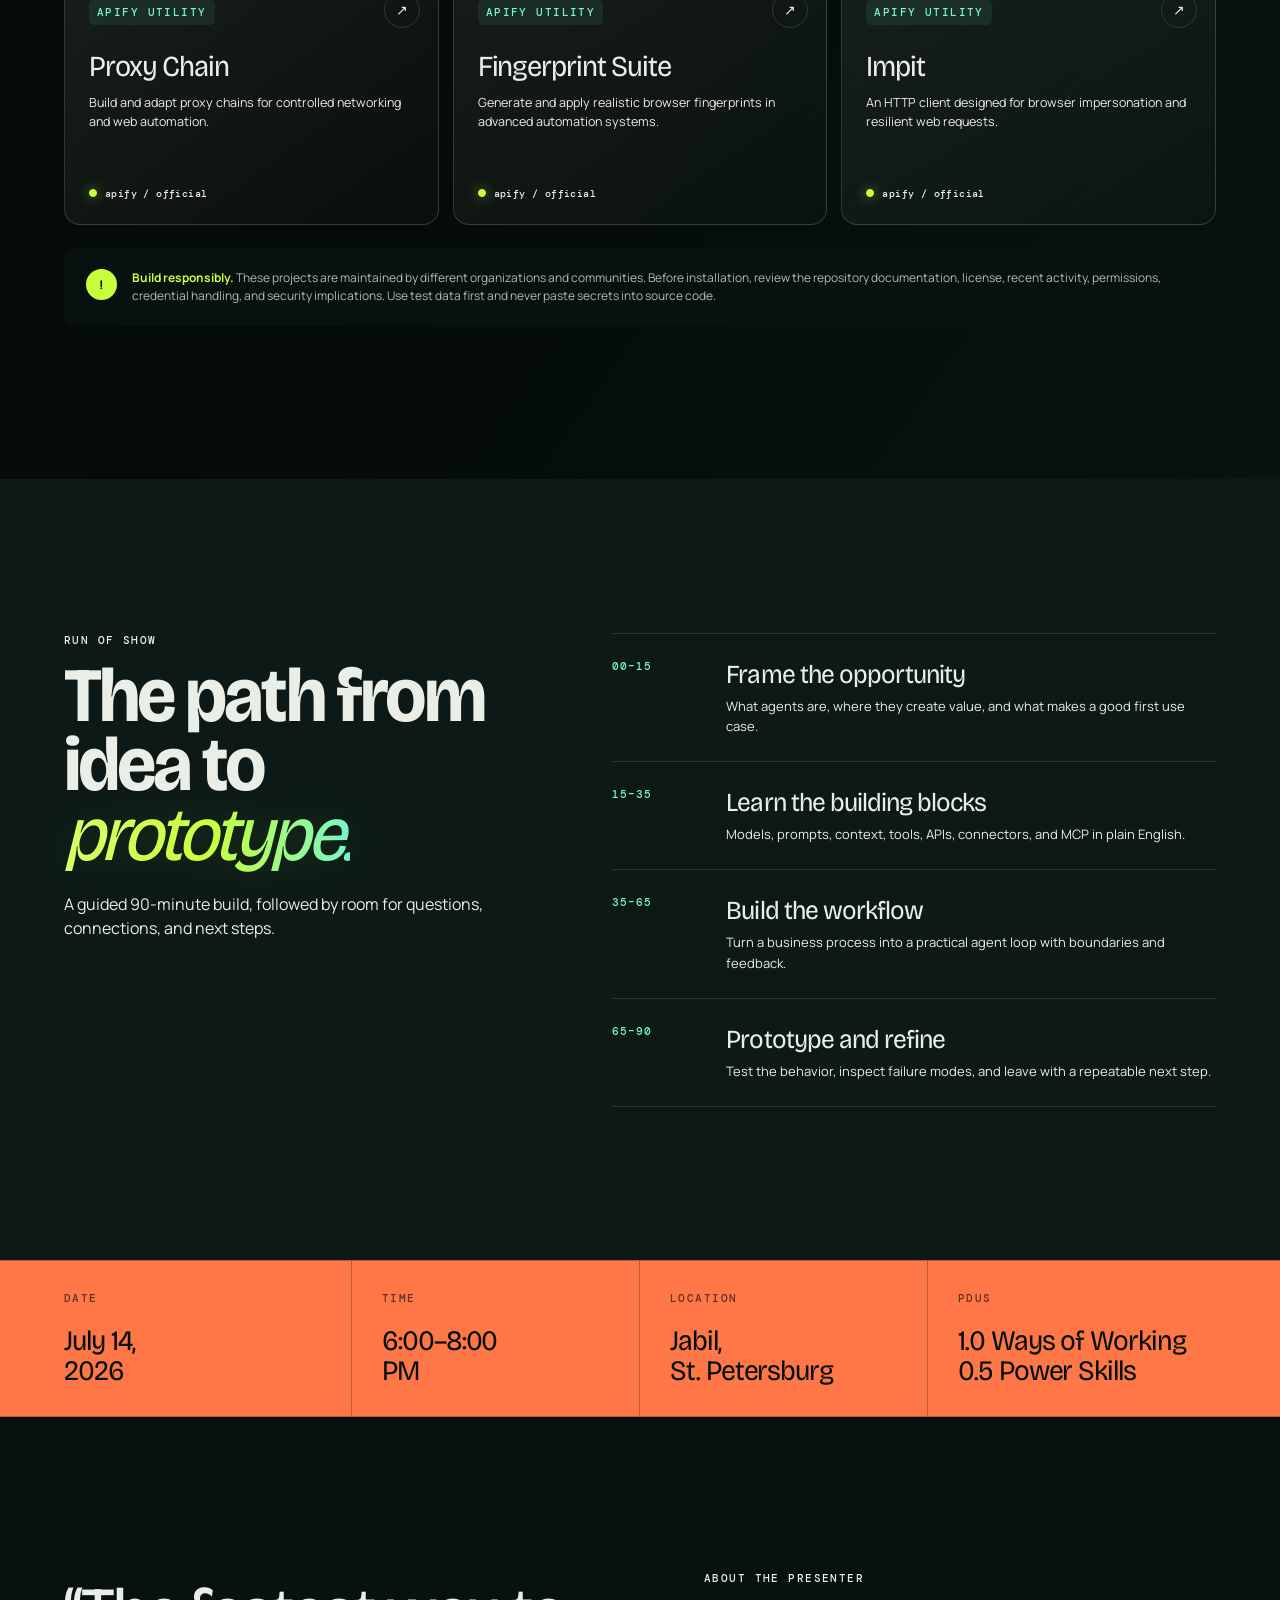
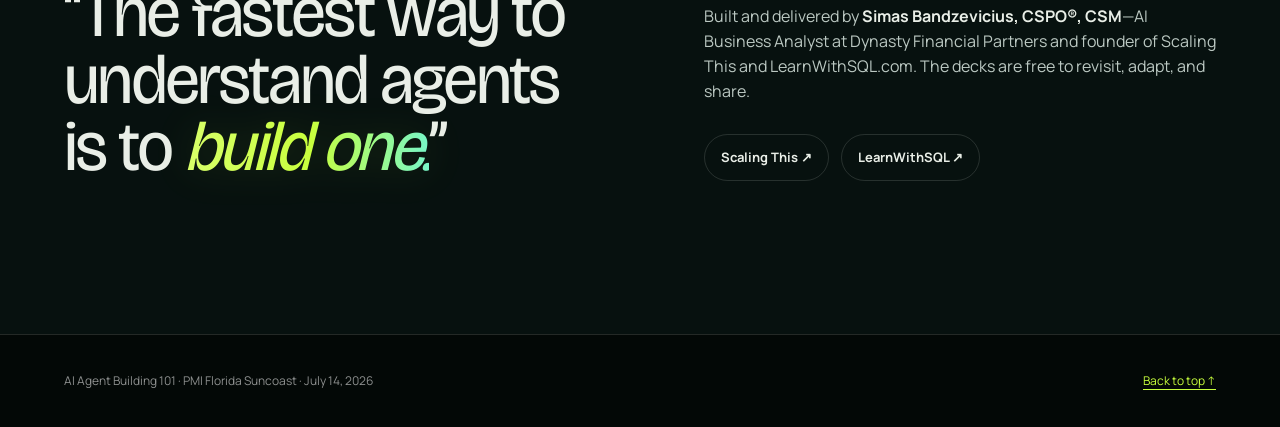
==== commit 79fe0754: "Add meeting intelligence Demo 2" ====
--- a/index.html
+++ b/index.html
@@ -10,6 +10,11 @@
   <meta property="og:type" content="website">
   <meta property="og:url" content="https://aiagentindex.vercel.app/">
   <link rel="canonical" href="https://aiagentindex.vercel.app/">
+  <link rel="icon" href="assets/logo.svg" type="image/svg+xml">
+  <link rel="icon" href="assets/favicon-32.png" sizes="32x32" type="image/png">
+  <link rel="icon" href="assets/favicon-16.png" sizes="16x16" type="image/png">
+  <link rel="apple-touch-icon" href="assets/apple-touch-icon.png">
+  <meta property="og:image" content="https://aiagentindex.vercel.app/assets/logo-512.png">
   <title>AI Agent Building 101 — Workshop Field Guide</title>
   <script>document.documentElement.classList.add('js');</script>
   <link rel="preconnect" href="https://fonts.googleapis.com">
@@ -107,25 +112,14 @@
       place-items: center;
       width: 34px;
       height: 34px;
-      color: var(--ink);
-      background: var(--acid);
-      border-radius: 50%;
-      font: 500 11px "DM Mono", monospace;
-    }
+      overflow: hidden;
+      border-radius: 10px;
+      flex: none;
+    }
+    .brand-mark img { width: 100%; height: 100%; display: block; }
     .nav { display: flex; align-items: center; gap: 28px; }
     .nav a { color: rgba(255,255,255,.68); text-decoration: none; font-size: 13px; font-weight: 600; transition: color .2s; }
     .nav a:hover { color: var(--white); }
-    .nav-dropdown { position: relative; }
-    .nav-dropdown summary { display: flex; align-items: center; gap: 7px; color: rgba(255,255,255,.68); font-size: 13px; font-weight: 600; cursor: pointer; list-style: none; transition: color .2s; }
-    .nav-dropdown summary::-webkit-details-marker { display: none; }
-    .nav-dropdown summary::after { content: "+"; color: var(--acid); font: 500 14px "DM Mono", monospace; transition: transform .2s; }
-    .nav-dropdown[open] summary { color: var(--white); }
-    .nav-dropdown[open] summary::after { transform: rotate(45deg); }
-    .nav-menu { position: absolute; top: calc(100% + 18px); right: 0; width: 250px; padding: 8px; background: rgba(5,10,9,.98); border: 1px solid var(--line-light); border-radius: 12px; box-shadow: 0 25px 70px rgba(0,0,0,.42); backdrop-filter: blur(18px); }
-    .nav-menu a { display: block; margin: 0; padding: 12px; border-radius: 8px; }
-    .nav-menu a:hover { color: var(--ink); background: var(--acid); }
-    .nav-menu small { display: block; margin-top: 3px; color: var(--muted); font-size: 10px; font-weight: 500; }
-    .nav-menu a:hover small { color: rgba(7,17,15,.68); }
     .live-link {
       display: inline-flex;
       min-height: 42px;
@@ -547,7 +541,6 @@
 
     @media (max-width: 900px) {
       .nav > a:not(.live-link) { display: none; }
-      .nav-dropdown { display: none; }
       .hero-inner { grid-template-columns: 1fr; gap: 30px; }
       .hero-copy { max-width: 620px; padding-top: 0; }
       .hero-meta { grid-template-columns: 1fr 1fr; }
@@ -605,18 +598,13 @@
   <header class="topbar">
     <div class="shell topbar-inner">
       <a class="brand" href="#top" aria-label="AI Agent Building 101 home">
-        <span class="brand-mark">01</span>
+        <span class="brand-mark"><img src="assets/logo.svg" width="34" height="34" alt="" loading="eager"></span>
         <span class="brand-text">AI Agent Building 101</span>
       </a>
       <nav class="nav" aria-label="Primary navigation">
         <a href="#event">Workshop</a>
-        <details class="nav-dropdown">
-          <summary>Workshop Exercises</summary>
-          <div class="nav-menu">
-            <a href="/workshop-exercises/">Exercise workspace<small>Instructions, materials, and deliverables</small></a>
-            <a href="/workshop-exercises/demo-1/">Demo #1 contents<small>Presentation exercise content</small></a>
-          </div>
-        </details>
+        <a href="/demo-1/">Demo #1</a>
+        <a href="/demo-2/">Demo #2</a>
         <a href="/resources/">PM &amp; BA Resources</a>
         <a href="#toolkit">AI Toolkit</a>
         <a class="live-link" href="https://aiagentspresentation.vercel.app/presenter#1" target="_blank" rel="noopener noreferrer">
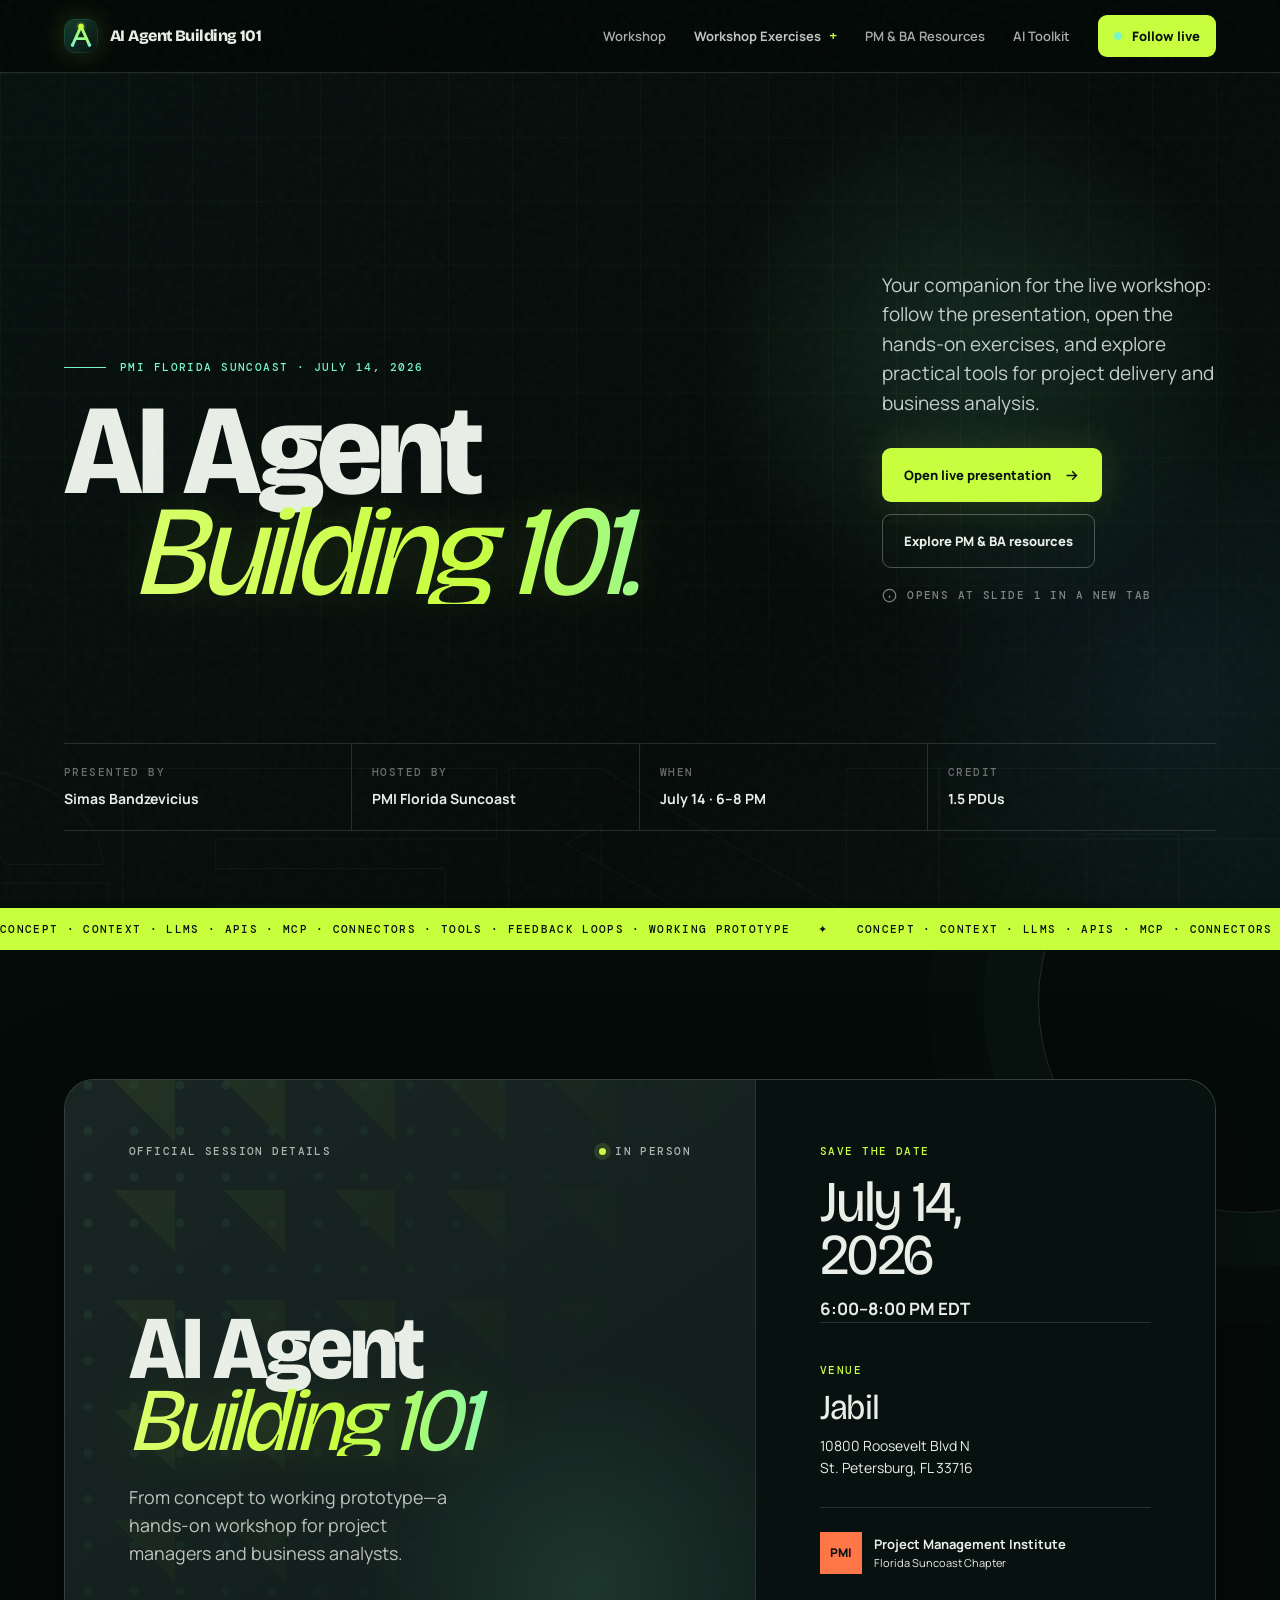
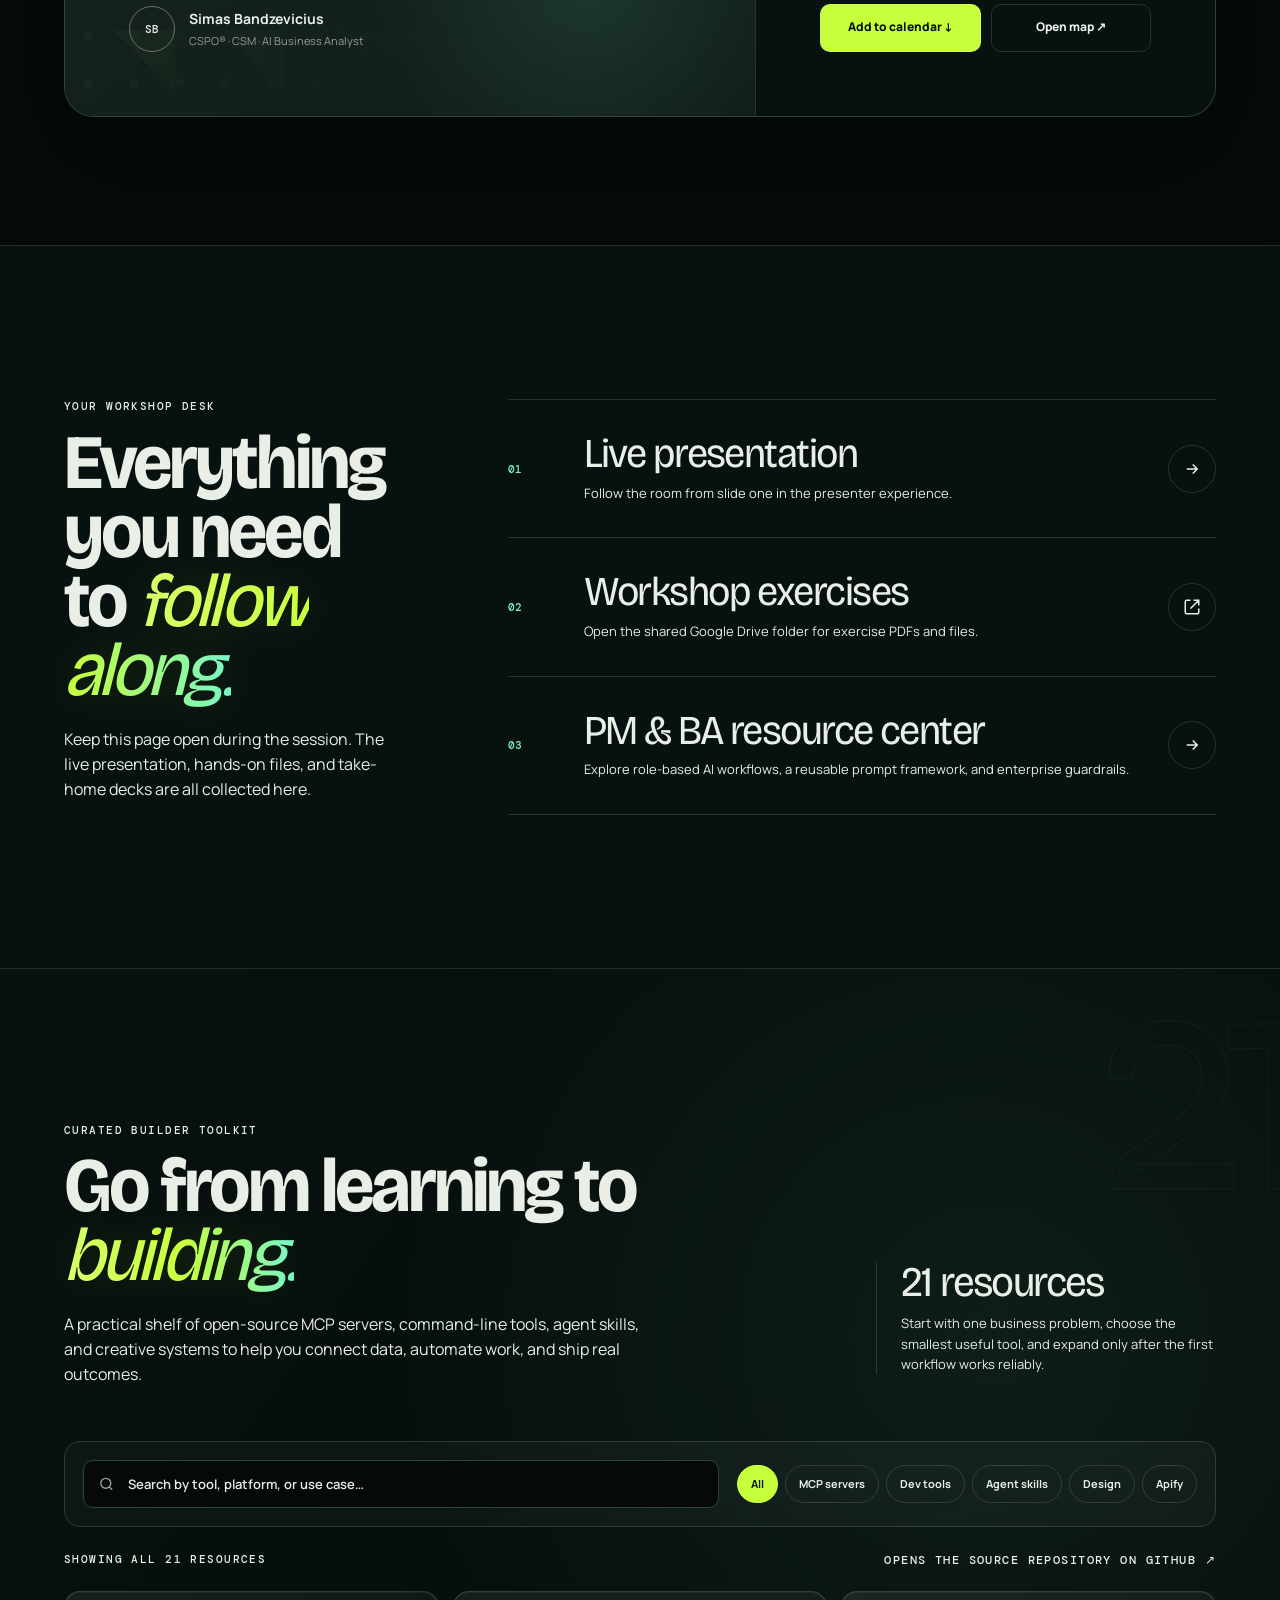
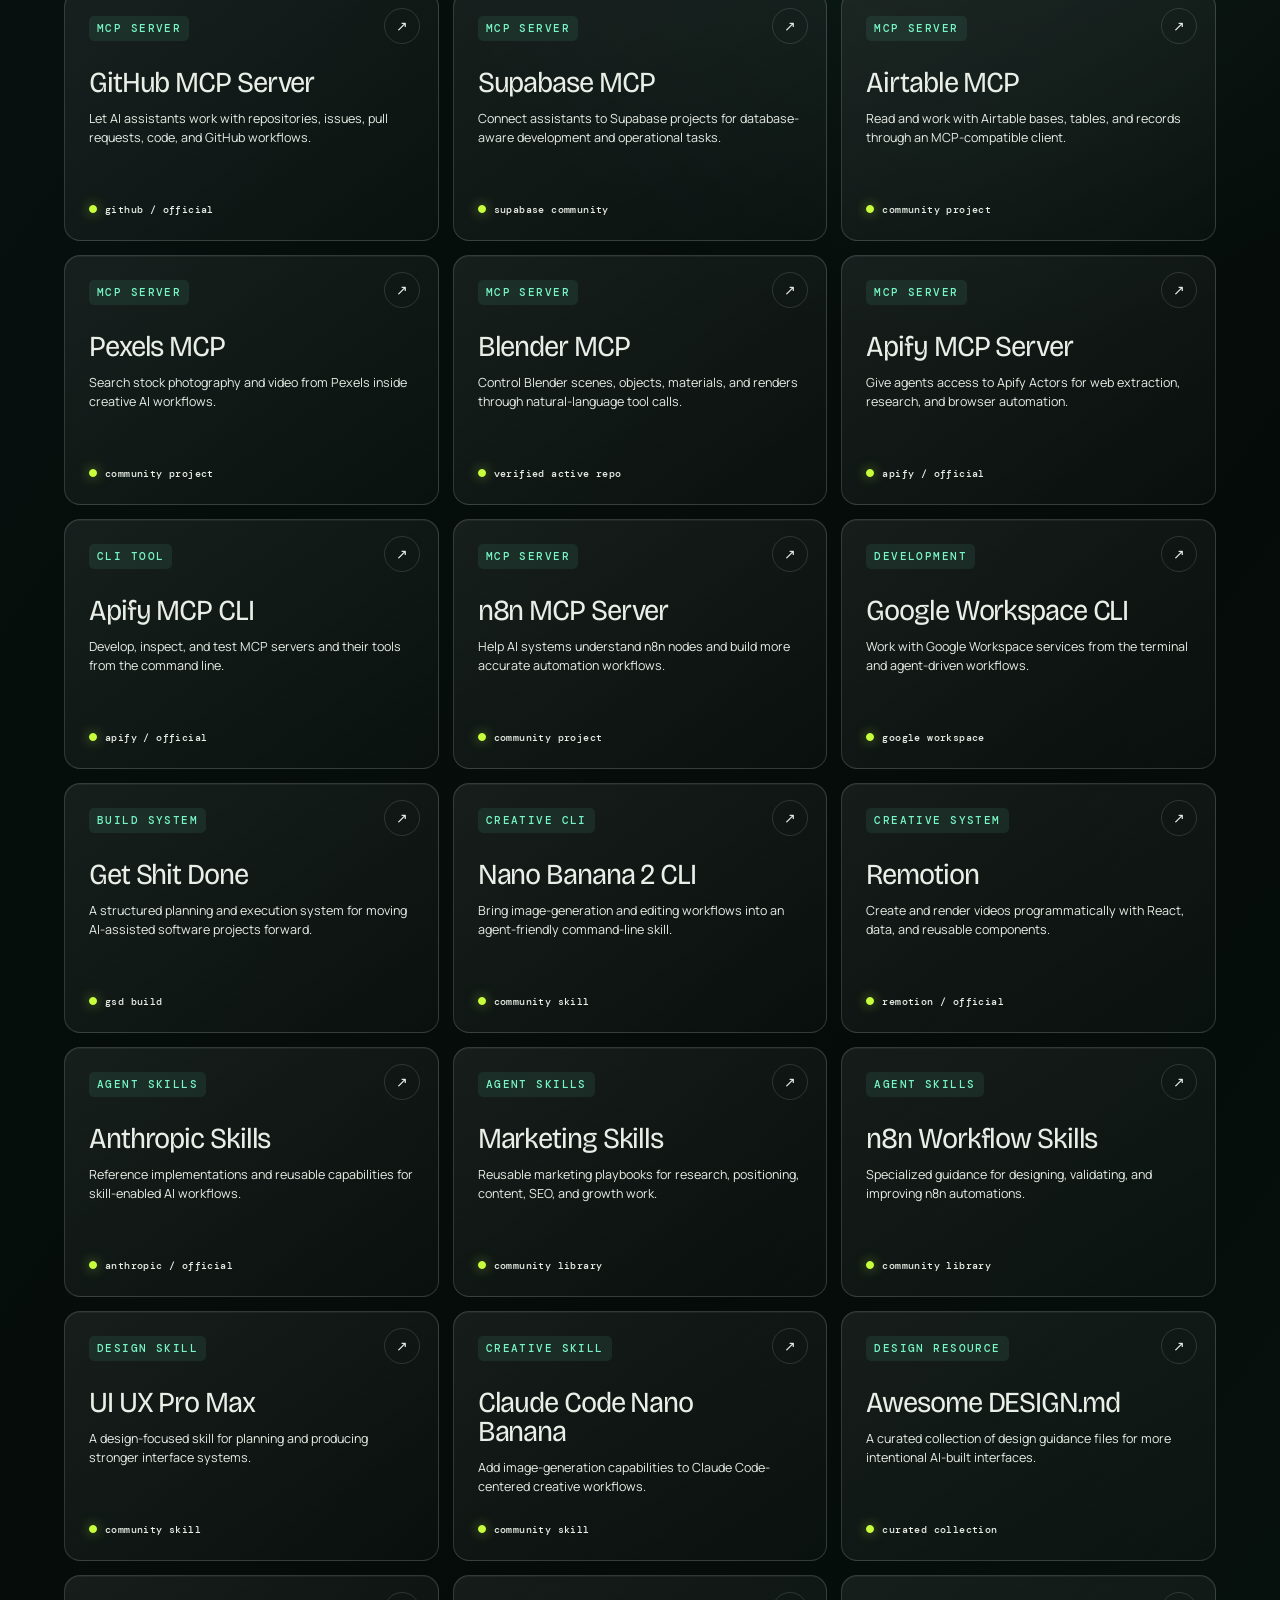
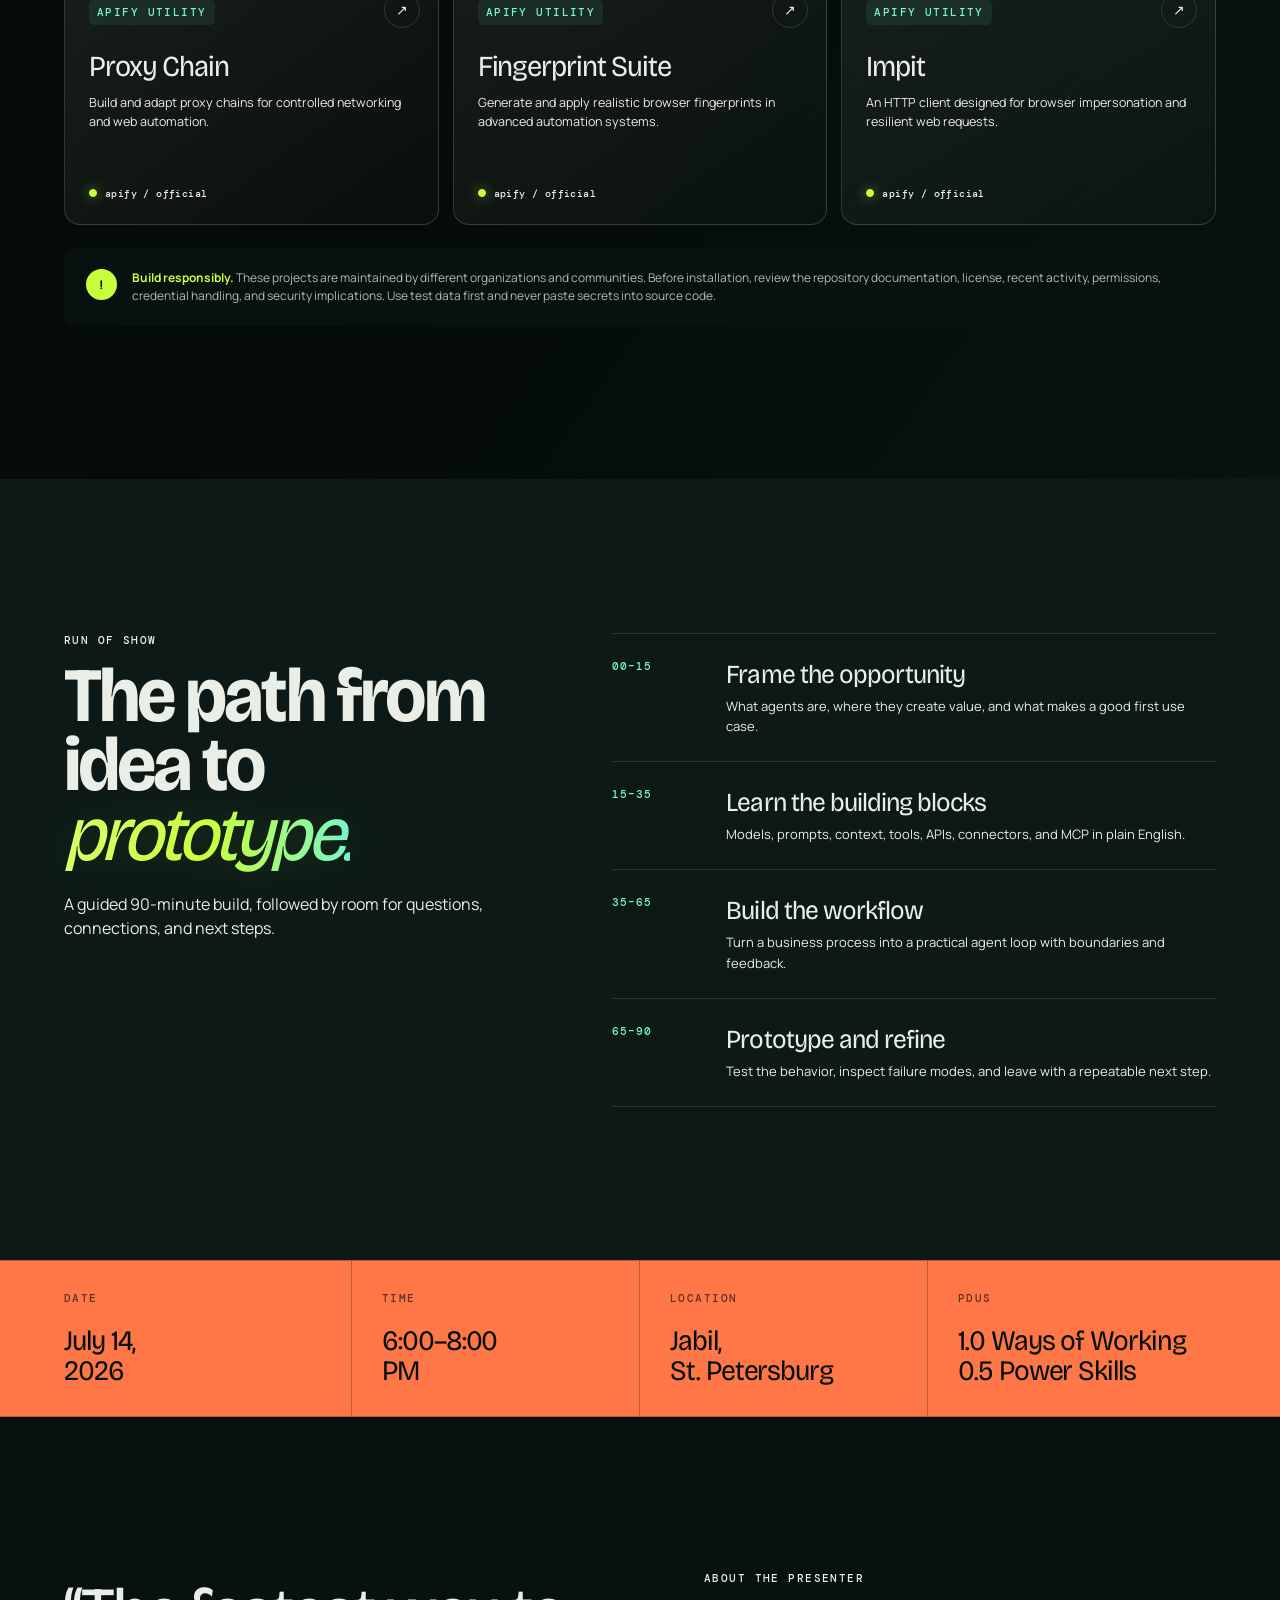
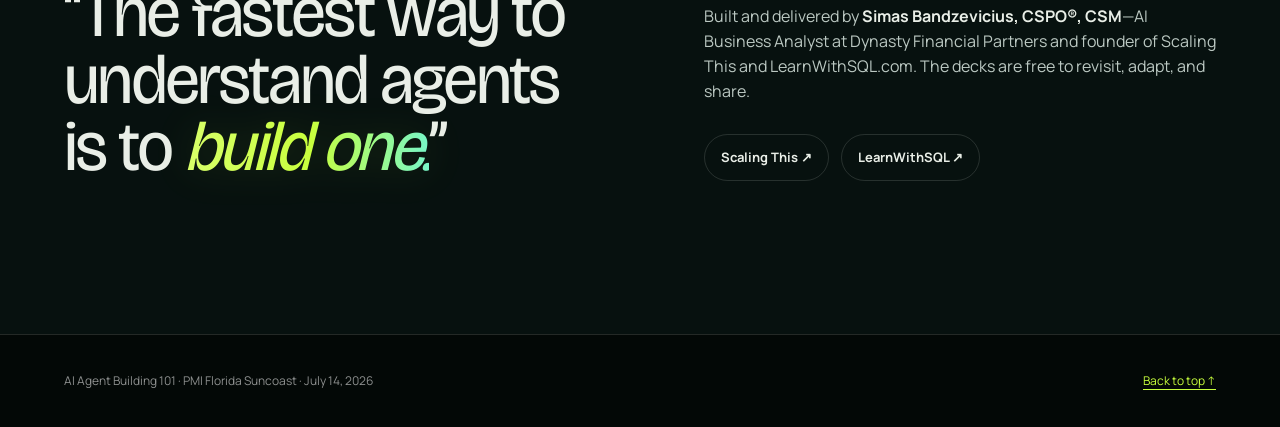
==== commit 2cc03f37: "Simplify workshop exercises menu" ====
--- a/index.html
+++ b/index.html
@@ -120,6 +120,68 @@
     .nav { display: flex; align-items: center; gap: 28px; }
     .nav a { color: rgba(255,255,255,.68); text-decoration: none; font-size: 13px; font-weight: 600; transition: color .2s; }
     .nav a:hover { color: var(--white); }
+    .nav-dropdown { position: relative; }
+    .nav-dropdown summary {
+      display: flex;
+      min-height: 42px;
+      align-items: center;
+      gap: 8px;
+      color: rgba(255,255,255,.76);
+      font-size: 13px;
+      font-weight: 700;
+      cursor: pointer;
+      list-style: none;
+      transition: color .2s;
+    }
+    .nav-dropdown summary::-webkit-details-marker { display: none; }
+    .nav-dropdown summary::after {
+      content: "+";
+      color: var(--acid);
+      font: 500 14px "DM Mono", monospace;
+      transition: transform .2s ease;
+    }
+    .nav-dropdown[open] summary { color: var(--white); }
+    .nav-dropdown[open] summary::after { transform: rotate(45deg); }
+    .nav-menu {
+      position: absolute;
+      top: calc(100% + 10px);
+      left: 50%;
+      width: 330px;
+      padding: 8px;
+      border: 1px solid rgba(255,255,255,.16);
+      border-radius: 16px;
+      background: rgba(5,10,9,.98);
+      box-shadow: 0 28px 80px rgba(0,0,0,.5);
+      backdrop-filter: blur(20px);
+      transform: translateX(-50%);
+    }
+    .nav-menu a {
+      display: grid;
+      grid-template-columns: 40px 1fr 16px;
+      gap: 12px;
+      align-items: center;
+      padding: 14px;
+      border-radius: 11px;
+      color: var(--white);
+    }
+    .nav-menu a + a { border-top: 1px solid rgba(255,255,255,.09); }
+    .nav-menu a:hover { color: var(--ink); background: var(--acid); }
+    .nav-menu-number {
+      display: grid;
+      width: 40px;
+      height: 40px;
+      place-items: center;
+      color: var(--ink);
+      border-radius: 10px;
+      background: var(--acid);
+      font: 500 11px "DM Mono", monospace;
+    }
+    .nav-menu a:hover .nav-menu-number { background: rgba(7,17,15,.12); }
+    .nav-menu strong { display: block; font-size: 13px; line-height: 1.3; }
+    .nav-menu small { display: block; margin-top: 4px; color: var(--muted); font-size: 10px; font-weight: 500; line-height: 1.45; }
+    .nav-menu a:hover small { color: rgba(7,17,15,.68); }
+    .nav-menu-arrow { color: var(--acid); font-size: 16px; }
+    .nav-menu a:hover .nav-menu-arrow { color: var(--ink); transform: translateX(2px); }
     .live-link {
       display: inline-flex;
       min-height: 42px;
@@ -541,6 +603,8 @@
 
     @media (max-width: 900px) {
       .nav > a:not(.live-link) { display: none; }
+      .nav { gap: 16px; }
+      .nav-menu { left: auto; right: 0; transform: none; }
       .hero-inner { grid-template-columns: 1fr; gap: 30px; }
       .hero-copy { max-width: 620px; padding-top: 0; }
       .hero-meta { grid-template-columns: 1fr 1fr; }
@@ -560,7 +624,10 @@
     }
     @media (max-width: 680px) {
       :root { --gutter: 20px; }
-      .brand-text { font-size: 13px; }
+      .brand-text { display: none; }
+      .nav { gap: 12px; }
+      .nav-dropdown summary { font-size: 12px; }
+      .nav-menu { position: fixed; top: 68px; left: var(--gutter); right: var(--gutter); width: auto; }
       .live-link { padding-inline: 13px; font-size: 12px !important; }
       h1 { font-size: clamp(64px, 23vw, 102px); }
       .hero { min-height: auto; }
@@ -603,8 +670,21 @@
       </a>
       <nav class="nav" aria-label="Primary navigation">
         <a href="#event">Workshop</a>
-        <a href="/demo-1/">Demo #1</a>
-        <a href="/demo-2/">Demo #2</a>
+        <details class="nav-dropdown">
+          <summary>Workshop Exercises</summary>
+          <div class="nav-menu">
+            <a href="/demo-1/">
+              <span class="nav-menu-number">01</span>
+              <span><strong>Demo #1 contents</strong><small>Project Analyzer Agent · PDFs, prompt, build steps, and debrief</small></span>
+              <span class="nav-menu-arrow" aria-hidden="true">→</span>
+            </a>
+            <a href="/demo-2/">
+              <span class="nav-menu-number">02</span>
+              <span><strong>Demo #2 contents</strong><small>Meeting Intelligence Agent · transcripts, prompt, outputs, and debrief</small></span>
+              <span class="nav-menu-arrow" aria-hidden="true">→</span>
+            </a>
+          </div>
+        </details>
         <a href="/resources/">PM &amp; BA Resources</a>
         <a href="#toolkit">AI Toolkit</a>
         <a class="live-link" href="https://aiagentspresentation.vercel.app/presenter#1" target="_blank" rel="noopener noreferrer">
@@ -870,6 +950,17 @@
       filterTools();
     }));
     search.addEventListener('input', filterTools);
+
+    const exerciseMenu = document.querySelector('.nav-dropdown');
+    document.addEventListener('click', (event) => {
+      if (exerciseMenu.open && !exerciseMenu.contains(event.target)) exerciseMenu.removeAttribute('open');
+    });
+    document.addEventListener('keydown', (event) => {
+      if (event.key === 'Escape' && exerciseMenu.open) {
+        exerciseMenu.removeAttribute('open');
+        exerciseMenu.querySelector('summary').focus();
+      }
+    });
   </script>
 </body>
 </html>
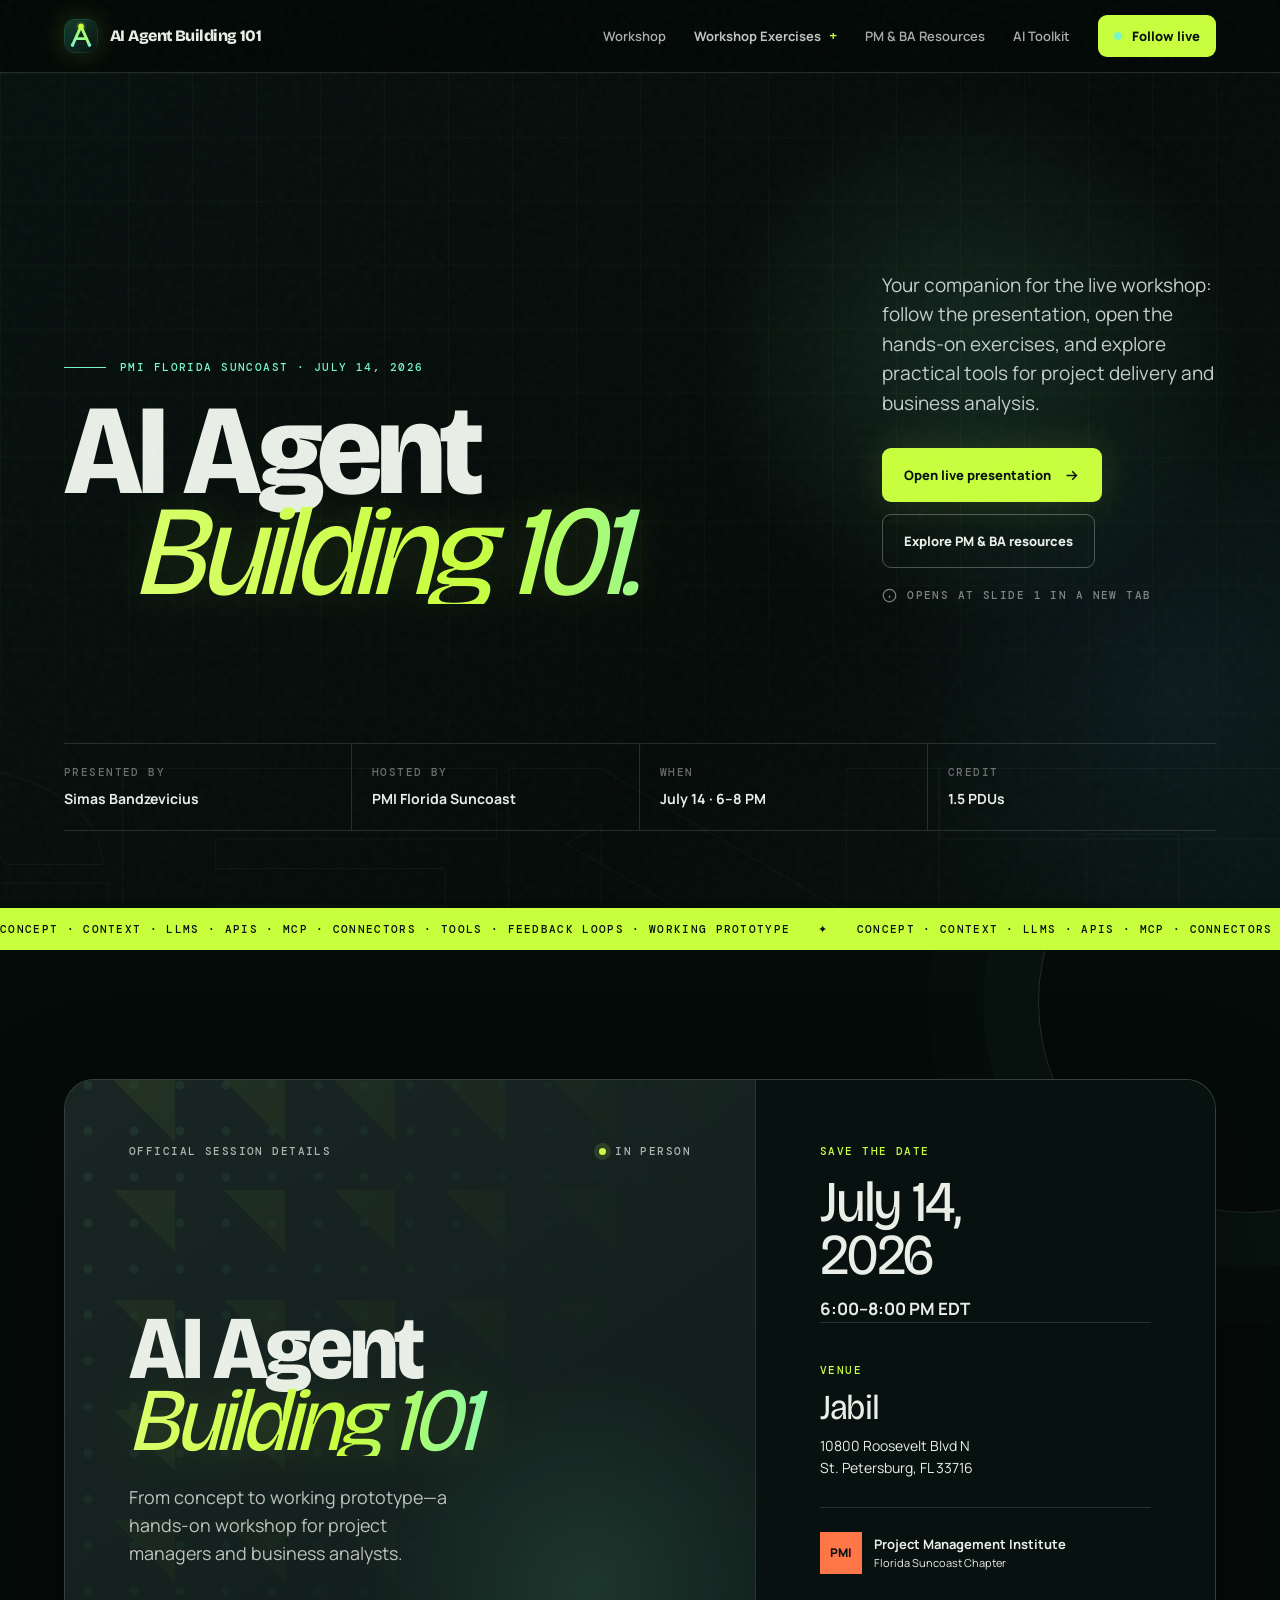
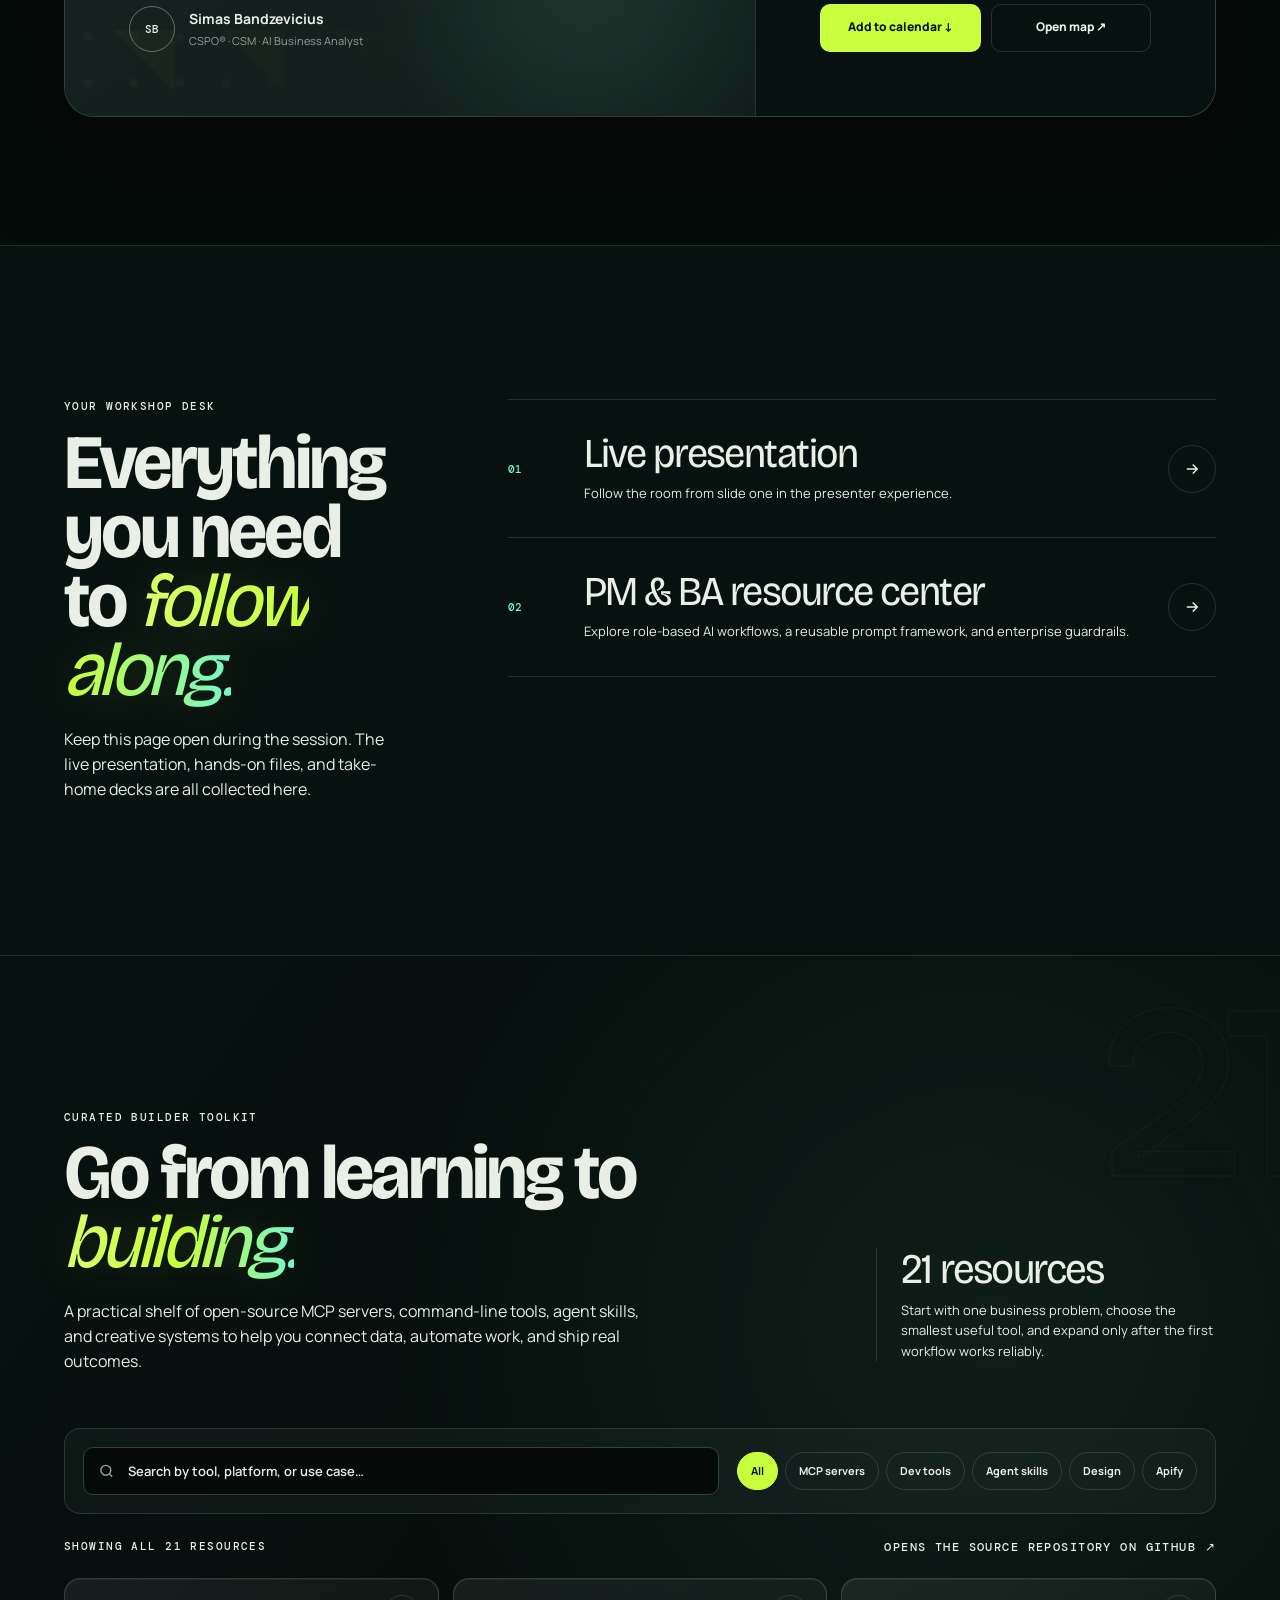
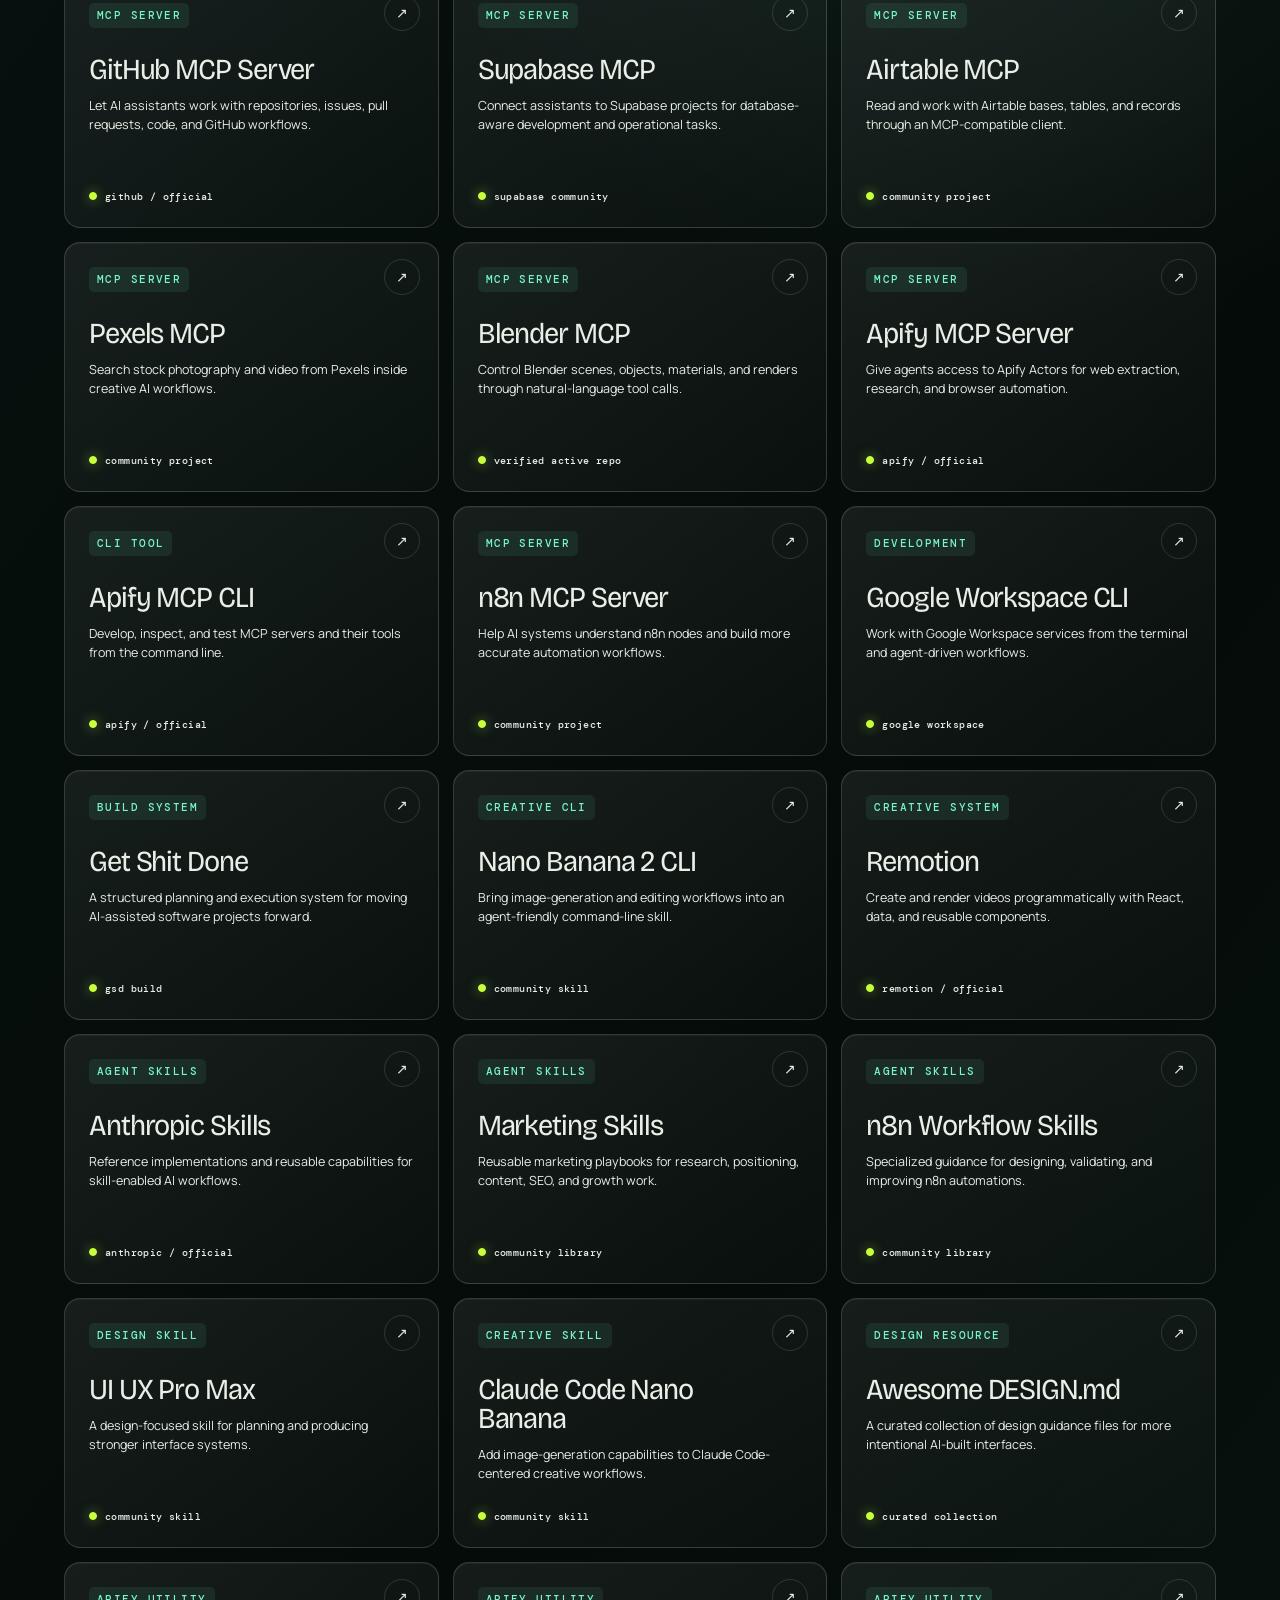
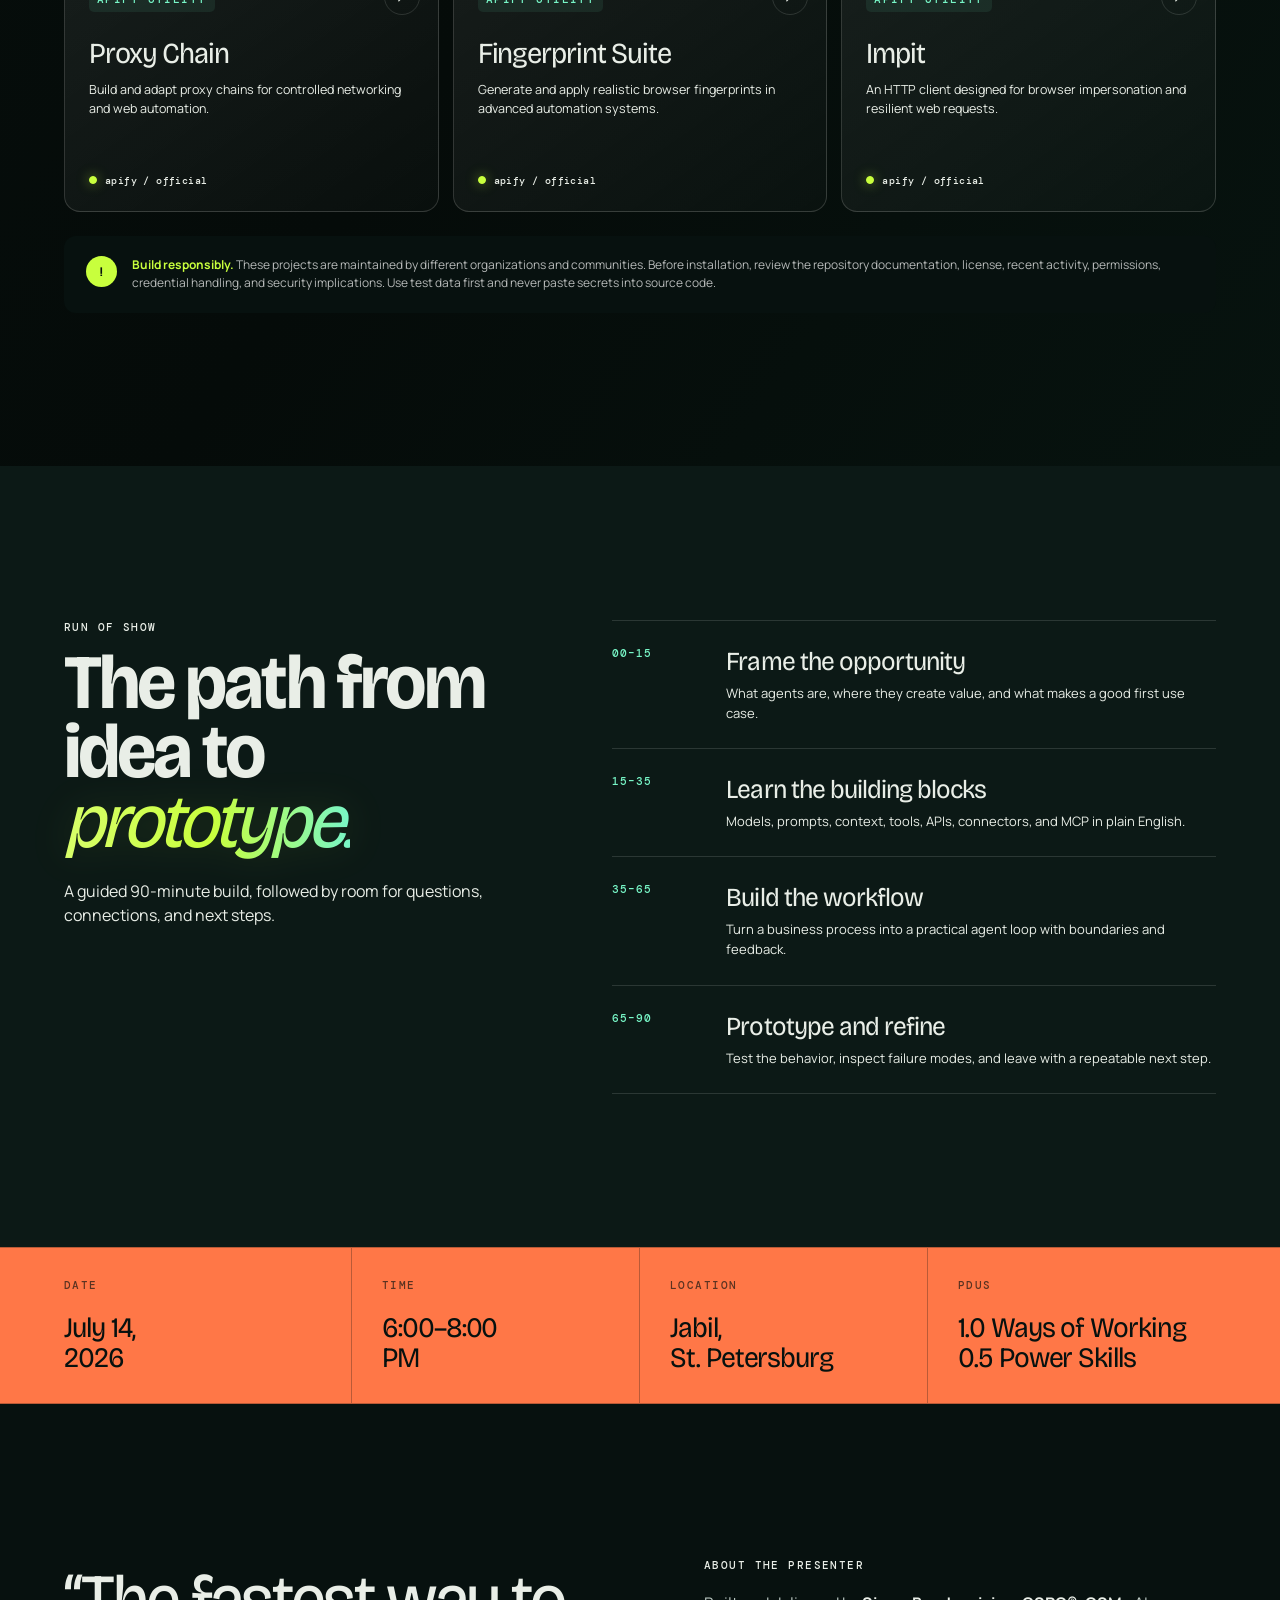
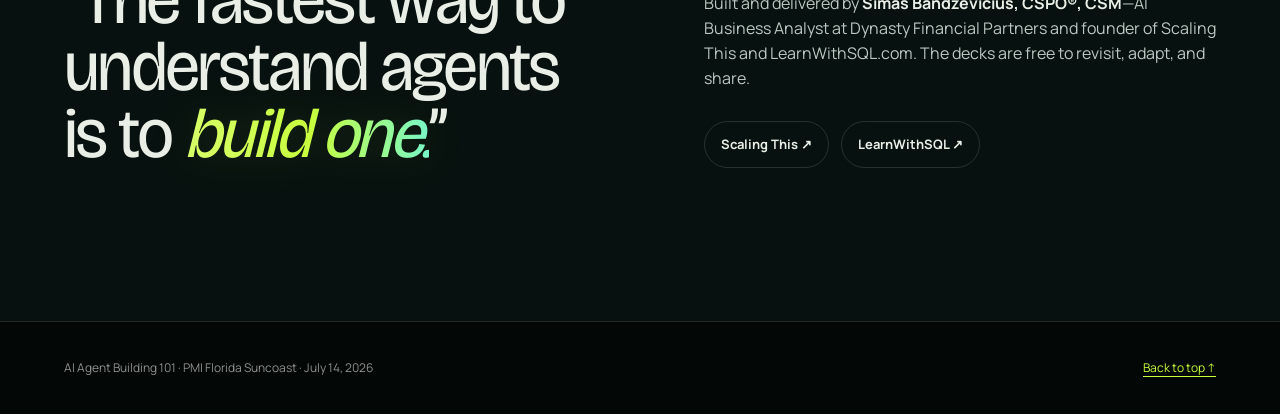
==== commit 7572c159: "Remove redundant workshop exercise cards" ====
--- a/index.html
+++ b/index.html
@@ -781,10 +781,6 @@
             <div><h3>Live presentation</h3><p>Follow the room from slide one in the presenter experience.</p></div>
             <span class="resource-icon" aria-hidden="true"><svg viewBox="0 0 24 24" fill="none" stroke="currentColor" stroke-width="2"><path d="M5 12h14M13 6l6 6-6 6"/></svg></span>
           </a>
-          <a class="resource-card" href="https://drive.google.com/drive/folders/1m_kXiXqz4AMeSwhoeEl1qaCERgEwvnkQ?usp=sharing" target="_blank" rel="noopener noreferrer">
-            <div><h3>Workshop exercises</h3><p>Open the shared Google Drive folder for exercise PDFs and files.</p></div>
-            <span class="resource-icon" aria-hidden="true"><svg viewBox="0 0 24 24" fill="none" stroke="currentColor" stroke-width="2"><path d="M14 3h7v7M10 14 21 3M21 14v5a2 2 0 0 1-2 2H5a2 2 0 0 1-2-2V5a2 2 0 0 1 2-2h5"/></svg></span>
-          </a>
           <a class="resource-card" href="/resources/">
             <div><h3>PM &amp; BA resource center</h3><p>Explore role-based AI workflows, a reusable prompt framework, and enterprise guardrails.</p></div>
             <span class="resource-icon" aria-hidden="true"><svg viewBox="0 0 24 24" fill="none" stroke="currentColor" stroke-width="2"><path d="M5 12h14M13 6l6 6-6 6"/></svg></span>
